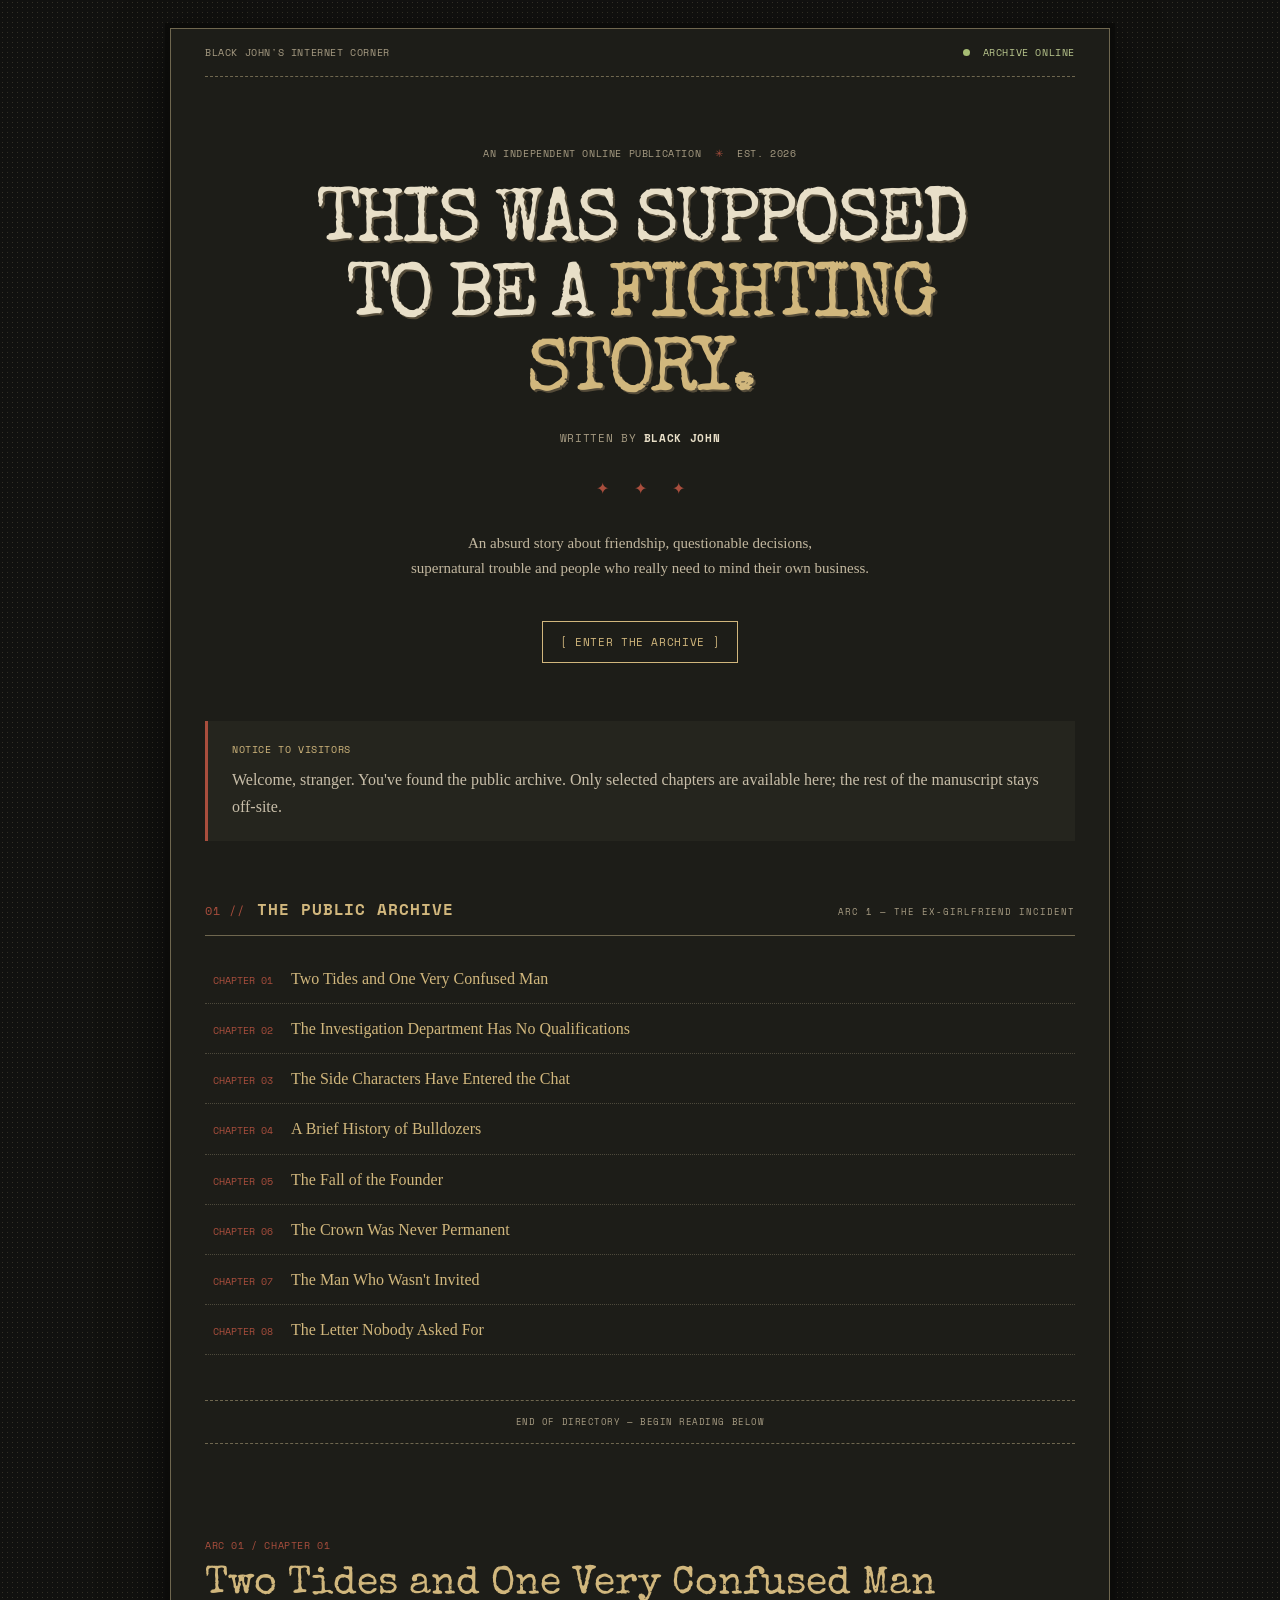
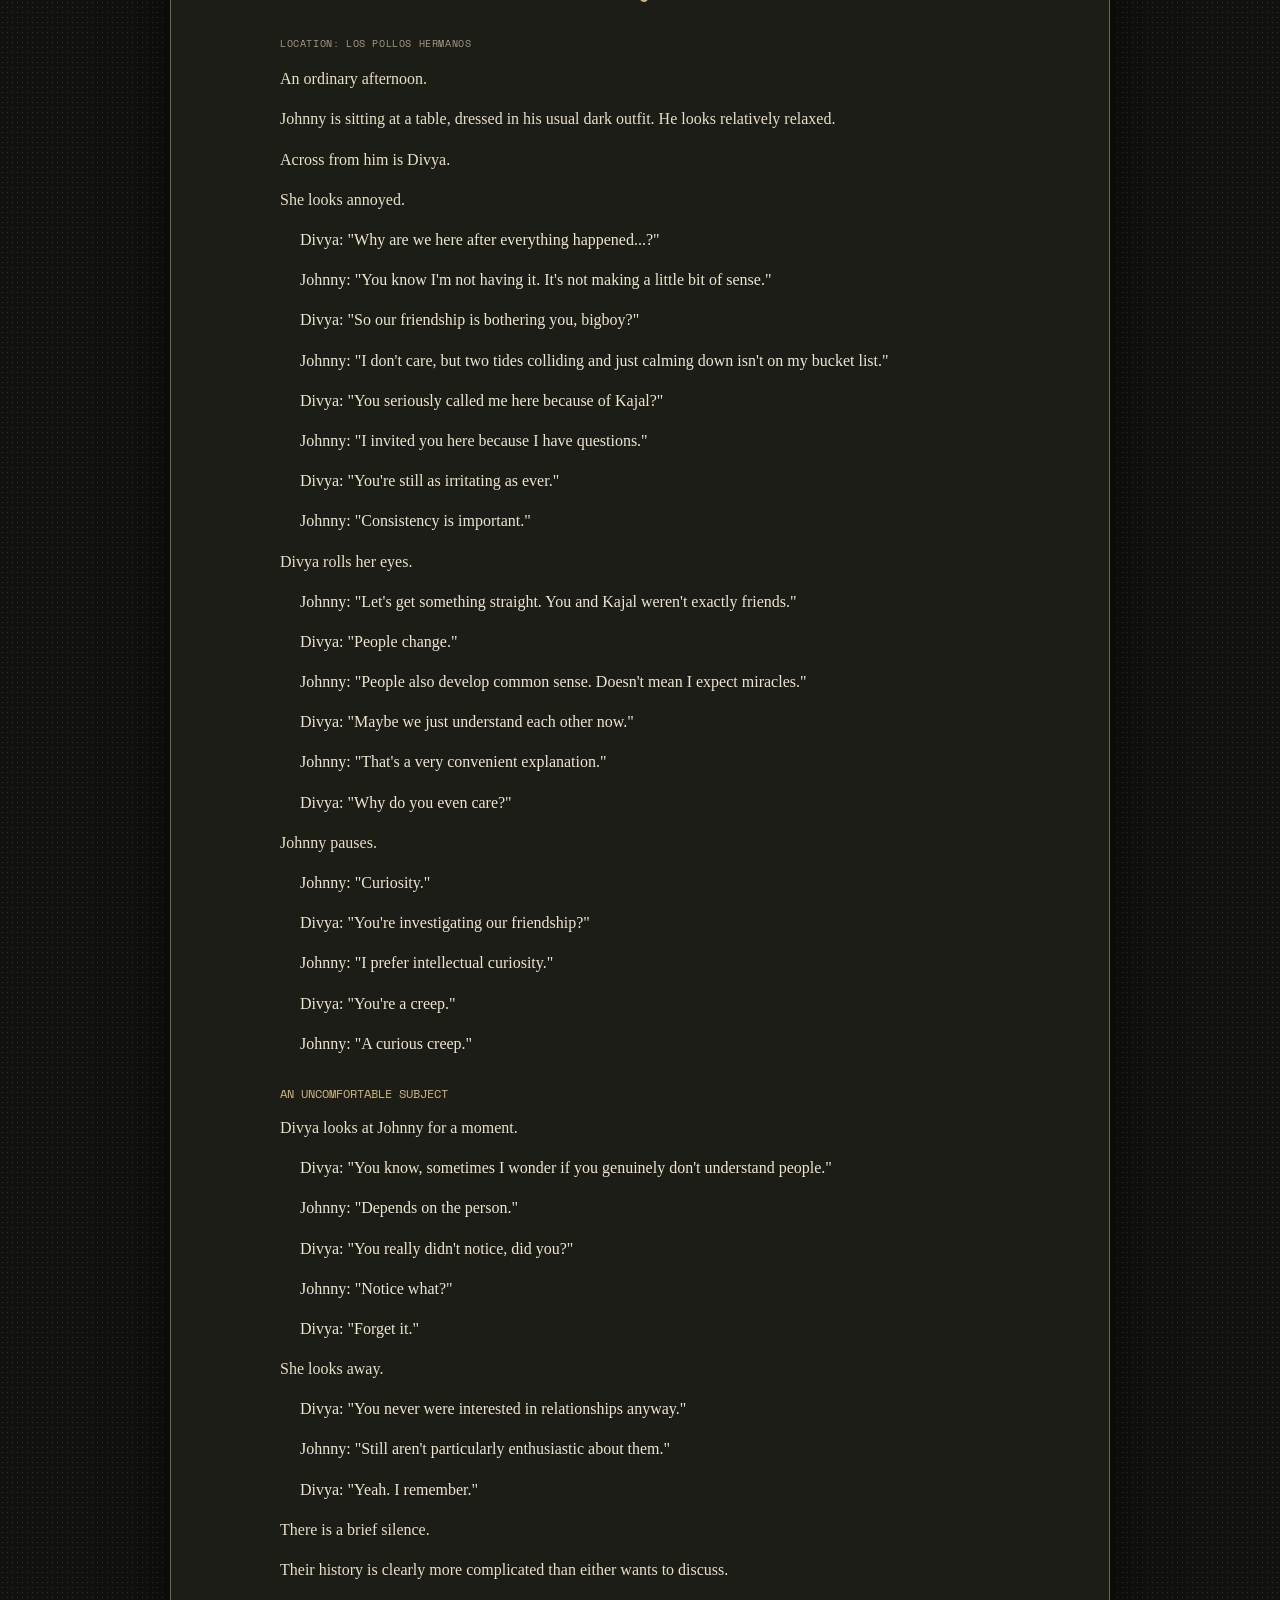
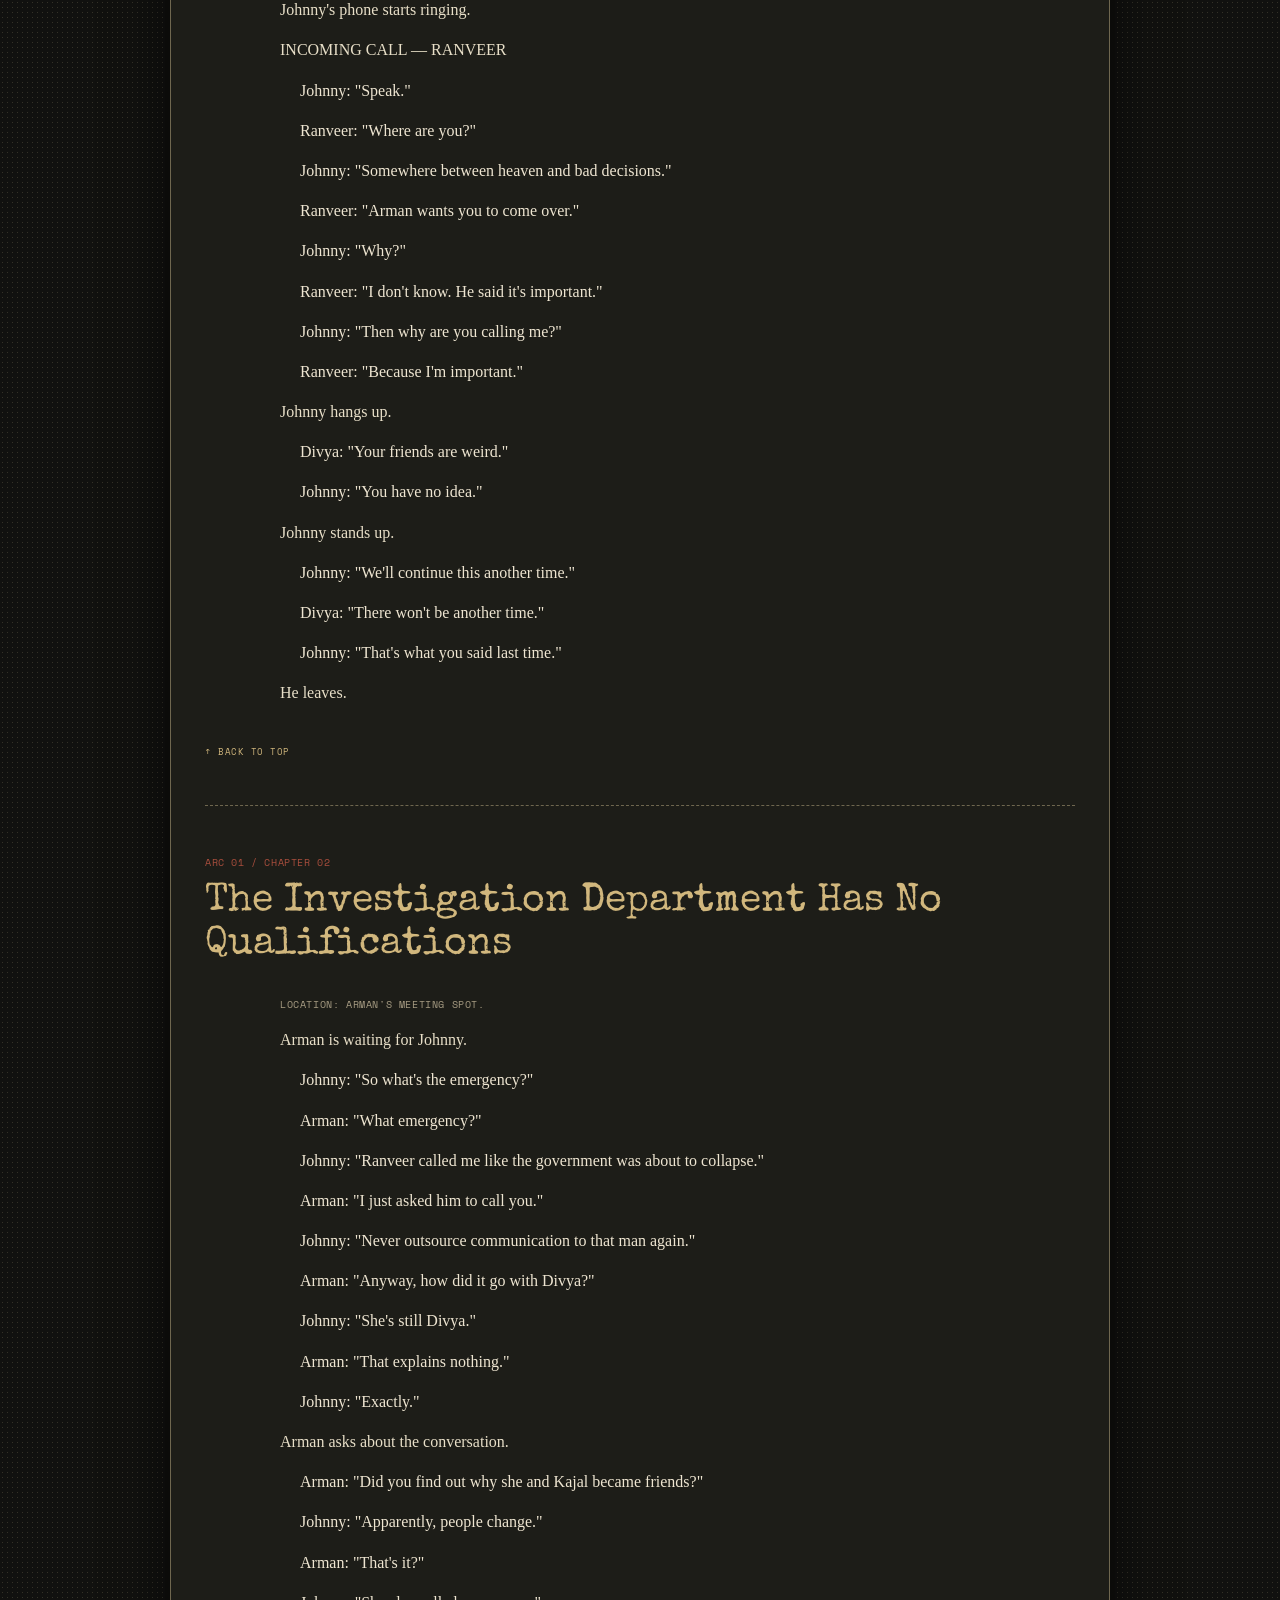
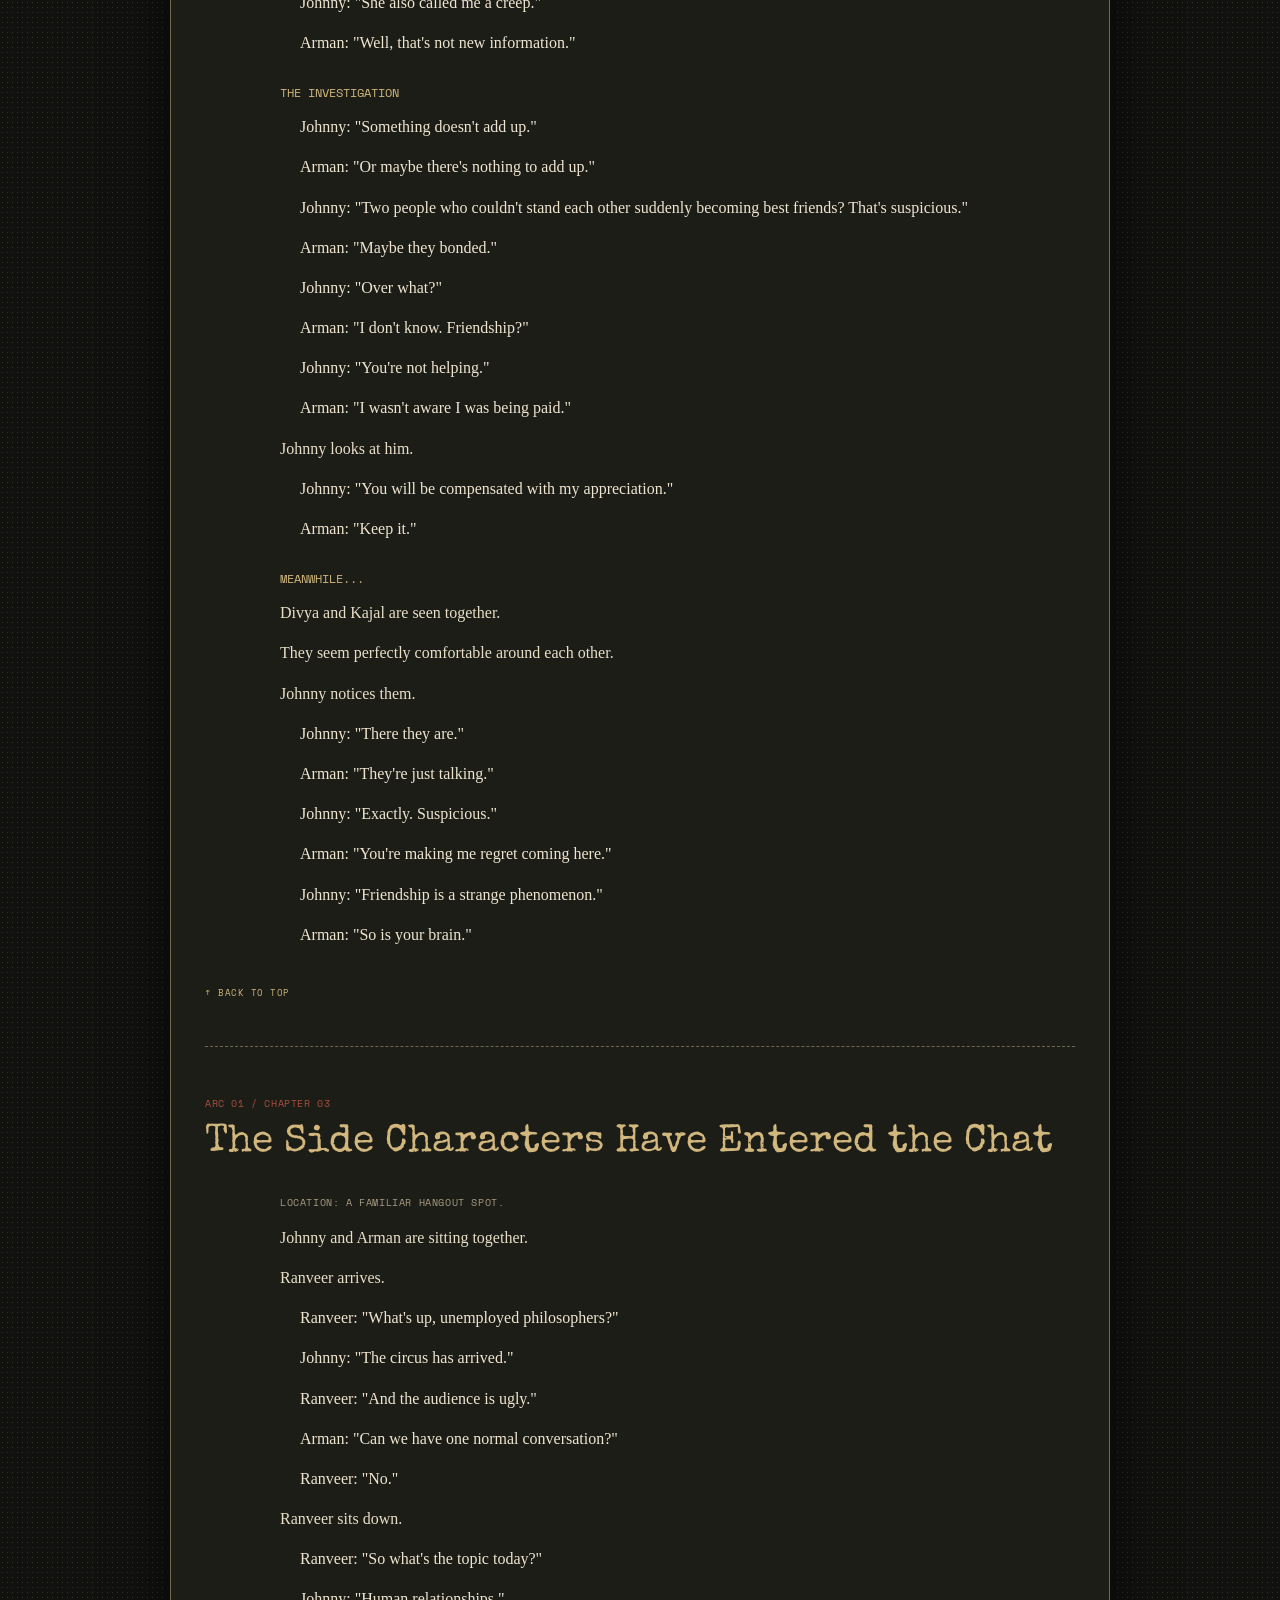
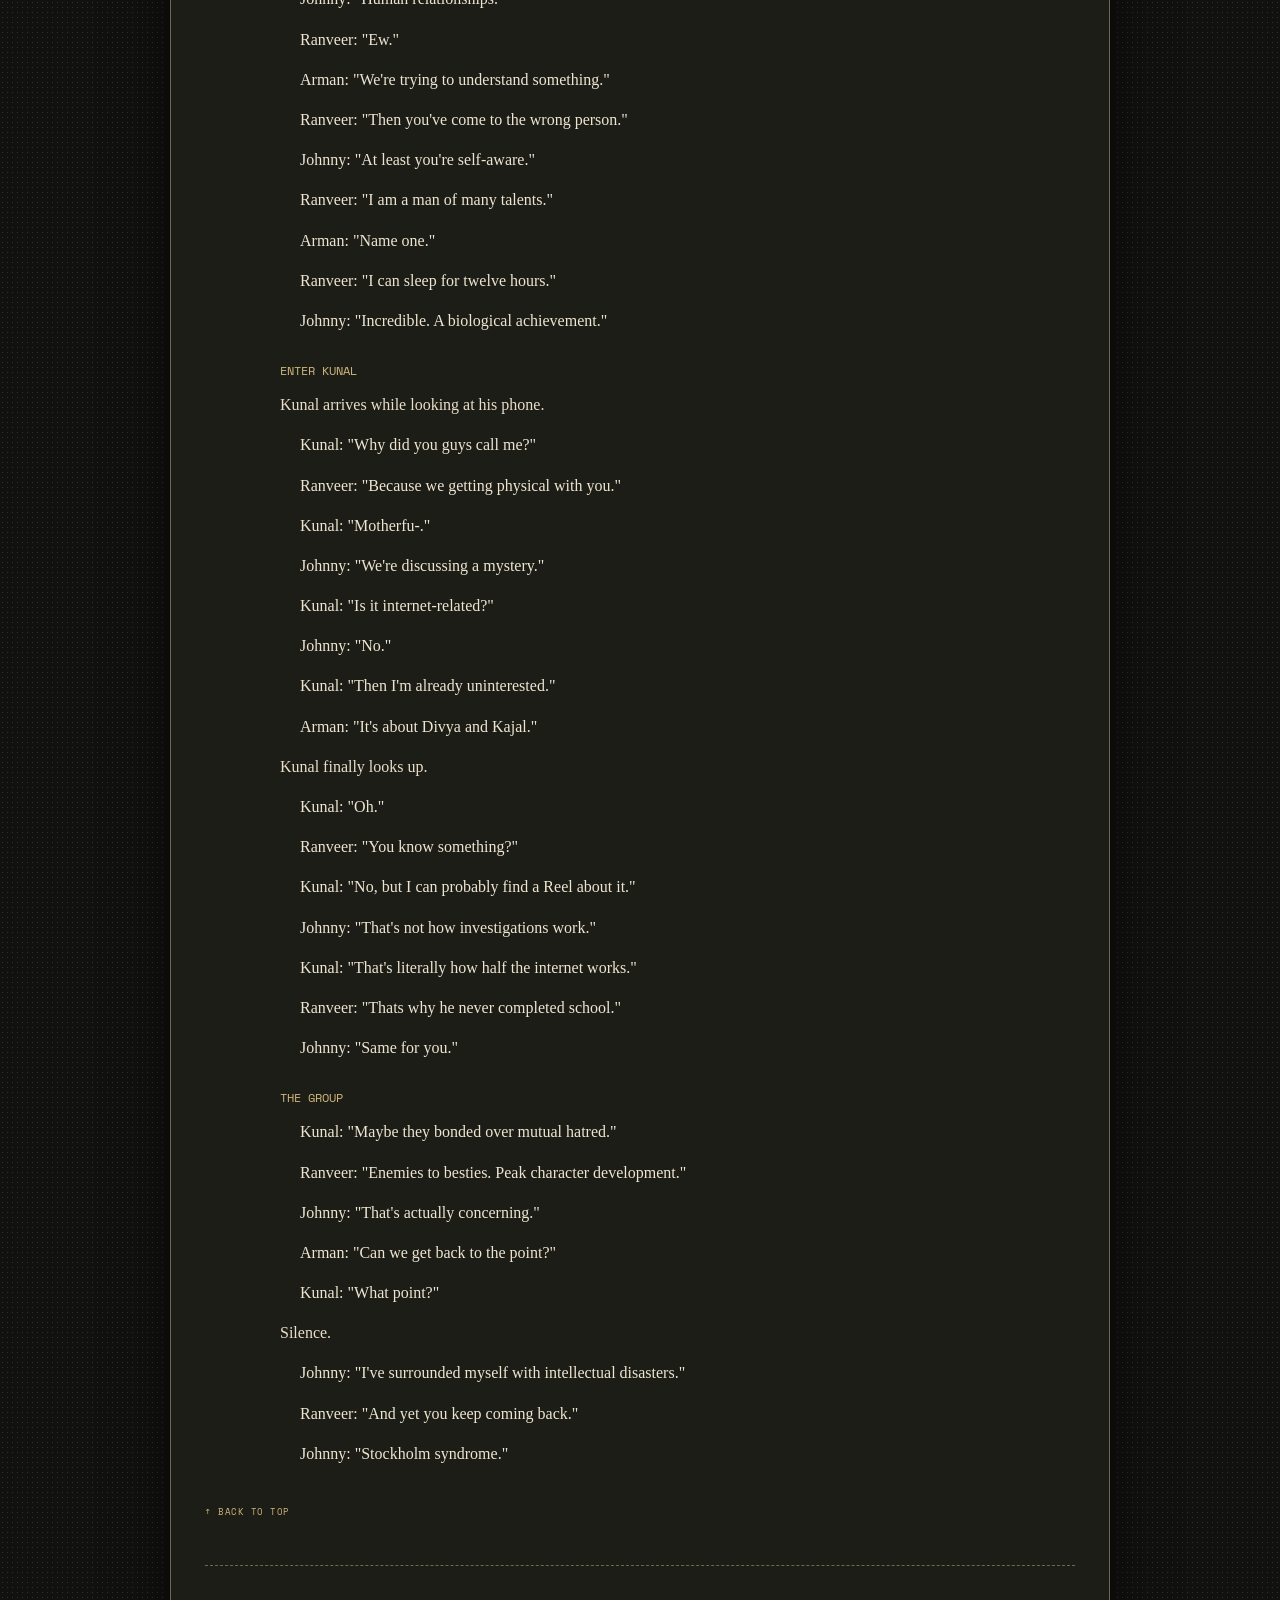
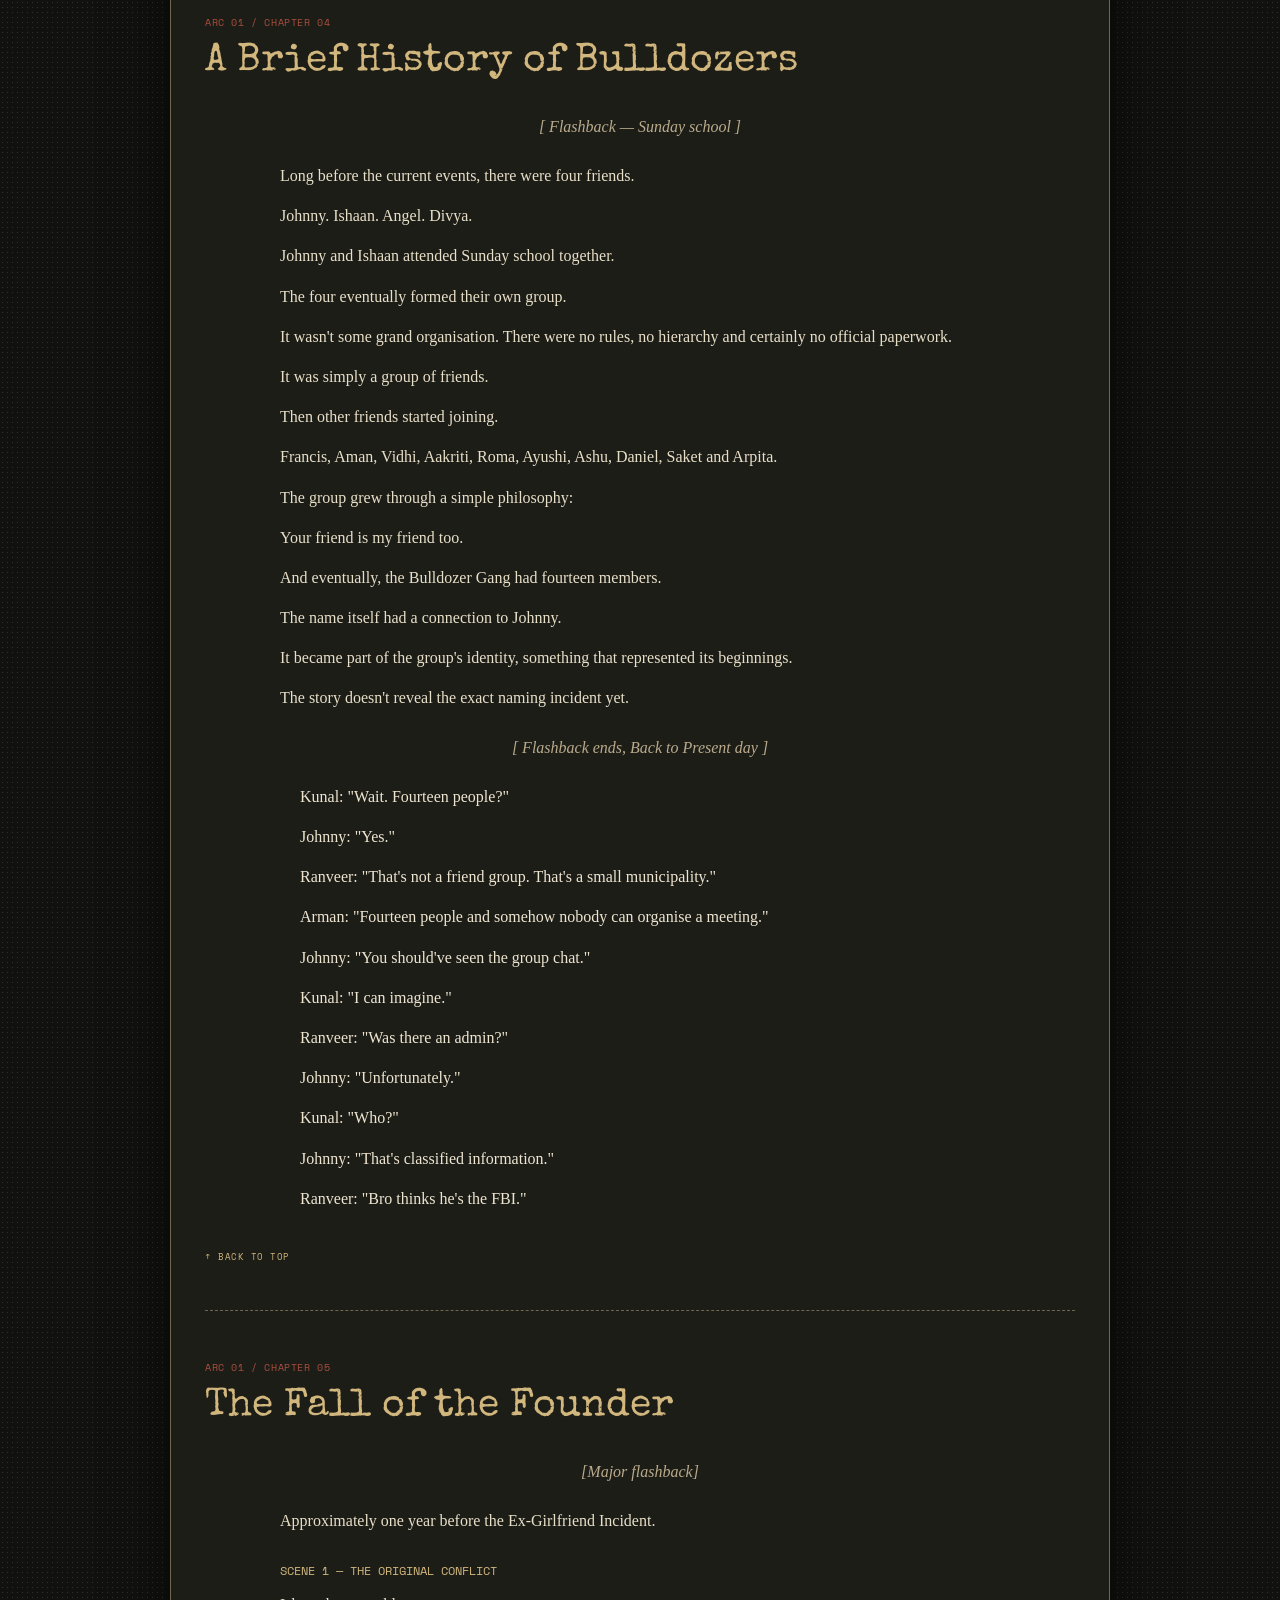
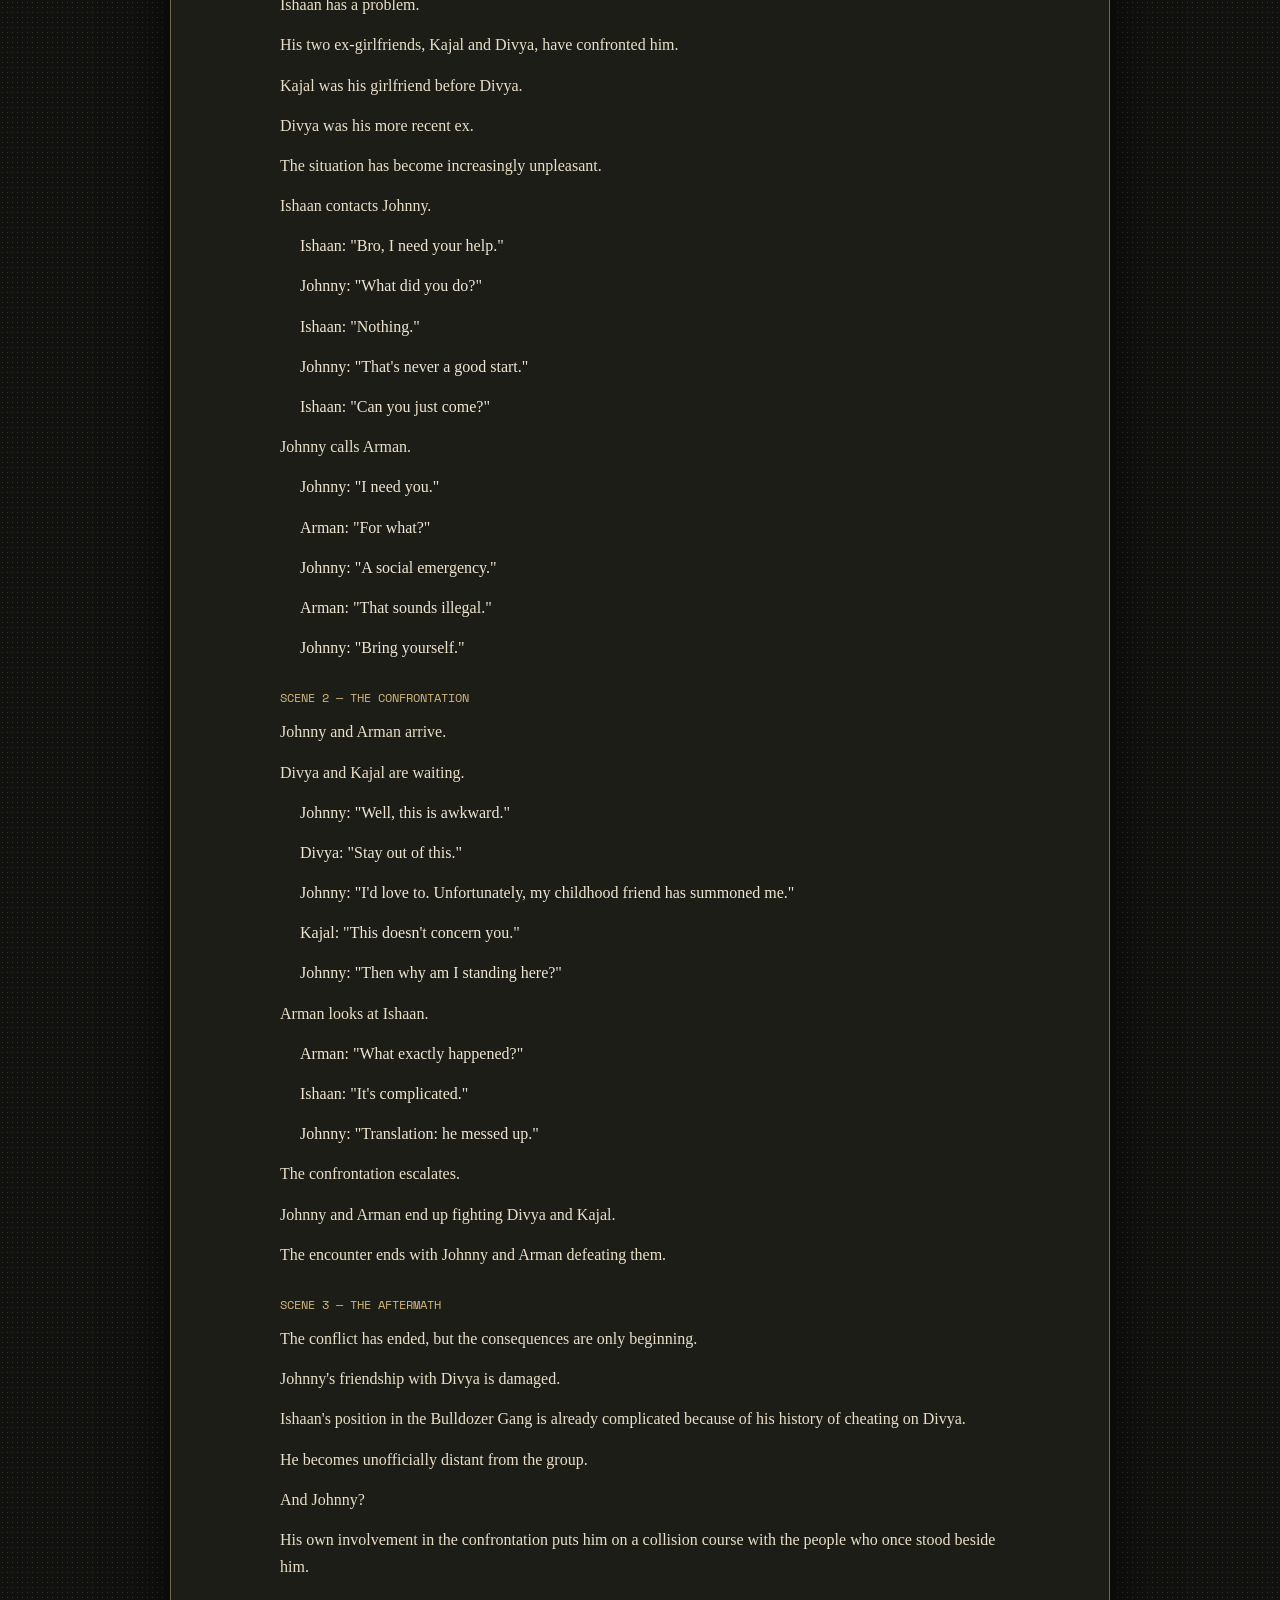
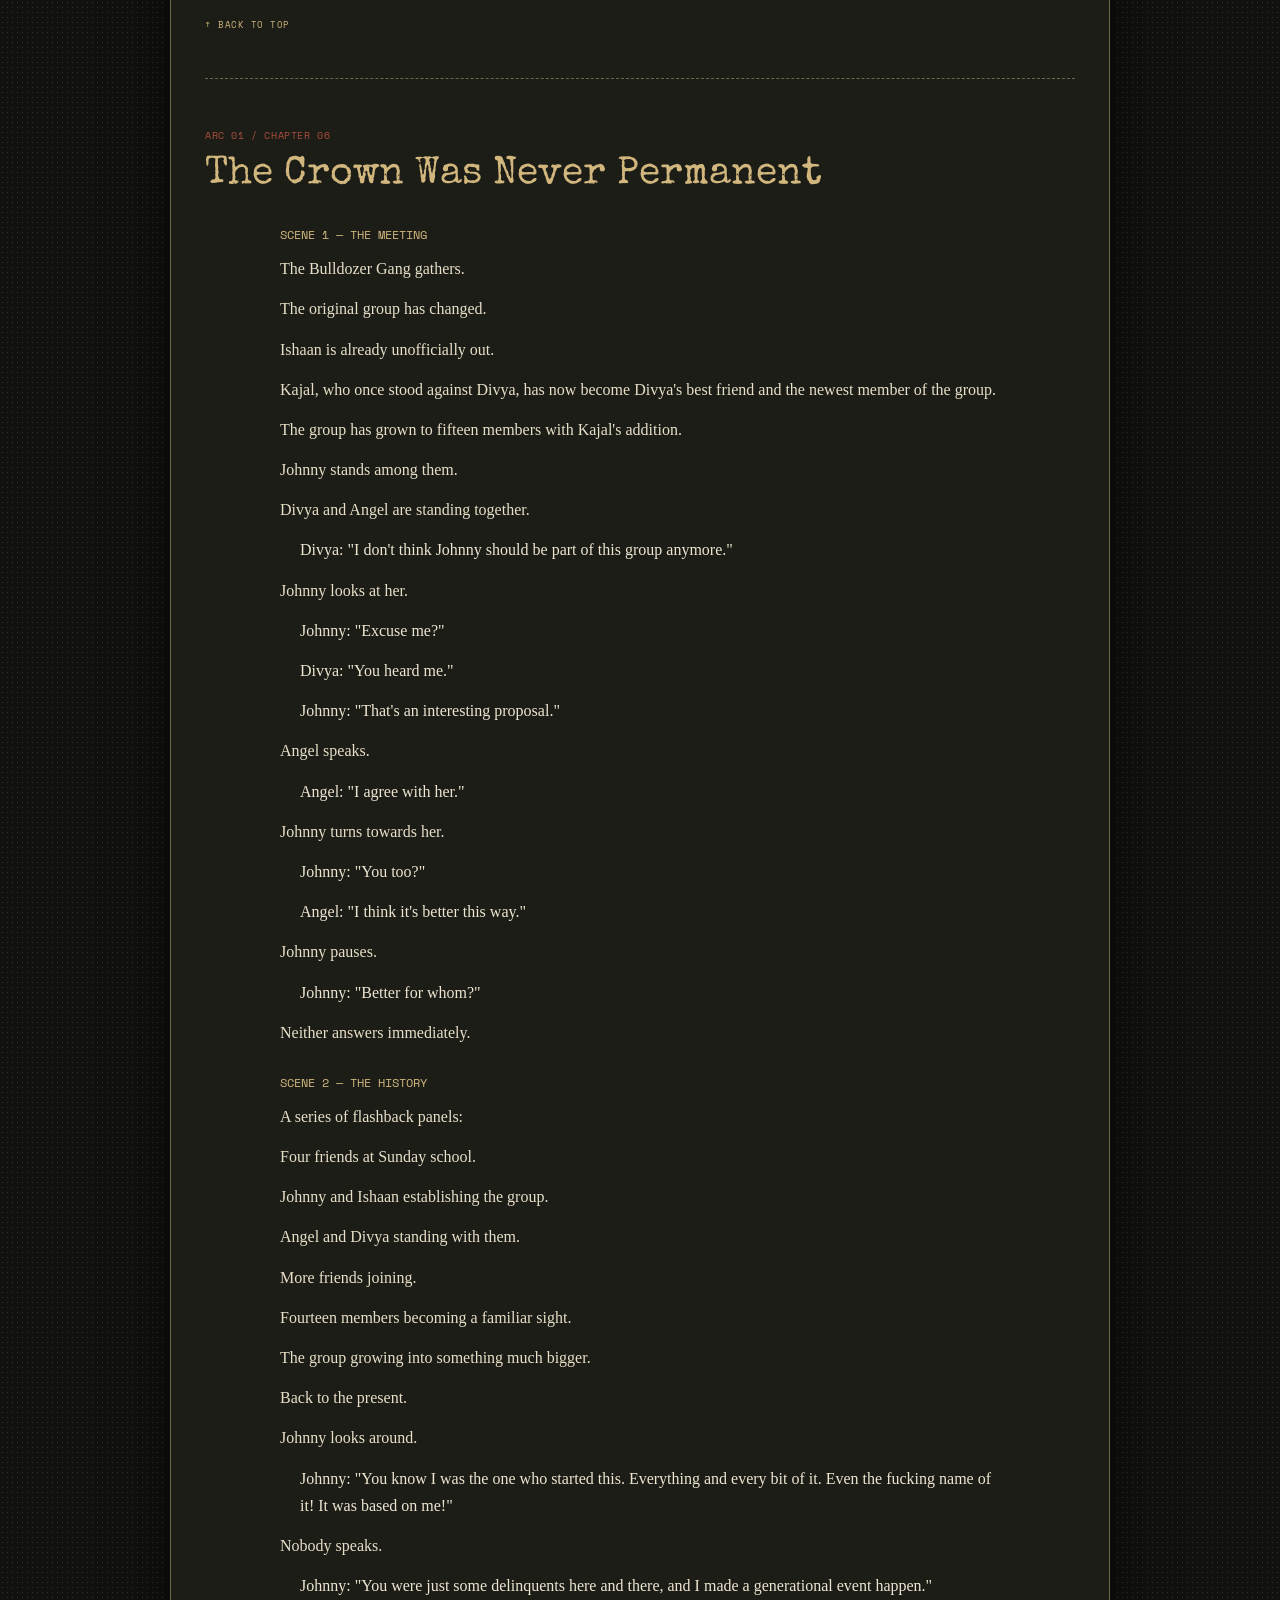
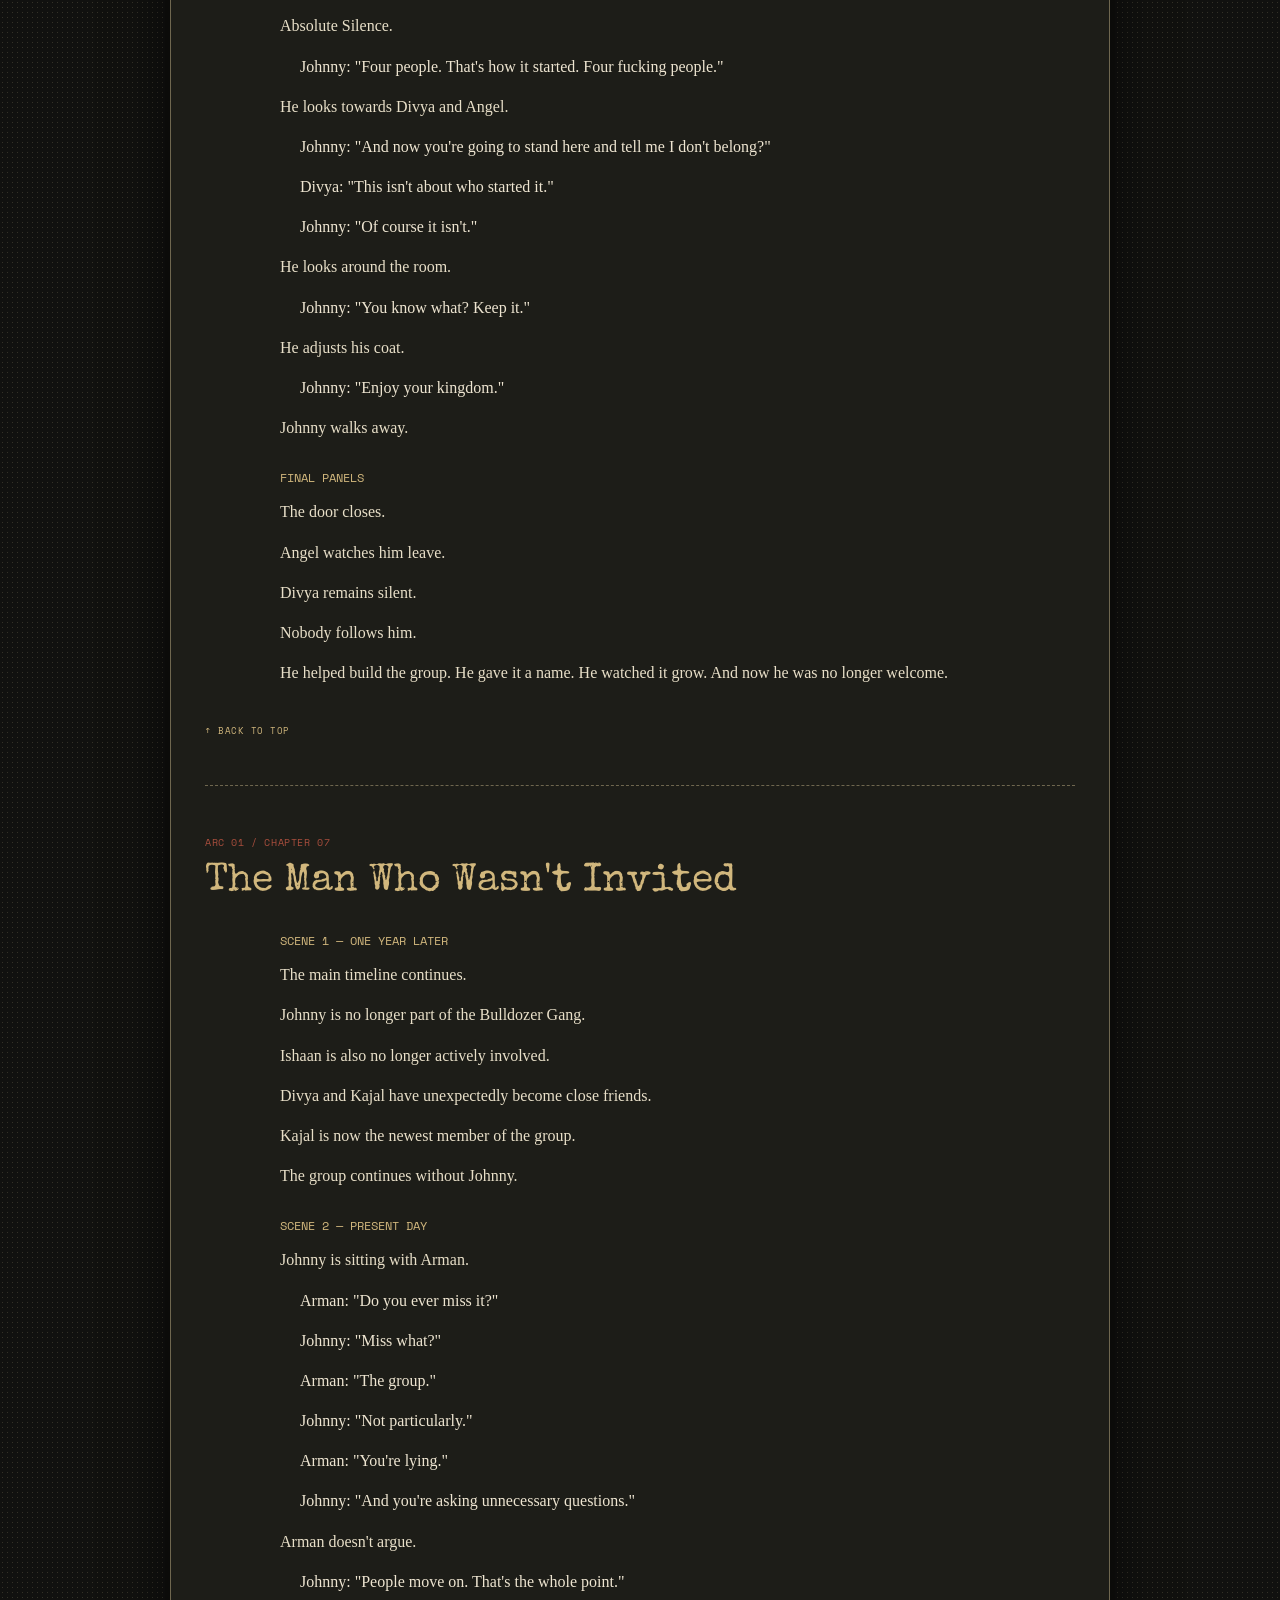
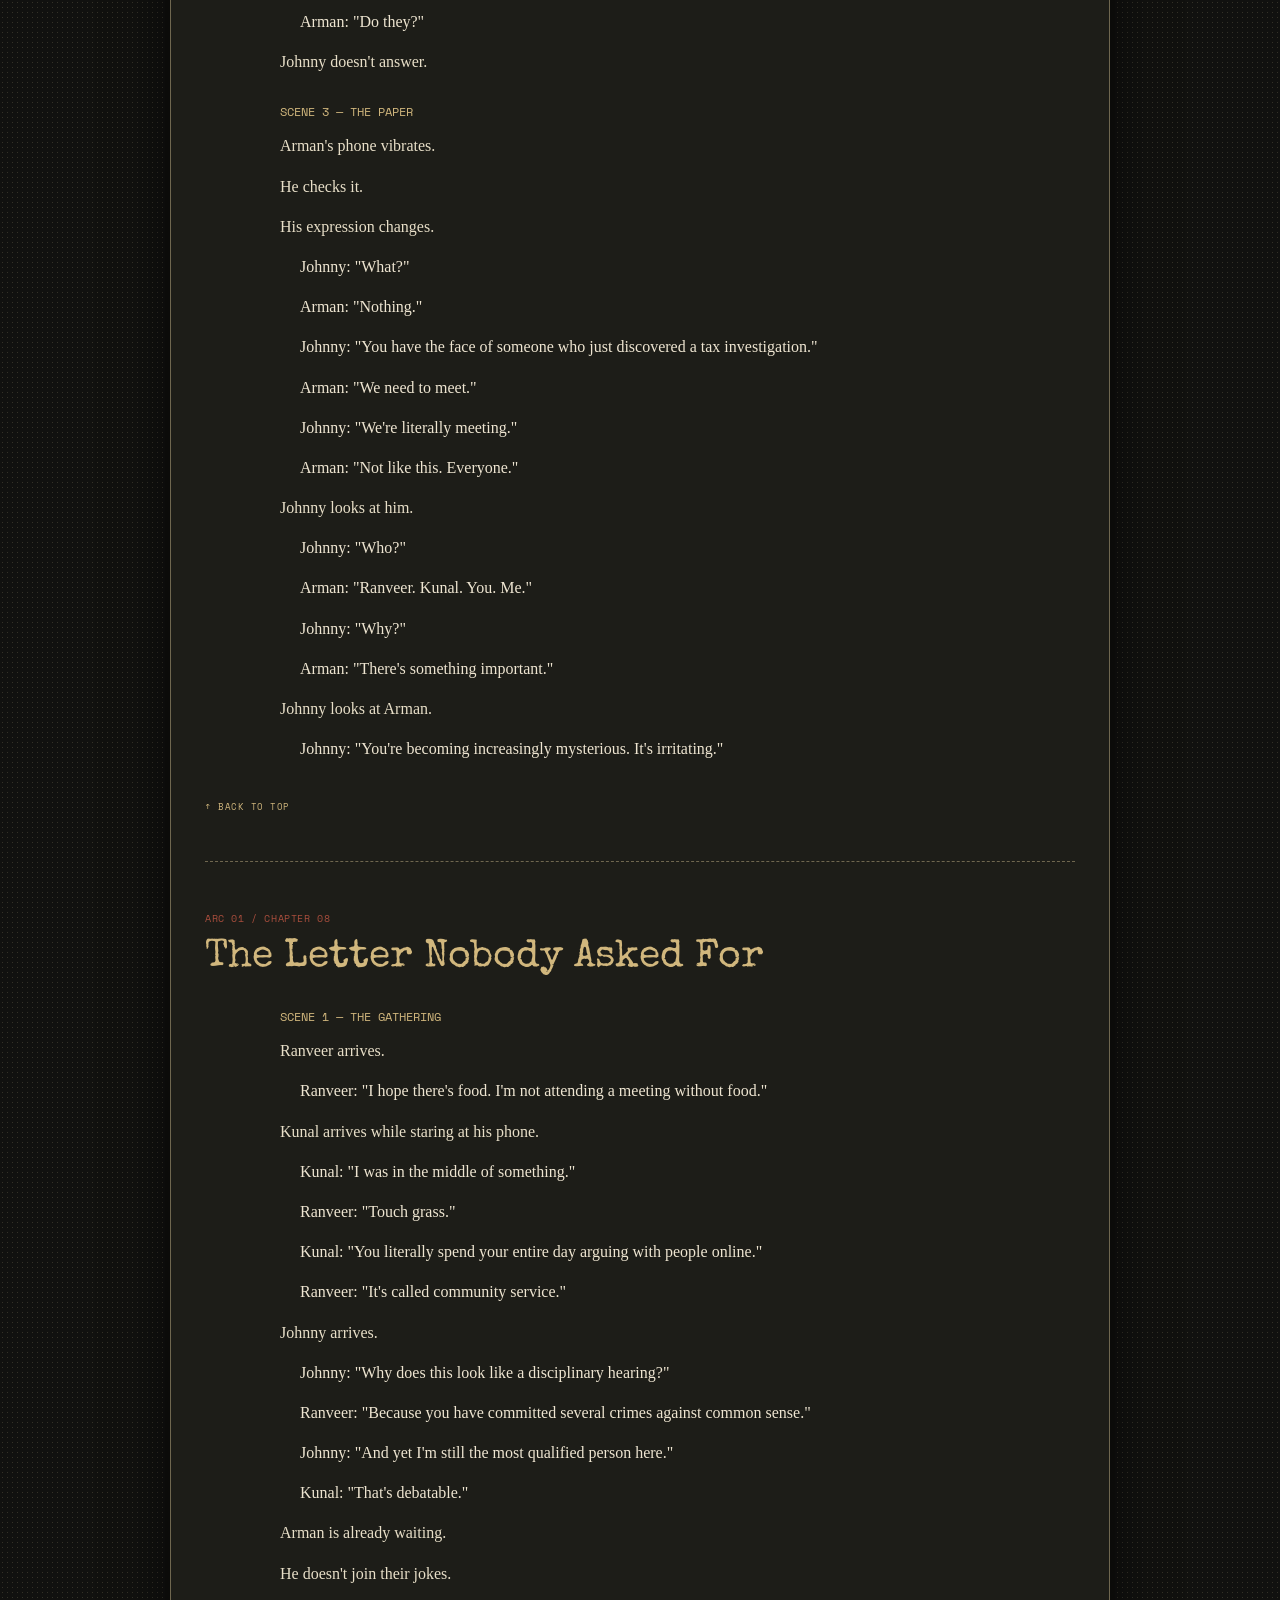
==== index.html @ aa37e68c "Add files via upload" ====
<!doctype html>
<html lang="en">
<head>
  <meta charset="utf-8">
  <meta name="viewport" content="width=device-width, initial-scale=1">
  <meta name="description" content="An absurd story about friendship, questionable decisions, supernatural trouble and people who really need to mind their own business.">
  <meta name="theme-color" content="#171713">
  <title>This Was Supposed to be a Fighting Story. — Black John</title>
  <link rel="stylesheet" href="style.css">
</head>
<body id="top">
  <div class="page-shell">
    <div class="utility-bar">
      <span>BLACK JOHN'S INTERNET CORNER</span>
      <span class="status"><i></i> ARCHIVE ONLINE</span>
    </div>

    <header class="hero">
      <div class="eyebrow">AN INDEPENDENT ONLINE PUBLICATION <span>✳</span> EST. 2026</div>
      <h1>This Was Supposed<br>to be a <em>Fighting Story.</em></h1>
      <p class="byline">WRITTEN BY <strong>BLACK JOHN</strong></p>
      <div class="hero-rule"><span>✦</span> <span>✦</span> <span>✦</span></div>
      <p class="tagline">An absurd story about friendship, questionable decisions,<br class="desktop-only"> supernatural trouble and people who really need to mind their own business.</p>
      <a class="enter-link" href="#archive">[ ENTER THE ARCHIVE ]</a>
    </header>

    <main>
      <section class="notice-panel">
        <div class="panel-label">NOTICE TO VISITORS</div>
        <p>Welcome, stranger. You've found the public archive. Only selected chapters are available here; the rest of the manuscript stays off-site.</p>
      </section>

      <section class="archive" id="archive">
        <div class="section-heading">
          <span>01 //</span>
          <h2>THE PUBLIC ARCHIVE</h2>
          <span class="small-note">ARC 1 — THE EX-GIRLFRIEND INCIDENT</span>
        </div>
        <nav aria-label="Chapter directory">
          <ol class="chapter-list">
            <li><a href="#chapter-01"><span>CHAPTER 01</span>Two Tides and One Very Confused Man</a></li>
<li><a href="#chapter-02"><span>CHAPTER 02</span>The Investigation Department Has No Qualifications</a></li>
<li><a href="#chapter-03"><span>CHAPTER 03</span>The Side Characters Have Entered the Chat</a></li>
<li><a href="#chapter-04"><span>CHAPTER 04</span>A Brief History of Bulldozers</a></li>
<li><a href="#chapter-05"><span>CHAPTER 05</span>The Fall of the Founder</a></li>
<li><a href="#chapter-06"><span>CHAPTER 06</span>The Crown Was Never Permanent</a></li>
<li><a href="#chapter-07"><span>CHAPTER 07</span>The Man Who Wasn&#x27;t Invited</a></li>
<li><a href="#chapter-08"><span>CHAPTER 08</span>The Letter Nobody Asked For</a></li>
          </ol>
        </nav>
      </section>

      <div class="archive-stamp">END OF DIRECTORY — BEGIN READING BELOW</div>

      <section class="reading">
        
    <article class="chapter" id="chapter-01">
      <div class="chapter-kicker">ARC 01 / CHAPTER 01</div>
      <h2>Two Tides and One Very Confused Man</h2>
      <div class="chapter-body">
        <p class="location">Location: Los Pollos Hermanos</p>
<p>An ordinary afternoon.</p>
<p>Johnny is sitting at a table, dressed in his usual dark outfit. He looks relatively relaxed.</p>
<p>Across from him is Divya.</p>
<p>She looks annoyed.</p>
<p class="dialogue">Divya: &quot;Why are we here after everything happened...?&quot;</p>
<p class="dialogue">Johnny: &quot;You know I&#x27;m not having it. It&#x27;s not making a little bit of sense.&quot;</p>
<p class="dialogue">Divya: &quot;So our friendship is bothering you, bigboy?&quot;</p>
<p class="dialogue">Johnny: &quot;I don&#x27;t care, but two tides colliding and just calming down isn&#x27;t on my bucket list.&quot;</p>
<p class="dialogue">Divya: &quot;You seriously called me here because of Kajal?&quot;</p>
<p class="dialogue">Johnny: &quot;I invited you here because I have questions.&quot;</p>
<p class="dialogue">Divya: &quot;You&#x27;re still as irritating as ever.&quot;</p>
<p class="dialogue">Johnny: &quot;Consistency is important.&quot;</p>
<p>Divya rolls her eyes.</p>
<p class="dialogue">Johnny: &quot;Let&#x27;s get something straight. You and Kajal weren&#x27;t exactly friends.&quot;</p>
<p class="dialogue">Divya: &quot;People change.&quot;</p>
<p class="dialogue">Johnny: &quot;People also develop common sense. Doesn&#x27;t mean I expect miracles.&quot;</p>
<p class="dialogue">Divya: &quot;Maybe we just understand each other now.&quot;</p>
<p class="dialogue">Johnny: &quot;That&#x27;s a very convenient explanation.&quot;</p>
<p class="dialogue">Divya: &quot;Why do you even care?&quot;</p>
<p>Johnny pauses.</p>
<p class="dialogue">Johnny: &quot;Curiosity.&quot;</p>
<p class="dialogue">Divya: &quot;You&#x27;re investigating our friendship?&quot;</p>
<p class="dialogue">Johnny: &quot;I prefer intellectual curiosity.&quot;</p>
<p class="dialogue">Divya: &quot;You&#x27;re a creep.&quot;</p>
<p class="dialogue">Johnny: &quot;A curious creep.&quot;</p>
<h3 class="scene-heading">An uncomfortable subject</h3>
<p>Divya looks at Johnny for a moment.</p>
<p class="dialogue">Divya: &quot;You know, sometimes I wonder if you genuinely don&#x27;t understand people.&quot;</p>
<p class="dialogue">Johnny: &quot;Depends on the person.&quot;</p>
<p class="dialogue">Divya: &quot;You really didn&#x27;t notice, did you?&quot;</p>
<p class="dialogue">Johnny: &quot;Notice what?&quot;</p>
<p class="dialogue">Divya: &quot;Forget it.&quot;</p>
<p>She looks away.</p>
<p class="dialogue">Divya: &quot;You never were interested in relationships anyway.&quot;</p>
<p class="dialogue">Johnny: &quot;Still aren&#x27;t particularly enthusiastic about them.&quot;</p>
<p class="dialogue">Divya: &quot;Yeah. I remember.&quot;</p>
<p>There is a brief silence.</p>
<p>Their history is clearly more complicated than either wants to discuss.</p>
<p>Johnny&#x27;s phone starts ringing.</p>
<p>INCOMING CALL — RANVEER</p>
<p class="dialogue">Johnny: &quot;Speak.&quot;</p>
<p class="dialogue">Ranveer: &quot;Where are you?&quot;</p>
<p class="dialogue">Johnny: &quot;Somewhere between heaven and bad decisions.&quot;</p>
<p class="dialogue">Ranveer: &quot;Arman wants you to come over.&quot;</p>
<p class="dialogue">Johnny: &quot;Why?&quot;</p>
<p class="dialogue">Ranveer: &quot;I don&#x27;t know. He said it&#x27;s important.&quot;</p>
<p class="dialogue">Johnny: &quot;Then why are you calling me?&quot;</p>
<p class="dialogue">Ranveer: &quot;Because I&#x27;m important.&quot;</p>
<p>Johnny hangs up.</p>
<p class="dialogue">Divya: &quot;Your friends are weird.&quot;</p>
<p class="dialogue">Johnny: &quot;You have no idea.&quot;</p>
<p>Johnny stands up.</p>
<p class="dialogue">Johnny: &quot;We&#x27;ll continue this another time.&quot;</p>
<p class="dialogue">Divya: &quot;There won&#x27;t be another time.&quot;</p>
<p class="dialogue">Johnny: &quot;That&#x27;s what you said last time.&quot;</p>
<p>He leaves.</p>
      </div>
      <a class="back-top" href="#top">↑ BACK TO TOP</a>
    </article>
    

    <article class="chapter" id="chapter-02">
      <div class="chapter-kicker">ARC 01 / CHAPTER 02</div>
      <h2>The Investigation Department Has No Qualifications</h2>
      <div class="chapter-body">
        <p class="location">Location: Arman&#x27;s meeting spot.</p>
<p>Arman is waiting for Johnny.</p>
<p class="dialogue">Johnny: &quot;So what&#x27;s the emergency?&quot;</p>
<p class="dialogue">Arman: &quot;What emergency?&quot;</p>
<p class="dialogue">Johnny: &quot;Ranveer called me like the government was about to collapse.&quot;</p>
<p class="dialogue">Arman: &quot;I just asked him to call you.&quot;</p>
<p class="dialogue">Johnny: &quot;Never outsource communication to that man again.&quot;</p>
<p class="dialogue">Arman: &quot;Anyway, how did it go with Divya?&quot;</p>
<p class="dialogue">Johnny: &quot;She&#x27;s still Divya.&quot;</p>
<p class="dialogue">Arman: &quot;That explains nothing.&quot;</p>
<p class="dialogue">Johnny: &quot;Exactly.&quot;</p>
<p>Arman asks about the conversation.</p>
<p class="dialogue">Arman: &quot;Did you find out why she and Kajal became friends?&quot;</p>
<p class="dialogue">Johnny: &quot;Apparently, people change.&quot;</p>
<p class="dialogue">Arman: &quot;That&#x27;s it?&quot;</p>
<p class="dialogue">Johnny: &quot;She also called me a creep.&quot;</p>
<p class="dialogue">Arman: &quot;Well, that&#x27;s not new information.&quot;</p>
<h3 class="scene-heading">The investigation</h3>
<p class="dialogue">Johnny: &quot;Something doesn&#x27;t add up.&quot;</p>
<p class="dialogue">Arman: &quot;Or maybe there&#x27;s nothing to add up.&quot;</p>
<p class="dialogue">Johnny: &quot;Two people who couldn&#x27;t stand each other suddenly becoming best friends? That&#x27;s suspicious.&quot;</p>
<p class="dialogue">Arman: &quot;Maybe they bonded.&quot;</p>
<p class="dialogue">Johnny: &quot;Over what?&quot;</p>
<p class="dialogue">Arman: &quot;I don&#x27;t know. Friendship?&quot;</p>
<p class="dialogue">Johnny: &quot;You&#x27;re not helping.&quot;</p>
<p class="dialogue">Arman: &quot;I wasn&#x27;t aware I was being paid.&quot;</p>
<p>Johnny looks at him.</p>
<p class="dialogue">Johnny: &quot;You will be compensated with my appreciation.&quot;</p>
<p class="dialogue">Arman: &quot;Keep it.&quot;</p>
<h3 class="scene-heading">Meanwhile...</h3>
<p>Divya and Kajal are seen together.</p>
<p>They seem perfectly comfortable around each other.</p>
<p>Johnny notices them.</p>
<p class="dialogue">Johnny: &quot;There they are.&quot;</p>
<p class="dialogue">Arman: &quot;They&#x27;re just talking.&quot;</p>
<p class="dialogue">Johnny: &quot;Exactly. Suspicious.&quot;</p>
<p class="dialogue">Arman: &quot;You&#x27;re making me regret coming here.&quot;</p>
<p class="dialogue">Johnny: &quot;Friendship is a strange phenomenon.&quot;</p>
<p class="dialogue">Arman: &quot;So is your brain.&quot;</p>
      </div>
      <a class="back-top" href="#top">↑ BACK TO TOP</a>
    </article>
    

    <article class="chapter" id="chapter-03">
      <div class="chapter-kicker">ARC 01 / CHAPTER 03</div>
      <h2>The Side Characters Have Entered the Chat</h2>
      <div class="chapter-body">
        <p class="location">Location: A familiar hangout spot.</p>
<p>Johnny and Arman are sitting together.</p>
<p>Ranveer arrives.</p>
<p class="dialogue">Ranveer: &quot;What&#x27;s up, unemployed philosophers?&quot;</p>
<p class="dialogue">Johnny: &quot;The circus has arrived.&quot;</p>
<p class="dialogue">Ranveer: &quot;And the audience is ugly.&quot;</p>
<p class="dialogue">Arman: &quot;Can we have one normal conversation?&quot;</p>
<p class="dialogue">Ranveer: &quot;No.&quot;</p>
<p>Ranveer sits down.</p>
<p class="dialogue">Ranveer: &quot;So what&#x27;s the topic today?&quot;</p>
<p class="dialogue">Johnny: &quot;Human relationships.&quot;</p>
<p class="dialogue">Ranveer: &quot;Ew.&quot;</p>
<p class="dialogue">Arman: &quot;We&#x27;re trying to understand something.&quot;</p>
<p class="dialogue">Ranveer: &quot;Then you&#x27;ve come to the wrong person.&quot;</p>
<p class="dialogue">Johnny: &quot;At least you&#x27;re self-aware.&quot;</p>
<p class="dialogue">Ranveer: &quot;I am a man of many talents.&quot;</p>
<p class="dialogue">Arman: &quot;Name one.&quot;</p>
<p class="dialogue">Ranveer: &quot;I can sleep for twelve hours.&quot;</p>
<p class="dialogue">Johnny: &quot;Incredible. A biological achievement.&quot;</p>
<h3 class="scene-heading">Enter Kunal</h3>
<p>Kunal arrives while looking at his phone.</p>
<p class="dialogue">Kunal: &quot;Why did you guys call me?&quot;</p>
<p class="dialogue">Ranveer: &quot;Because we getting physical with you.&quot;</p>
<p class="dialogue">Kunal: &quot;Motherfu-.&quot;</p>
<p class="dialogue">Johnny: &quot;We&#x27;re discussing a mystery.&quot;</p>
<p class="dialogue">Kunal: &quot;Is it internet-related?&quot;</p>
<p class="dialogue">Johnny: &quot;No.&quot;</p>
<p class="dialogue">Kunal: &quot;Then I&#x27;m already uninterested.&quot;</p>
<p class="dialogue">Arman: &quot;It&#x27;s about Divya and Kajal.&quot;</p>
<p>Kunal finally looks up.</p>
<p class="dialogue">Kunal: &quot;Oh.&quot;</p>
<p class="dialogue">Ranveer: &quot;You know something?&quot;</p>
<p class="dialogue">Kunal: &quot;No, but I can probably find a Reel about it.&quot;</p>
<p class="dialogue">Johnny: &quot;That&#x27;s not how investigations work.&quot;</p>
<p class="dialogue">Kunal: &quot;That&#x27;s literally how half the internet works.&quot;</p>
<p class="dialogue">Ranveer: &quot;Thats why he never completed school.&quot;</p>
<p class="dialogue">Johnny: &quot;Same for you.&quot;</p>
<h3 class="scene-heading">The group</h3>
<p class="dialogue">Kunal: &quot;Maybe they bonded over mutual hatred.&quot;</p>
<p class="dialogue">Ranveer: &quot;Enemies to besties. Peak character development.&quot;</p>
<p class="dialogue">Johnny: &quot;That&#x27;s actually concerning.&quot;</p>
<p class="dialogue">Arman: &quot;Can we get back to the point?&quot;</p>
<p class="dialogue">Kunal: &quot;What point?&quot;</p>
<p>Silence.</p>
<p class="dialogue">Johnny: &quot;I&#x27;ve surrounded myself with intellectual disasters.&quot;</p>
<p class="dialogue">Ranveer: &quot;And yet you keep coming back.&quot;</p>
<p class="dialogue">Johnny: &quot;Stockholm syndrome.&quot;</p>
      </div>
      <a class="back-top" href="#top">↑ BACK TO TOP</a>
    </article>
    

    <article class="chapter" id="chapter-04">
      <div class="chapter-kicker">ARC 01 / CHAPTER 04</div>
      <h2>A Brief History of Bulldozers</h2>
      <div class="chapter-body">
        <p class="stage-direction">[ Flashback — Sunday school ]</p>
<p>Long before the current events, there were four friends.</p>
<p>Johnny. Ishaan. Angel. Divya.</p>
<p>Johnny and Ishaan attended Sunday school together.</p>
<p>The four eventually formed their own group.</p>
<p>It wasn&#x27;t some grand organisation. There were no rules, no hierarchy and certainly no official paperwork.</p>
<p>It was simply a group of friends.</p>
<p>Then other friends started joining.</p>
<p>Francis, Aman, Vidhi, Aakriti, Roma, Ayushi, Ashu, Daniel, Saket and Arpita.</p>
<p>The group grew through a simple philosophy:</p>
<p>Your friend is my friend too.</p>
<p>And eventually, the Bulldozer Gang had fourteen members.</p>
<p>The name itself had a connection to Johnny.</p>
<p>It became part of the group&#x27;s identity, something that represented its beginnings.</p>
<p>The story doesn&#x27;t reveal the exact naming incident yet.</p>
<p class="stage-direction">[ Flashback ends, Back to Present day ]</p>
<p class="dialogue">Kunal: &quot;Wait. Fourteen people?&quot;</p>
<p class="dialogue">Johnny: &quot;Yes.&quot;</p>
<p class="dialogue">Ranveer: &quot;That&#x27;s not a friend group. That&#x27;s a small municipality.&quot;</p>
<p class="dialogue">Arman: &quot;Fourteen people and somehow nobody can organise a meeting.&quot;</p>
<p class="dialogue">Johnny: &quot;You should&#x27;ve seen the group chat.&quot;</p>
<p class="dialogue">Kunal: &quot;I can imagine.&quot;</p>
<p class="dialogue">Ranveer: &quot;Was there an admin?&quot;</p>
<p class="dialogue">Johnny: &quot;Unfortunately.&quot;</p>
<p class="dialogue">Kunal: &quot;Who?&quot;</p>
<p class="dialogue">Johnny: &quot;That&#x27;s classified information.&quot;</p>
<p class="dialogue">Ranveer: &quot;Bro thinks he&#x27;s the FBI.&quot;</p>
      </div>
      <a class="back-top" href="#top">↑ BACK TO TOP</a>
    </article>
    

    <article class="chapter" id="chapter-05">
      <div class="chapter-kicker">ARC 01 / CHAPTER 05</div>
      <h2>The Fall of the Founder</h2>
      <div class="chapter-body">
        <p class="stage-direction">[Major flashback]</p>
<p>Approximately one year before the Ex-Girlfriend Incident.</p>
<h3 class="scene-heading">Scene 1 — The original conflict</h3>
<p>Ishaan has a problem.</p>
<p>His two ex-girlfriends, Kajal and Divya, have confronted him.</p>
<p>Kajal was his girlfriend before Divya.</p>
<p>Divya was his more recent ex.</p>
<p>The situation has become increasingly unpleasant.</p>
<p>Ishaan contacts Johnny.</p>
<p class="dialogue">Ishaan: &quot;Bro, I need your help.&quot;</p>
<p class="dialogue">Johnny: &quot;What did you do?&quot;</p>
<p class="dialogue">Ishaan: &quot;Nothing.&quot;</p>
<p class="dialogue">Johnny: &quot;That&#x27;s never a good start.&quot;</p>
<p class="dialogue">Ishaan: &quot;Can you just come?&quot;</p>
<p>Johnny calls Arman.</p>
<p class="dialogue">Johnny: &quot;I need you.&quot;</p>
<p class="dialogue">Arman: &quot;For what?&quot;</p>
<p class="dialogue">Johnny: &quot;A social emergency.&quot;</p>
<p class="dialogue">Arman: &quot;That sounds illegal.&quot;</p>
<p class="dialogue">Johnny: &quot;Bring yourself.&quot;</p>
<h3 class="scene-heading">Scene 2 — The confrontation</h3>
<p>Johnny and Arman arrive.</p>
<p>Divya and Kajal are waiting.</p>
<p class="dialogue">Johnny: &quot;Well, this is awkward.&quot;</p>
<p class="dialogue">Divya: &quot;Stay out of this.&quot;</p>
<p class="dialogue">Johnny: &quot;I&#x27;d love to. Unfortunately, my childhood friend has summoned me.&quot;</p>
<p class="dialogue">Kajal: &quot;This doesn&#x27;t concern you.&quot;</p>
<p class="dialogue">Johnny: &quot;Then why am I standing here?&quot;</p>
<p>Arman looks at Ishaan.</p>
<p class="dialogue">Arman: &quot;What exactly happened?&quot;</p>
<p class="dialogue">Ishaan: &quot;It&#x27;s complicated.&quot;</p>
<p class="dialogue">Johnny: &quot;Translation: he messed up.&quot;</p>
<p>The confrontation escalates.</p>
<p>Johnny and Arman end up fighting Divya and Kajal.</p>
<p>The encounter ends with Johnny and Arman defeating them.</p>
<h3 class="scene-heading">Scene 3 — The aftermath</h3>
<p>The conflict has ended, but the consequences are only beginning.</p>
<p>Johnny&#x27;s friendship with Divya is damaged.</p>
<p>Ishaan&#x27;s position in the Bulldozer Gang is already complicated because of his history of cheating on Divya.</p>
<p>He becomes unofficially distant from the group.</p>
<p>And Johnny?</p>
<p>His own involvement in the confrontation puts him on a collision course with the people who once stood beside him.</p>
      </div>
      <a class="back-top" href="#top">↑ BACK TO TOP</a>
    </article>
    

    <article class="chapter" id="chapter-06">
      <div class="chapter-kicker">ARC 01 / CHAPTER 06</div>
      <h2>The Crown Was Never Permanent</h2>
      <div class="chapter-body">
        <h3 class="scene-heading">Scene 1 — The meeting</h3>
<p>The Bulldozer Gang gathers.</p>
<p>The original group has changed.</p>
<p>Ishaan is already unofficially out.</p>
<p>Kajal, who once stood against Divya, has now become Divya&#x27;s best friend and the newest member of the group.</p>
<p>The group has grown to fifteen members with Kajal&#x27;s addition.</p>
<p>Johnny stands among them.</p>
<p>Divya and Angel are standing together.</p>
<p class="dialogue">Divya: &quot;I don&#x27;t think Johnny should be part of this group anymore.&quot;</p>
<p>Johnny looks at her.</p>
<p class="dialogue">Johnny: &quot;Excuse me?&quot;</p>
<p class="dialogue">Divya: &quot;You heard me.&quot;</p>
<p class="dialogue">Johnny: &quot;That&#x27;s an interesting proposal.&quot;</p>
<p>Angel speaks.</p>
<p class="dialogue">Angel: &quot;I agree with her.&quot;</p>
<p>Johnny turns towards her.</p>
<p class="dialogue">Johnny: &quot;You too?&quot;</p>
<p class="dialogue">Angel: &quot;I think it&#x27;s better this way.&quot;</p>
<p>Johnny pauses.</p>
<p class="dialogue">Johnny: &quot;Better for whom?&quot;</p>
<p>Neither answers immediately.</p>
<h3 class="scene-heading">Scene 2 — The history</h3>
<p>A series of flashback panels:</p>
<p>Four friends at Sunday school.</p>
<p>Johnny and Ishaan establishing the group.</p>
<p>Angel and Divya standing with them.</p>
<p>More friends joining.</p>
<p>Fourteen members becoming a familiar sight.</p>
<p>The group growing into something much bigger.</p>
<p>Back to the present.</p>
<p>Johnny looks around.</p>
<p class="dialogue">Johnny: &quot;You know I was the one who started this. Everything and every bit of it. Even the fucking name of it! It was based on me!&quot;</p>
<p>Nobody speaks.</p>
<p class="dialogue">Johnny: &quot;You were just some delinquents here and there, and I made a generational event happen.&quot;</p>
<p>Absolute Silence.</p>
<p class="dialogue">Johnny: &quot;Four people. That&#x27;s how it started. Four fucking people.&quot;</p>
<p>He looks towards Divya and Angel.</p>
<p class="dialogue">Johnny: &quot;And now you&#x27;re going to stand here and tell me I don&#x27;t belong?&quot;</p>
<p class="dialogue">Divya: &quot;This isn&#x27;t about who started it.&quot;</p>
<p class="dialogue">Johnny: &quot;Of course it isn&#x27;t.&quot;</p>
<p>He looks around the room.</p>
<p class="dialogue">Johnny: &quot;You know what? Keep it.&quot;</p>
<p>He adjusts his coat.</p>
<p class="dialogue">Johnny: &quot;Enjoy your kingdom.&quot;</p>
<p>Johnny walks away.</p>
<h3 class="scene-heading">Final panels</h3>
<p>The door closes.</p>
<p>Angel watches him leave.</p>
<p>Divya remains silent.</p>
<p>Nobody follows him.</p>
<p>He helped build the group. He gave it a name. He watched it grow. And now he was no longer welcome.</p>
      </div>
      <a class="back-top" href="#top">↑ BACK TO TOP</a>
    </article>
    

    <article class="chapter" id="chapter-07">
      <div class="chapter-kicker">ARC 01 / CHAPTER 07</div>
      <h2>The Man Who Wasn&#x27;t Invited</h2>
      <div class="chapter-body">
        <h3 class="scene-heading">Scene 1 — One year later</h3>
<p>The main timeline continues.</p>
<p>Johnny is no longer part of the Bulldozer Gang.</p>
<p>Ishaan is also no longer actively involved.</p>
<p>Divya and Kajal have unexpectedly become close friends.</p>
<p>Kajal is now the newest member of the group.</p>
<p>The group continues without Johnny.</p>
<h3 class="scene-heading">Scene 2 — Present day</h3>
<p>Johnny is sitting with Arman.</p>
<p class="dialogue">Arman: &quot;Do you ever miss it?&quot;</p>
<p class="dialogue">Johnny: &quot;Miss what?&quot;</p>
<p class="dialogue">Arman: &quot;The group.&quot;</p>
<p class="dialogue">Johnny: &quot;Not particularly.&quot;</p>
<p class="dialogue">Arman: &quot;You&#x27;re lying.&quot;</p>
<p class="dialogue">Johnny: &quot;And you&#x27;re asking unnecessary questions.&quot;</p>
<p>Arman doesn&#x27;t argue.</p>
<p class="dialogue">Johnny: &quot;People move on. That&#x27;s the whole point.&quot;</p>
<p class="dialogue">Arman: &quot;Do they?&quot;</p>
<p>Johnny doesn&#x27;t answer.</p>
<h3 class="scene-heading">Scene 3 — The paper</h3>
<p>Arman&#x27;s phone vibrates.</p>
<p>He checks it.</p>
<p>His expression changes.</p>
<p class="dialogue">Johnny: &quot;What?&quot;</p>
<p class="dialogue">Arman: &quot;Nothing.&quot;</p>
<p class="dialogue">Johnny: &quot;You have the face of someone who just discovered a tax investigation.&quot;</p>
<p class="dialogue">Arman: &quot;We need to meet.&quot;</p>
<p class="dialogue">Johnny: &quot;We&#x27;re literally meeting.&quot;</p>
<p class="dialogue">Arman: &quot;Not like this. Everyone.&quot;</p>
<p>Johnny looks at him.</p>
<p class="dialogue">Johnny: &quot;Who?&quot;</p>
<p class="dialogue">Arman: &quot;Ranveer. Kunal. You. Me.&quot;</p>
<p class="dialogue">Johnny: &quot;Why?&quot;</p>
<p class="dialogue">Arman: &quot;There&#x27;s something important.&quot;</p>
<p>Johnny looks at Arman.</p>
<p class="dialogue">Johnny: &quot;You&#x27;re becoming increasingly mysterious. It&#x27;s irritating.&quot;</p>
      </div>
      <a class="back-top" href="#top">↑ BACK TO TOP</a>
    </article>
    

    <article class="chapter" id="chapter-08">
      <div class="chapter-kicker">ARC 01 / CHAPTER 08</div>
      <h2>The Letter Nobody Asked For</h2>
      <div class="chapter-body">
        <h3 class="scene-heading">Scene 1 — The gathering</h3>
<p>Ranveer arrives.</p>
<p class="dialogue">Ranveer: &quot;I hope there&#x27;s food. I&#x27;m not attending a meeting without food.&quot;</p>
<p>Kunal arrives while staring at his phone.</p>
<p class="dialogue">Kunal: &quot;I was in the middle of something.&quot;</p>
<p class="dialogue">Ranveer: &quot;Touch grass.&quot;</p>
<p class="dialogue">Kunal: &quot;You literally spend your entire day arguing with people online.&quot;</p>
<p class="dialogue">Ranveer: &quot;It&#x27;s called community service.&quot;</p>
<p>Johnny arrives.</p>
<p class="dialogue">Johnny: &quot;Why does this look like a disciplinary hearing?&quot;</p>
<p class="dialogue">Ranveer: &quot;Because you have committed several crimes against common sense.&quot;</p>
<p class="dialogue">Johnny: &quot;And yet I&#x27;m still the most qualified person here.&quot;</p>
<p class="dialogue">Kunal: &quot;That&#x27;s debatable.&quot;</p>
<p>Arman is already waiting.</p>
<p>He doesn&#x27;t join their jokes.</p>
<p class="dialogue">Johnny: &quot;Alright. What&#x27;s going on?&quot;</p>
<h3 class="scene-heading">Scene 2 — The paper</h3>
<p>Arman takes out a folded piece of paper.</p>
<p>He places it in front of Johnny.</p>
<p class="dialogue">Ranveer: &quot;What&#x27;s that?&quot;</p>
<p class="dialogue">Arman: &quot;Something for Johnny.&quot;</p>
<p class="dialogue">Kunal: &quot;A letter? Bro got mail.&quot;</p>
<p class="dialogue">Johnny: &quot;You called an entire meeting to give me stationery?&quot;</p>
<p>Johnny picks it up.</p>
<p>He unfolds it.</p>
<p class="stage-direction">[ THE PAPER&#x27;S CONTENTS ARE PROHIBITATED. ]</p>
<p>Johnny reads it.</p>
<p>His expression changes.</p>
<p class="dialogue">Johnny: &quot;...&quot;</p>
<p>He reads it again.</p>
<p class="dialogue">Johnny: &quot;Where did you get this?&quot;</p>
<p class="dialogue">Arman: &quot;That&#x27;s not the important part.&quot;</p>
<p class="dialogue">Johnny: &quot;Then what is?&quot;</p>
<p>Arman remains quiet.</p>
<p>Johnny folds the paper and puts it away.</p>
<p class="dialogue">Ranveer: &quot;Okay, what the hell was that?&quot;</p>
<p class="dialogue">Johnny: &quot;Nothing.&quot;</p>
<p class="dialogue">Kunal: &quot;That definitely wasn&#x27;t nothing.&quot;</p>
<p class="dialogue">Johnny: &quot;You two should learn when to stop asking questions.&quot;</p>
<h3 class="scene-heading">Scene 3 — The overheard conversation</h3>
<p>Later, Johnny and Arman step away from the gathering.</p>
<p>Ranveer is nearby.</p>
<p>He accidentally catches part of their conversation.</p>
<p class="dialogue">Johnny: &quot;You should&#x27;ve told me earlier.&quot;</p>
<p class="dialogue">Arman: &quot;I wasn&#x27;t sure how you&#x27;d react.&quot;</p>
<p class="dialogue">Johnny: &quot;Does she know?&quot;</p>
<p class="dialogue">Arman: &quot;Not yet.&quot;</p>
<p class="dialogue">Johnny: &quot;Then don&#x27;t involve anyone else.&quot;</p>
<p>Ranveer stops.</p>
<p class="dialogue">Ranveer (thinking): &quot;She?&quot;</p>
<p>He watches them for a moment.</p>
<p class="dialogue">Ranveer (thinking): &quot;Who the hell is she?&quot;</p>
<p>He quietly walks away.</p>
<h3 class="scene-heading">Scene 4 — The final page</h3>
<p>Kunal notices Ranveer acting strangely.</p>
<p class="dialogue">Kunal: &quot;What&#x27;s wrong with you?&quot;</p>
<p class="dialogue">Ranveer: &quot;Nothing.&quot;</p>
<p class="dialogue">Kunal: &quot;You look suspicious.&quot;</p>
<p class="dialogue">Ranveer: &quot;I always look suspicious.&quot;</p>
<p class="dialogue">Kunal: &quot;Fair enough.&quot;</p>
<p>Cut to Johnny.</p>
<p>He stands alone for a moment, one hand inside his coat.</p>
<p>The folded paper is still there.</p>
<p>We still don&#x27;t know what&#x27;s written on it.</p>
<p>We don&#x27;t know what Arman knows.</p>
<p>And they haven&#x27;t met the girl connected to it.</p>
<p>ARC 1 ENDS HERE.</p>
<p>THE EX-GIRLFRIEND INCIDENT</p>
<p>The story continues...</p>
<p>The central emotional idea of Arc 1 is now:</p>
<p>Johnny once helped create a place where everyone belonged. Eventually, he became the person who wasn&#x27;t allowed to belong there anymore.</p>
<p>---------------------------------------------------{X}------------------------------------------------</p>
      </div>
      <a class="back-top" href="#top">↑ BACK TO TOP</a>
    </article>
    
      </section>

      <section class="arc-end">
        <div class="panel-label">ARC 01 COMPLETE</div>
        <h2>THE EX-GIRLFRIEND INCIDENT</h2>
        <p>The story continues...</p>
        <div class="coming-soon">ARC 02 // THE BULLDOZER GANG INCIDENT<br><strong>WILL BE UPLOADED SOON.</strong></div>
      </section>
    </main>

    <footer>
      <div>© 2026 BLACK JOHN · ALL RIGHTS RESERVED</div>
      <div class="footer-bottom">MADE FOR THE INTERNET, NOT THE ALGORITHM. <a href="#top">BACK TO TOP ↑</a></div>
    </footer>
  </div>
</body>
</html>
---- style.css ----
@import url('https://fonts.googleapis.com/css2?family=Special+Elite&family=Space+Mono:wght@400;700&display=swap');

:root {
  --ink: #e8dfc8;
  --muted: #a79c83;
  --paper: #1d1d18;
  --panel: #25251e;
  --line: #6f674f;
  --accent: #d1b77d;
  --red: #a94e3d;
}
* { box-sizing: border-box; }
html { scroll-behavior: smooth; }
body {
  margin: 0;
  color: var(--ink);
  background-color: #11110f;
  background-image: radial-gradient(#343127 0.7px, transparent 0.7px);
  background-size: 5px 5px;
  font-family: Georgia, "Times New Roman", serif;
  line-height: 1.7;
}
a { color: var(--accent); }
a:hover { color: #fff0c7; }
.page-shell {
  width: min(940px, calc(100% - 28px));
  margin: 28px auto;
  padding: 0 34px;
  background: var(--paper);
  border: 1px solid var(--line);
  box-shadow: 0 0 0 5px #0b0b09, 0 15px 50px #0009;
}
.utility-bar, .eyebrow, .byline, .panel-label, .section-heading,
.chapter-kicker, .location, .back-top, footer, .archive-stamp,
.coming-soon, .enter-link {
  font-family: "Space Mono", "Courier New", monospace;
  letter-spacing: .06em;
}
.utility-bar {
  display: flex; justify-content: space-between; gap: 12px;
  padding: 15px 0; border-bottom: 1px dashed var(--line);
  color: var(--muted); font-size: 10px;
}
.status { color: #b9c68d; }
.status i { display: inline-block; width: 7px; height: 7px; border-radius: 50%; background: #a6bd73; margin-right: 6px; }
.hero { text-align: center; padding: 68px 0 58px; }
.eyebrow { color: var(--muted); font-size: 10px; }
.eyebrow span { color: var(--red); padding: 0 7px; }
h1 {
  margin: 26px auto 15px; max-width: 800px;
  font-family: "Special Elite", Georgia, serif;
  font-size: clamp(39px, 7vw, 76px); line-height: .99;
  font-weight: 400; letter-spacing: -.055em; text-transform: uppercase;
  text-shadow: 2px 2px 0 #544b39;
}
h1 em { color: var(--accent); font-style: normal; }
.byline { color: var(--muted); font-size: 11px; }
.byline strong { color: var(--ink); }
.hero-rule { display: flex; align-items: center; justify-content: center; gap: 25px; margin: 28px 0; color: var(--red); }
.tagline { color: #c2b79f; font-size: 15px; }
.enter-link {
  display: inline-block; margin-top: 24px; padding: 11px 17px;
  border: 1px solid var(--accent); text-decoration: none; font-size: 11px;
}
.notice-panel {
  padding: 20px 24px; margin: 0 0 55px;
  background: var(--panel); border-left: 3px solid var(--red);
}
.panel-label { color: var(--accent); font-size: 10px; }
.notice-panel p { margin: 8px 0 0; color: #c8bea9; }
.section-heading { display: flex; align-items: baseline; flex-wrap: wrap; gap: 12px; border-bottom: 1px solid var(--line); padding-bottom: 12px; }
.section-heading > span:first-child { color: var(--red); font-size: 12px; }
.section-heading h2 { margin: 0; font-size: 16px; color: var(--accent); }
.small-note { margin-left: auto; color: var(--muted); font-size: 9px; }
.chapter-list { list-style: none; padding: 0; margin: 18px 0 0; counter-reset: none; }
.chapter-list li { border-bottom: 1px dotted #4d493b; }
.chapter-list a { display: flex; align-items: baseline; gap: 18px; padding: 11px 8px; text-decoration: none; }
.chapter-list a:hover { background: #302e25; }
.chapter-list a span { color: var(--red); font: 10px "Space Mono", monospace; white-space: nowrap; }
.archive-stamp { margin: 45px 0; padding: 13px; text-align: center; border-top: 1px dashed var(--line); border-bottom: 1px dashed var(--line); color: var(--muted); font-size: 9px; }
.chapter { padding: 48px 0 42px; border-bottom: 1px dashed var(--line); scroll-margin-top: 20px; }
.chapter-kicker { color: var(--red); font-size: 10px; }
.chapter h2 { margin: 10px 0 28px; color: var(--accent); font: 400 clamp(27px, 4vw, 39px)/1.12 "Special Elite", Georgia, serif; }
.chapter-body { max-width: 720px; margin: auto; }
.chapter-body p { margin: 0 0 13px; }
.chapter-body .dialogue { margin-left: 20px; color: #eee5d1; }
.chapter-body .stage-direction { color: #b9aa8b; font-style: italic; text-align: center; margin: 22px 0; }
.chapter-body .location { color: var(--muted); font-size: 10px; text-transform: uppercase; }
.chapter-body .scene-heading { margin: 28px 0 12px; color: var(--accent); font: 12px "Space Mono", monospace; text-transform: uppercase; }
.back-top { display: inline-block; margin-top: 24px; font-size: 9px; text-decoration: none; }
.arc-end { margin: 55px 0; padding: 28px; text-align: center; background: var(--panel); border: 1px solid var(--line); }
.arc-end h2 { color: var(--accent); font: 24px "Special Elite", Georgia, serif; }
.arc-end p { color: var(--muted); }
.coming-soon { margin-top: 24px; padding: 15px; border: 1px dashed var(--line); color: var(--muted); font-size: 10px; line-height: 2; }
.coming-soon strong { color: var(--accent); }
footer { padding: 20px 0; border-top: 1px dashed var(--line); color: var(--muted); font-size: 9px; }
.footer-bottom { display: flex; justify-content: space-between; gap: 12px; margin-top: 8px; }
footer a { text-decoration: none; }
@media (max-width: 600px) {
  .page-shell { width: calc(100% - 16px); margin: 8px auto; padding: 0 17px; }
  .hero { padding: 48px 0 40px; }
  .utility-bar { font-size: 8px; }
  .small-note { width: 100%; margin-left: 29px; }
  .chapter-list a { gap: 10px; font-size: 14px; }
  .chapter-body .dialogue { margin-left: 8px; }
  .footer-bottom { flex-direction: column; }
  .desktop-only { display: none; }
}
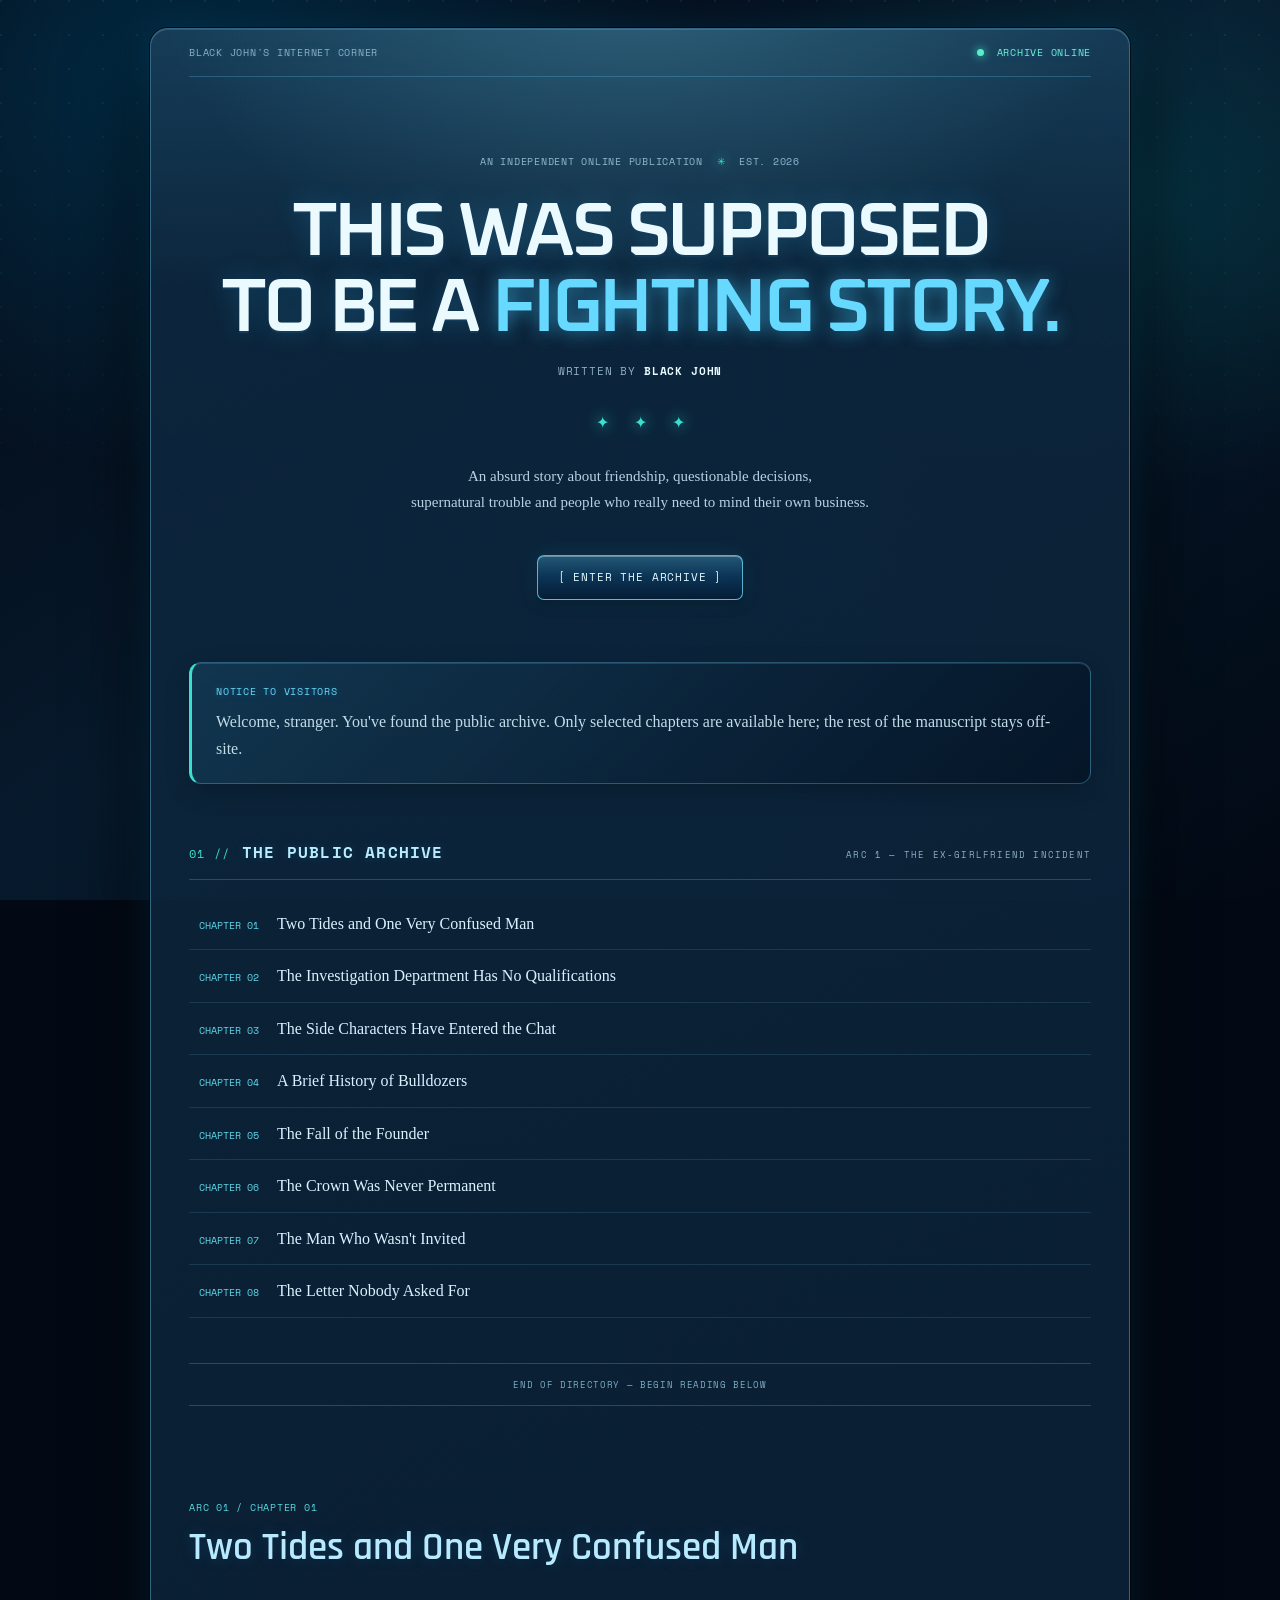
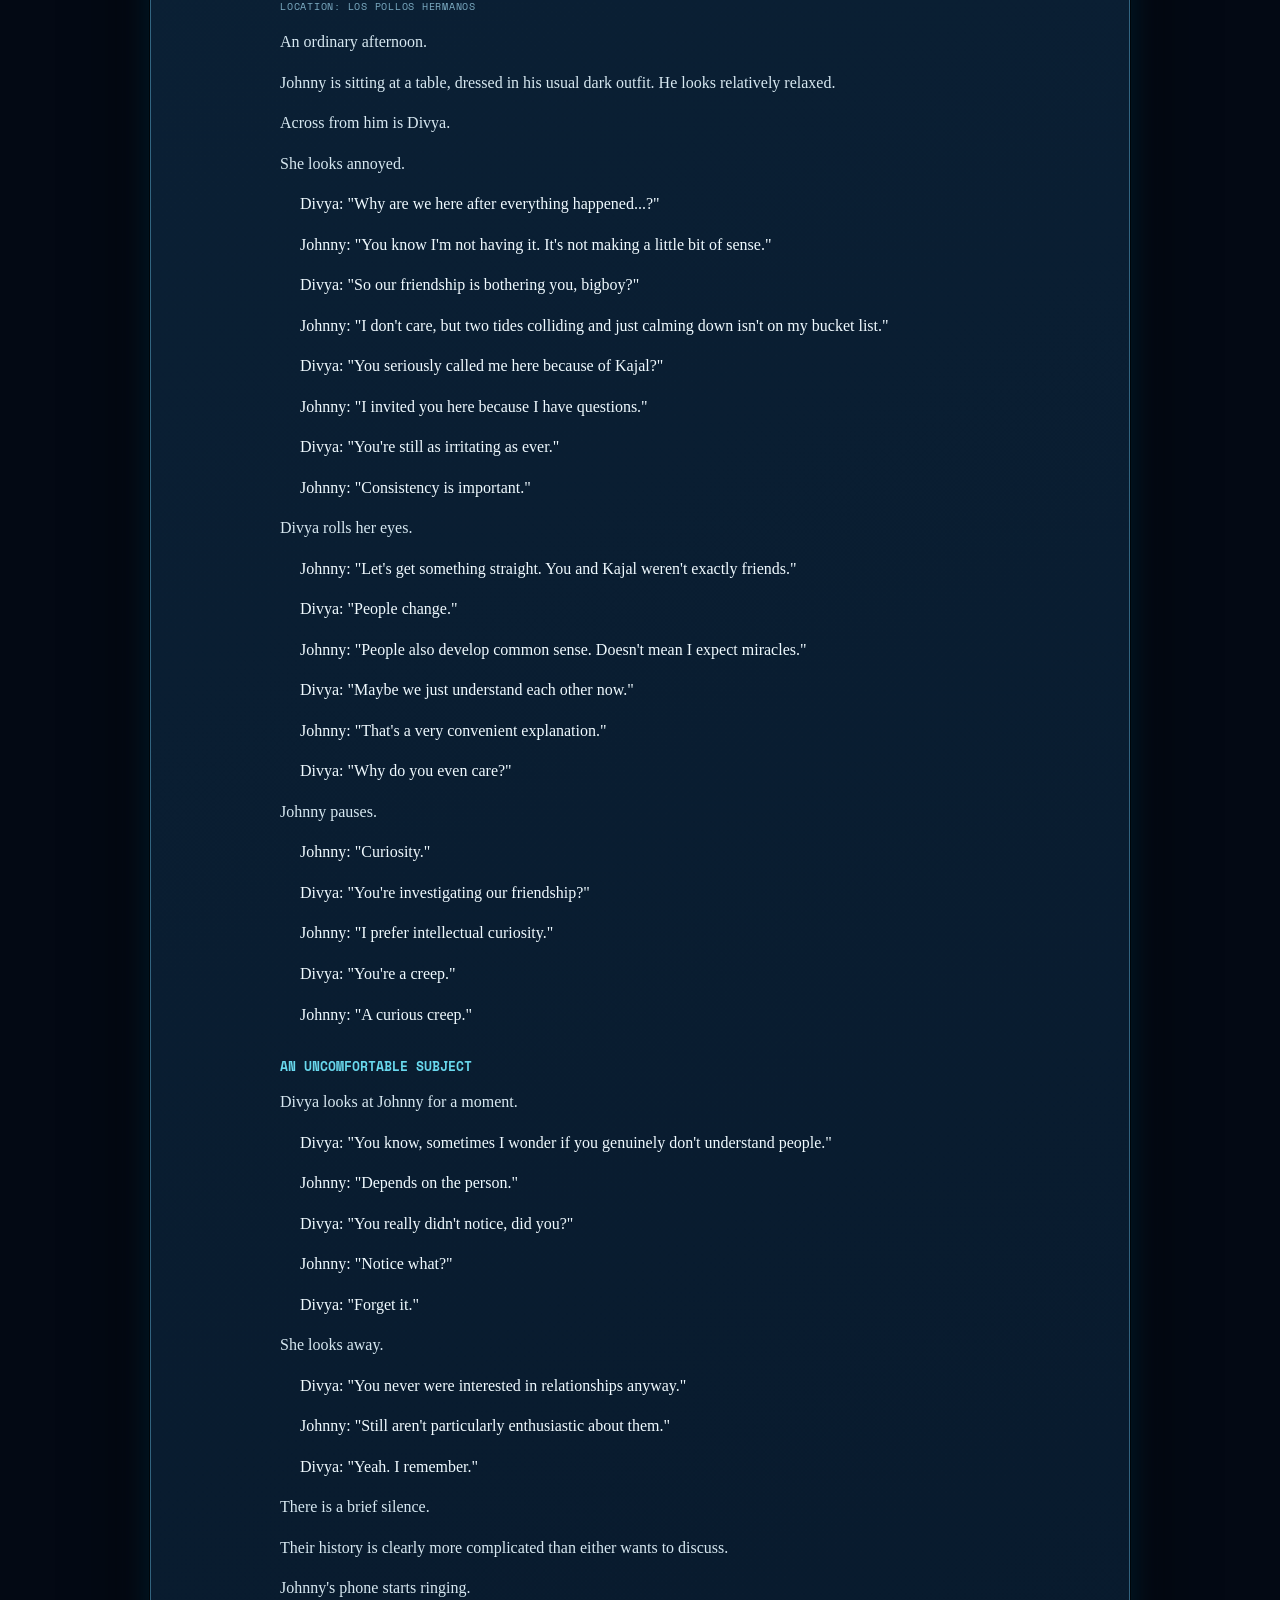
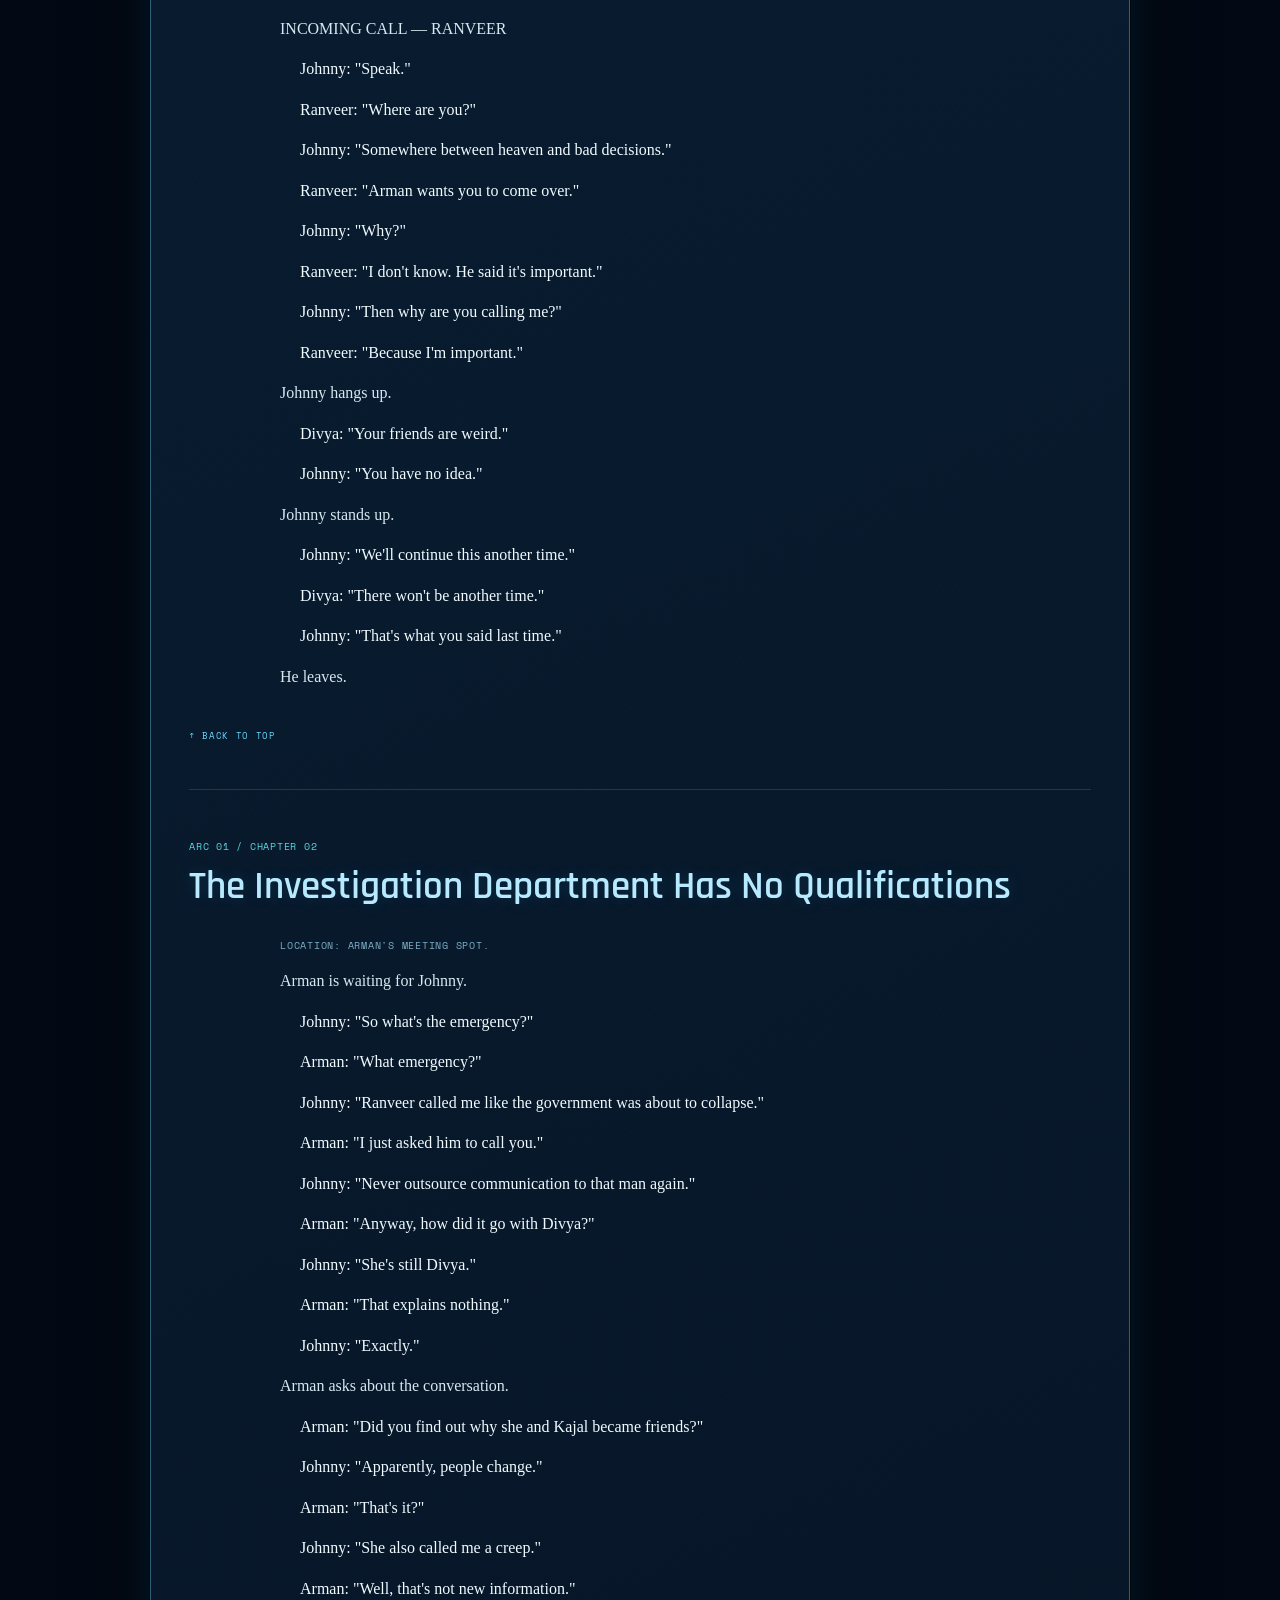
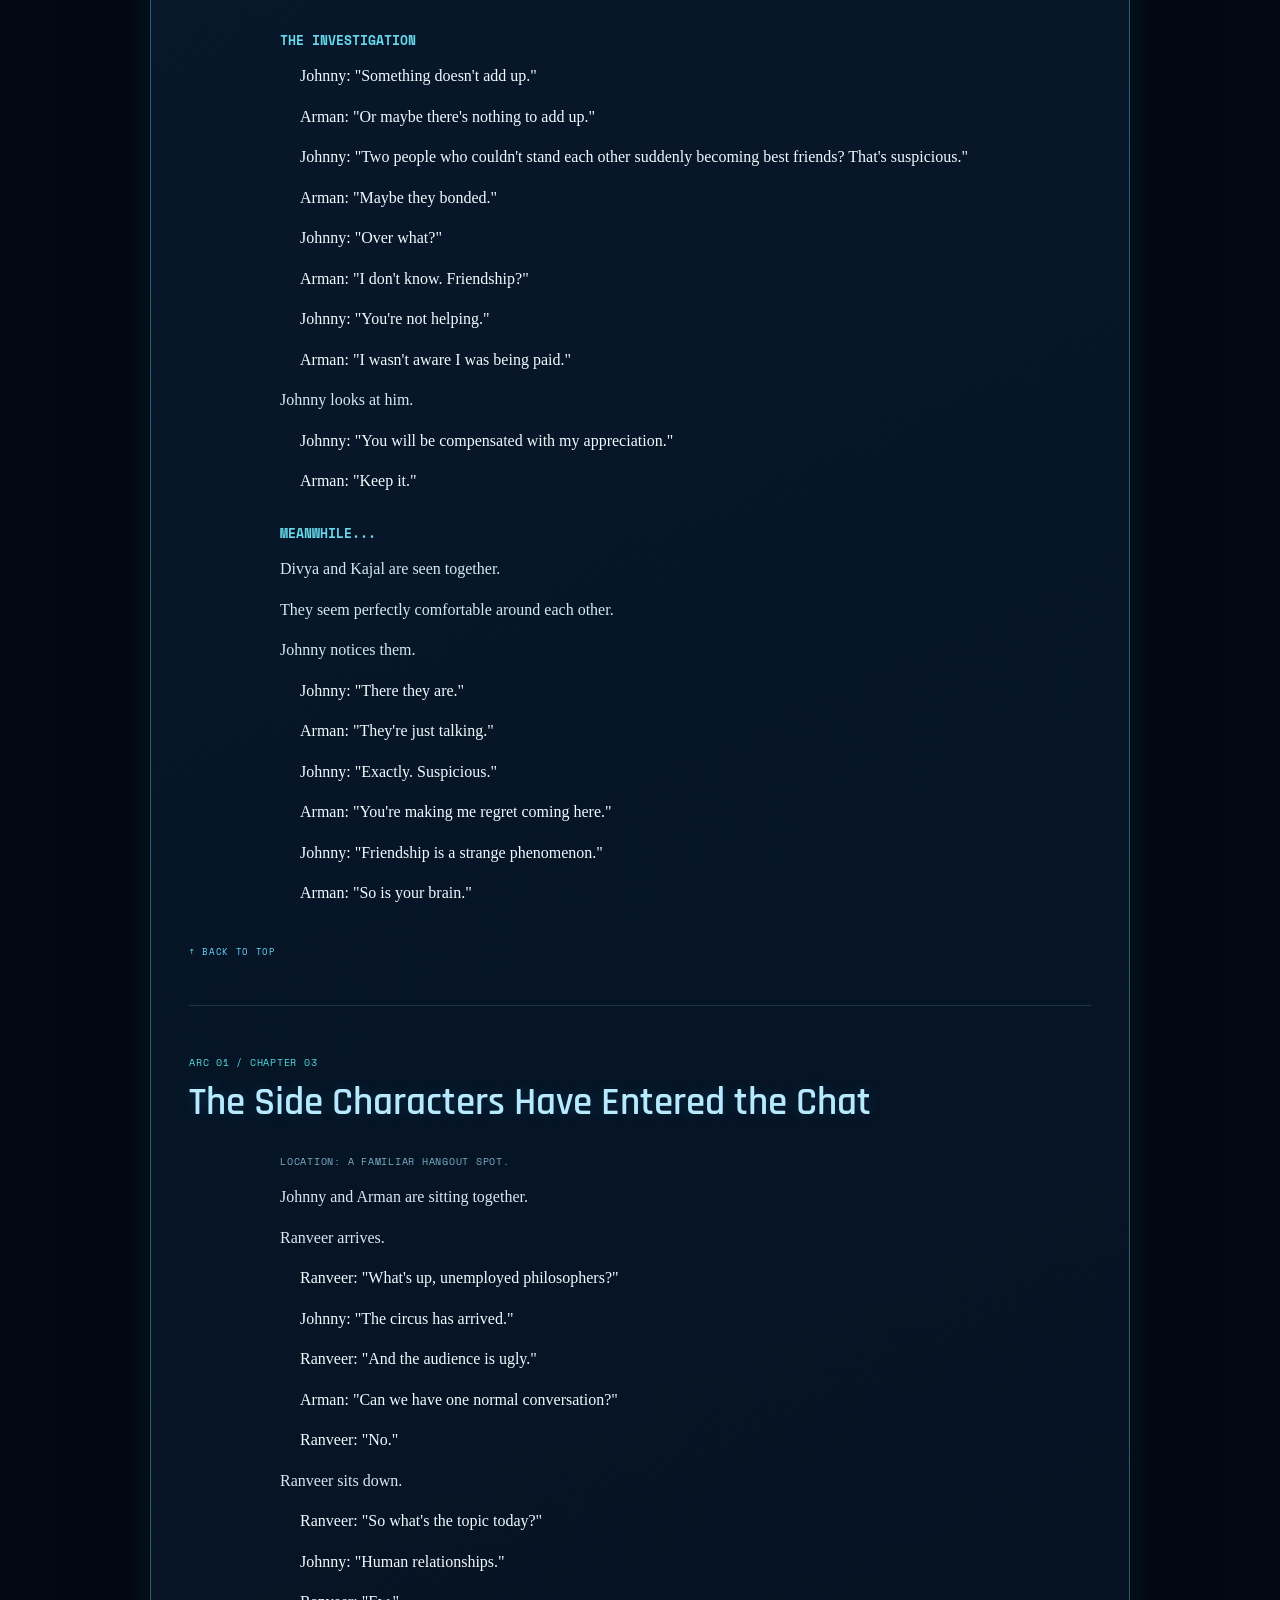
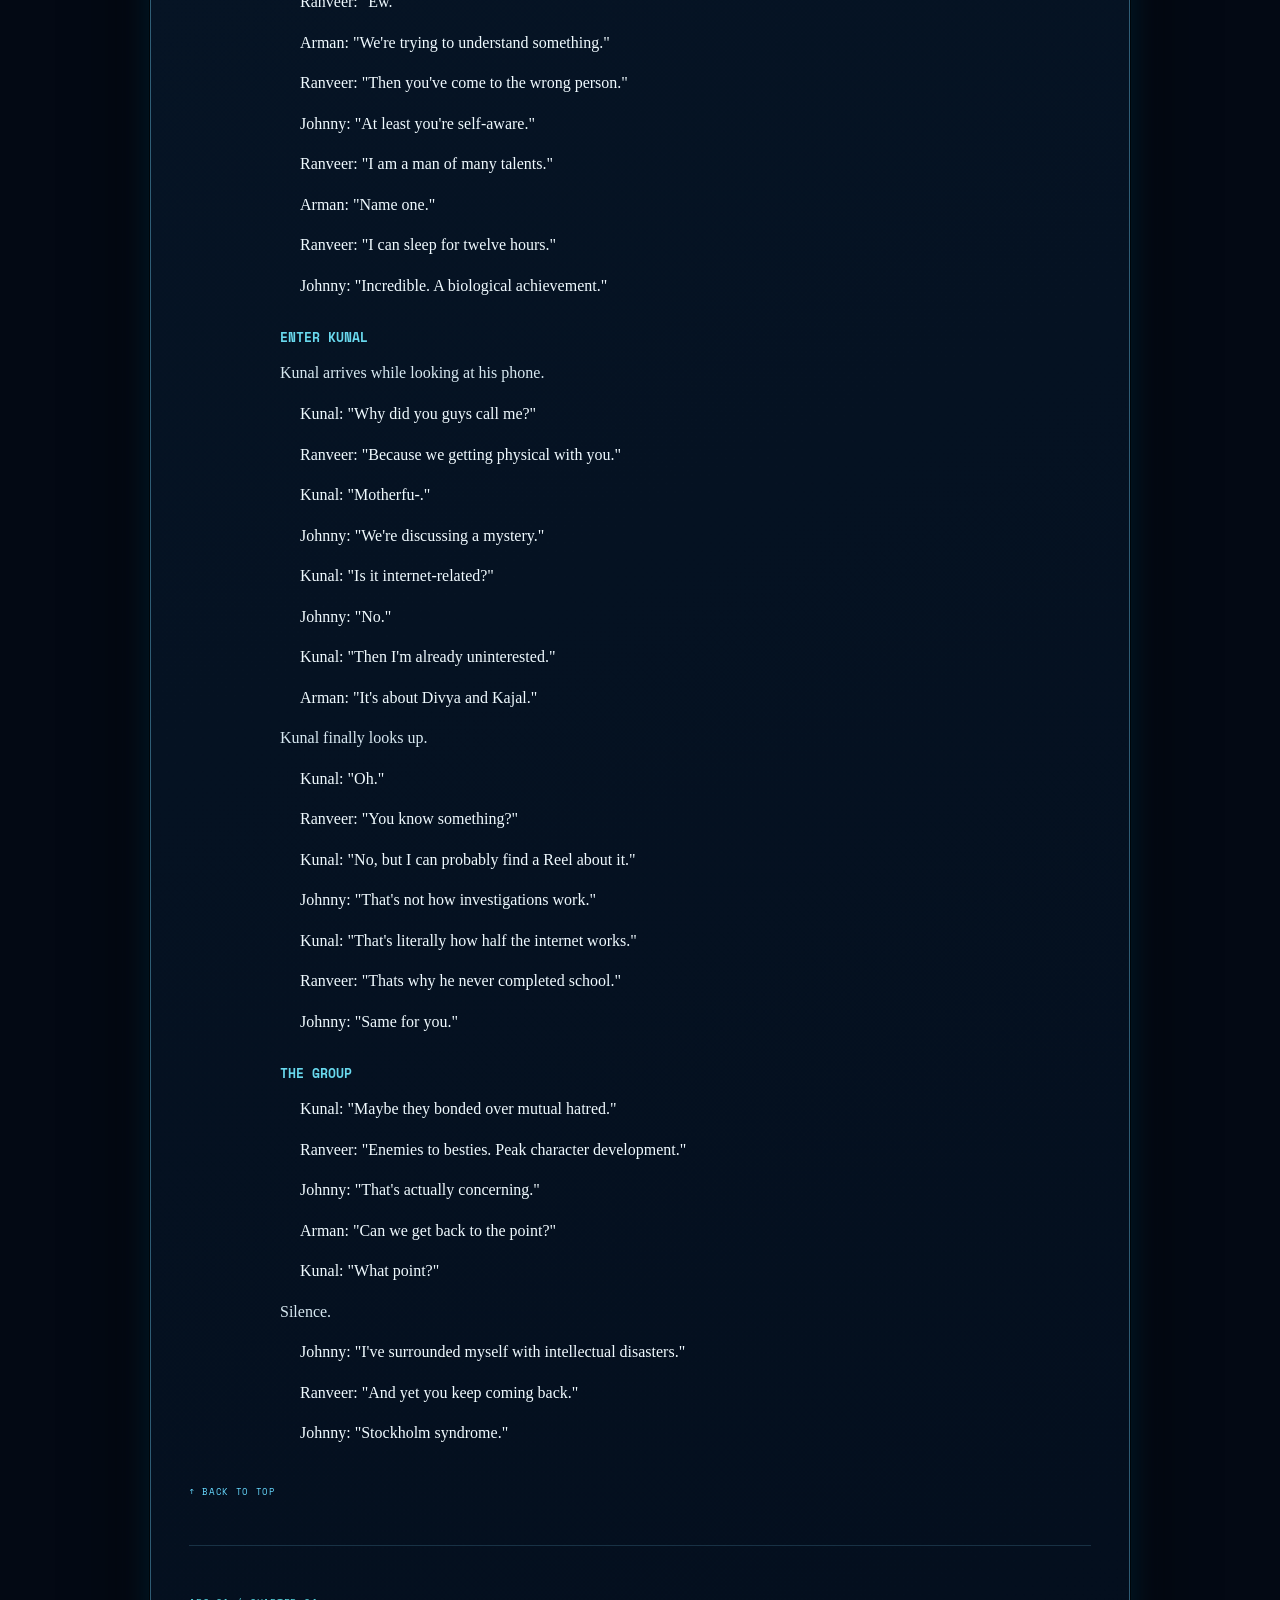
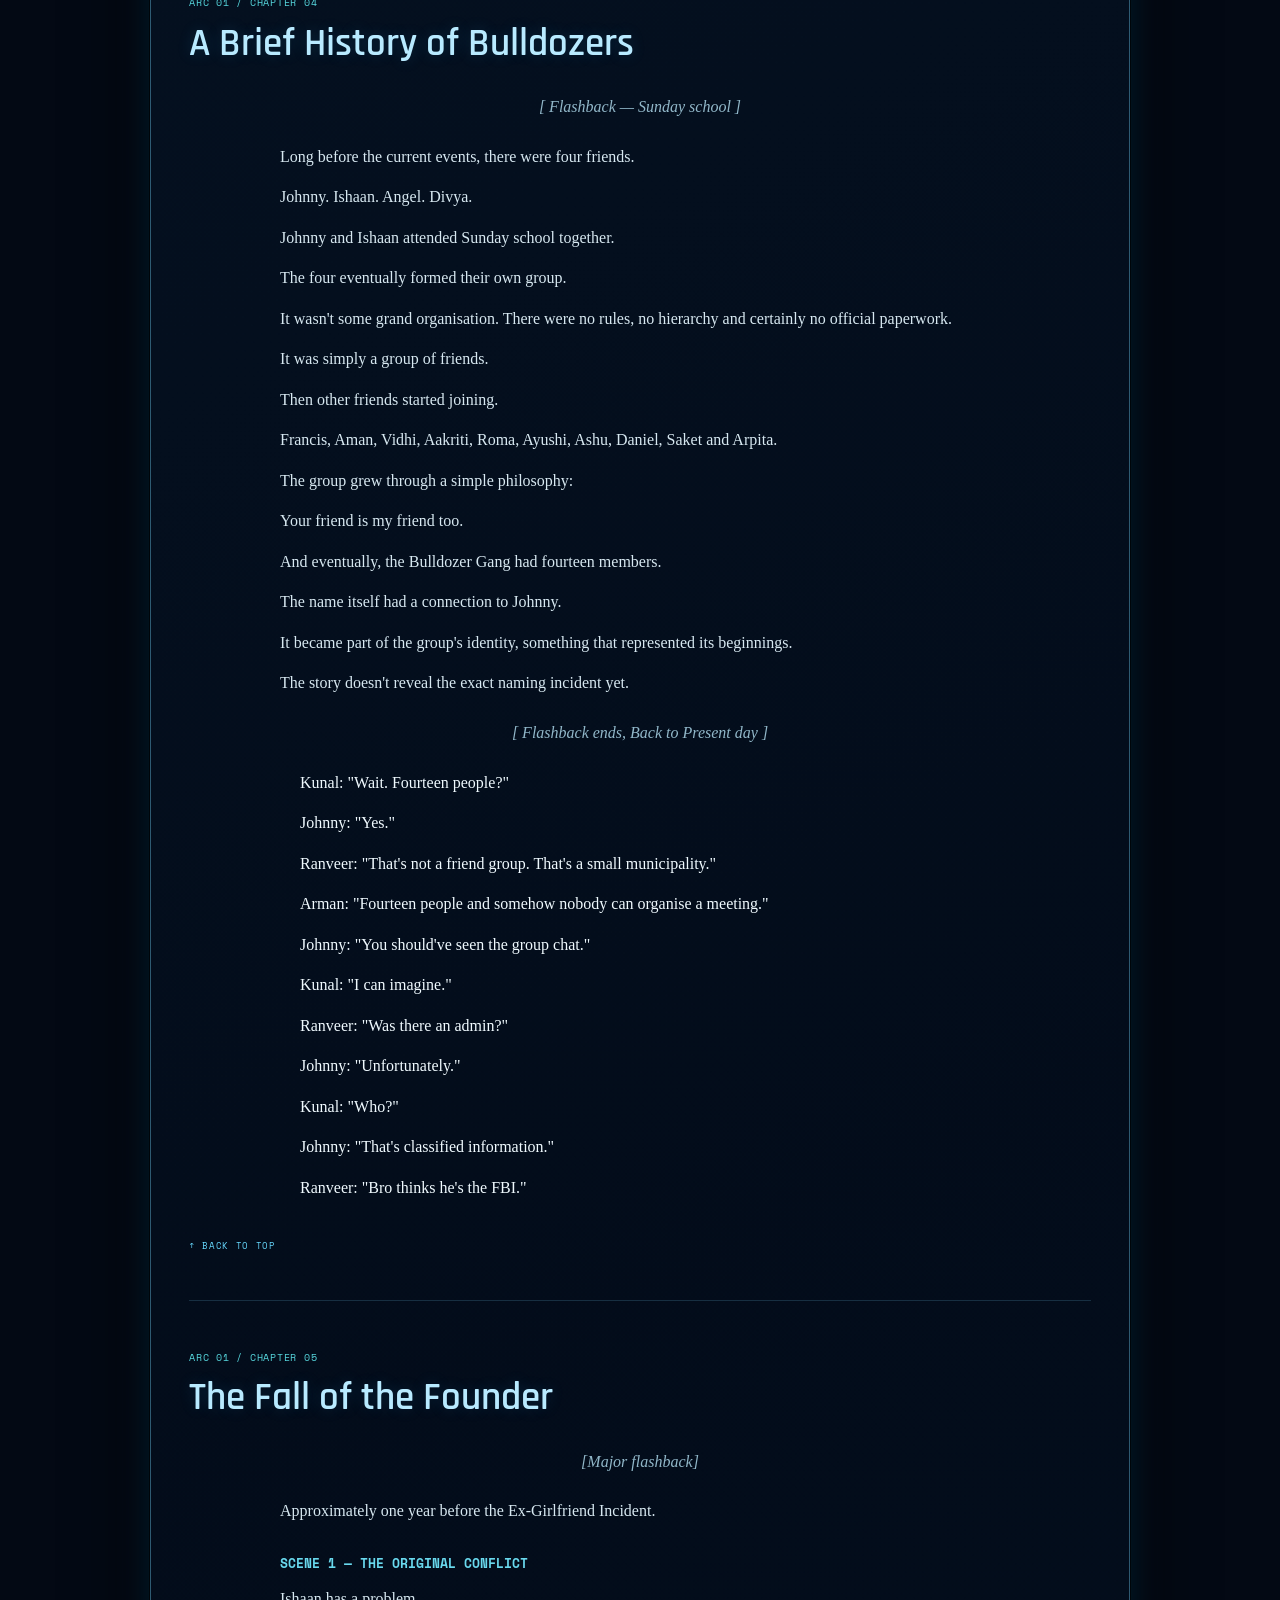
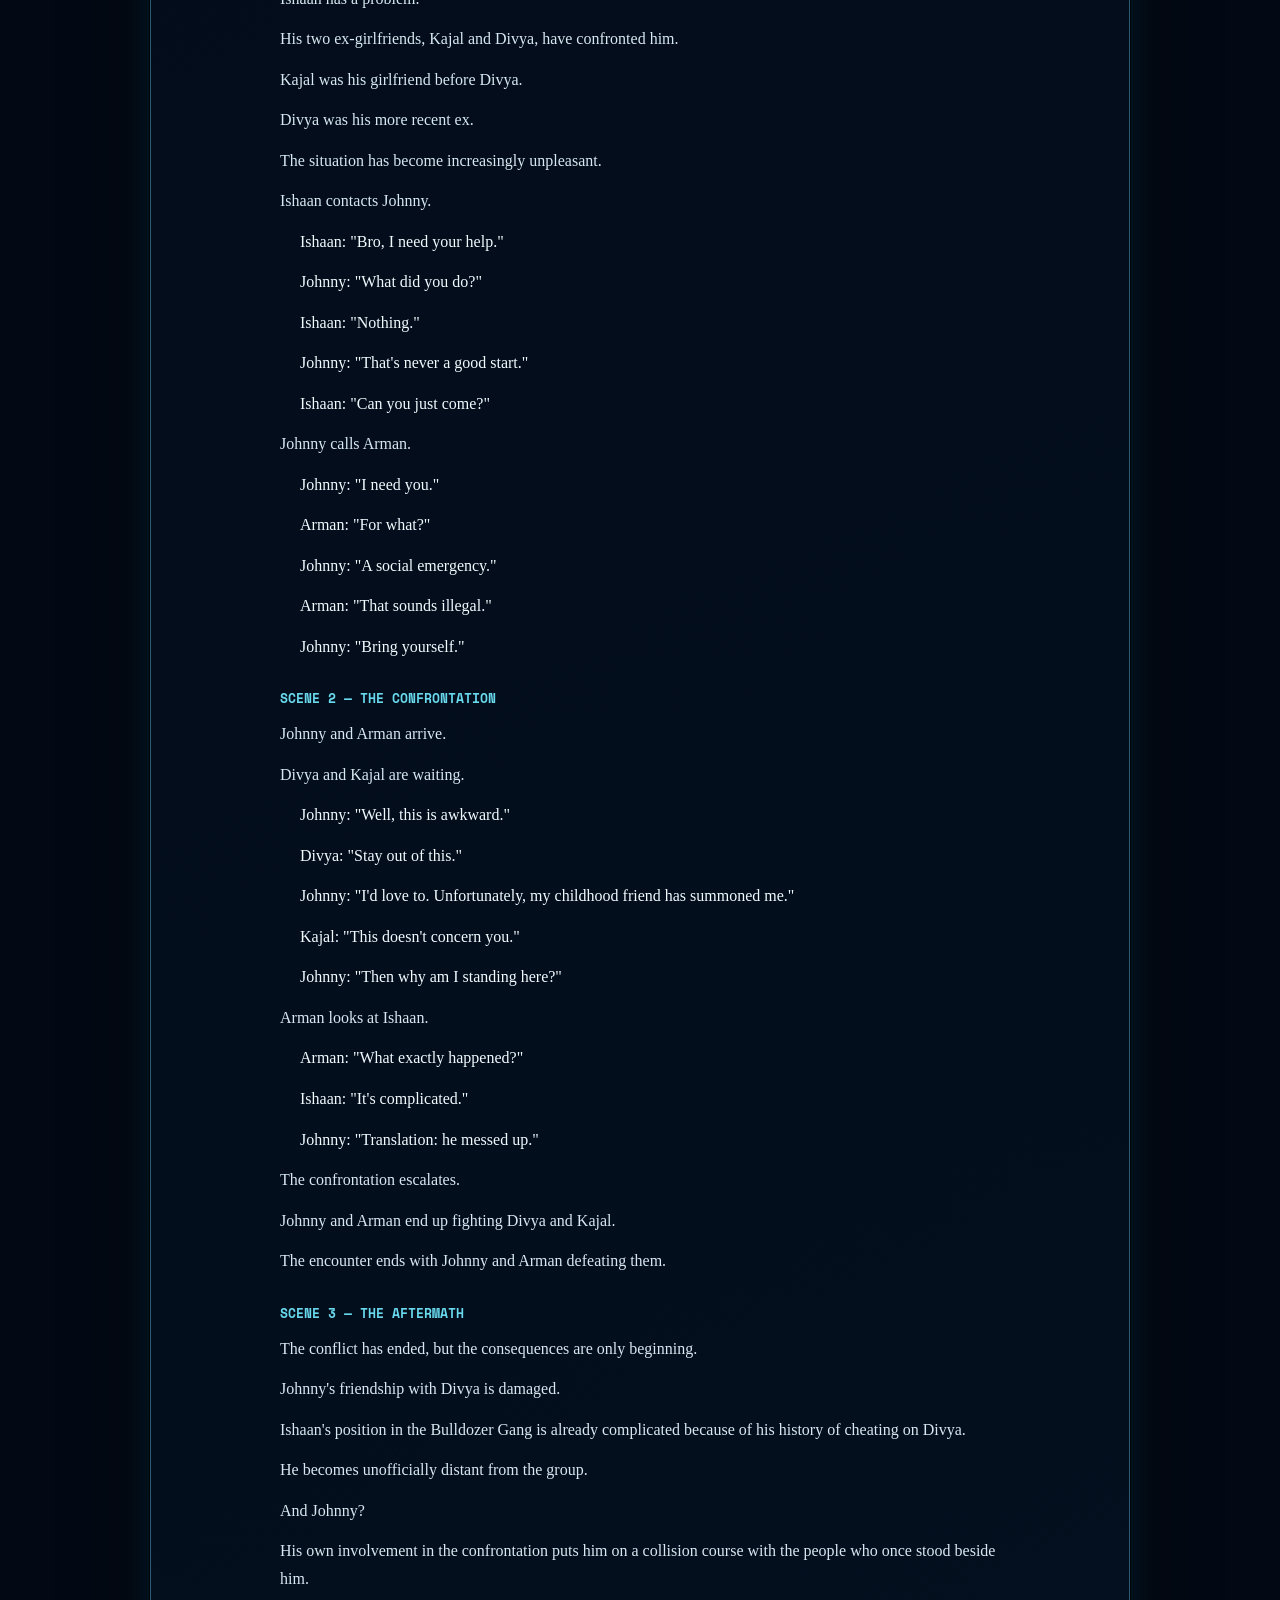
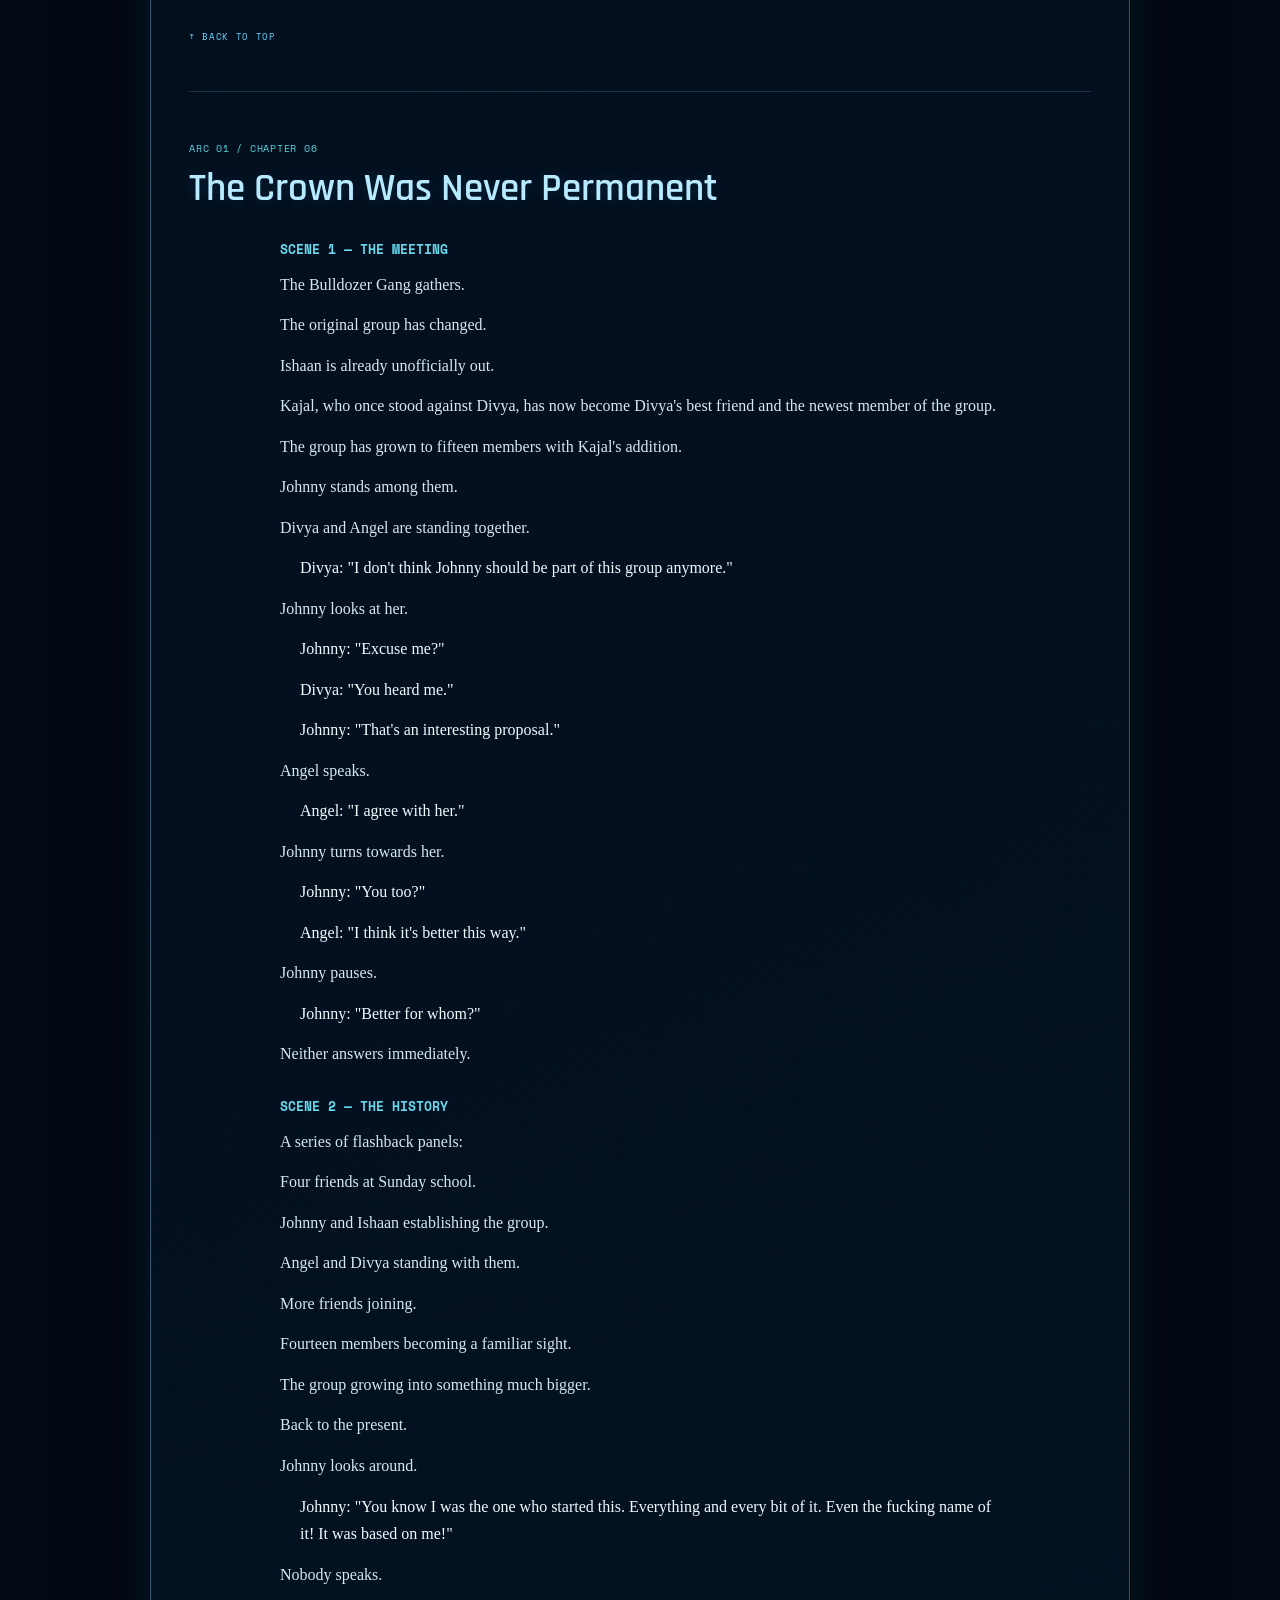
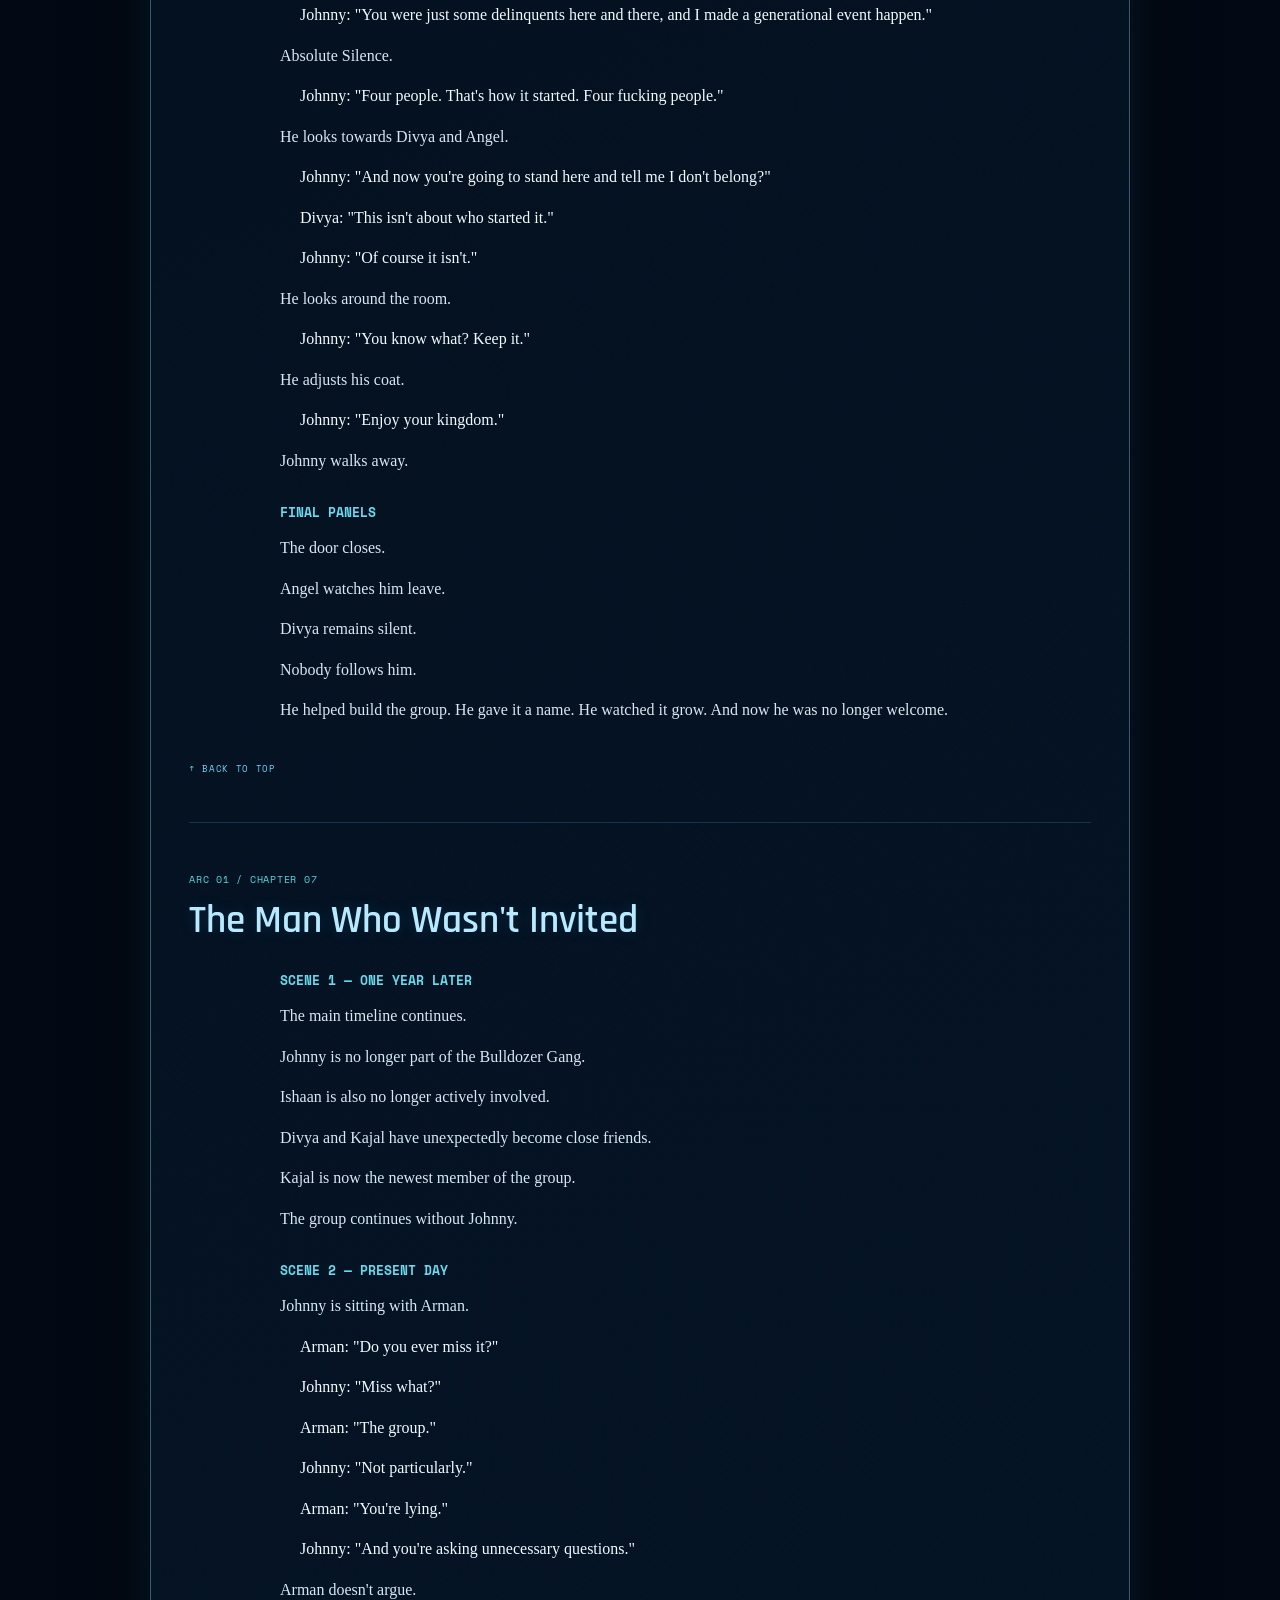
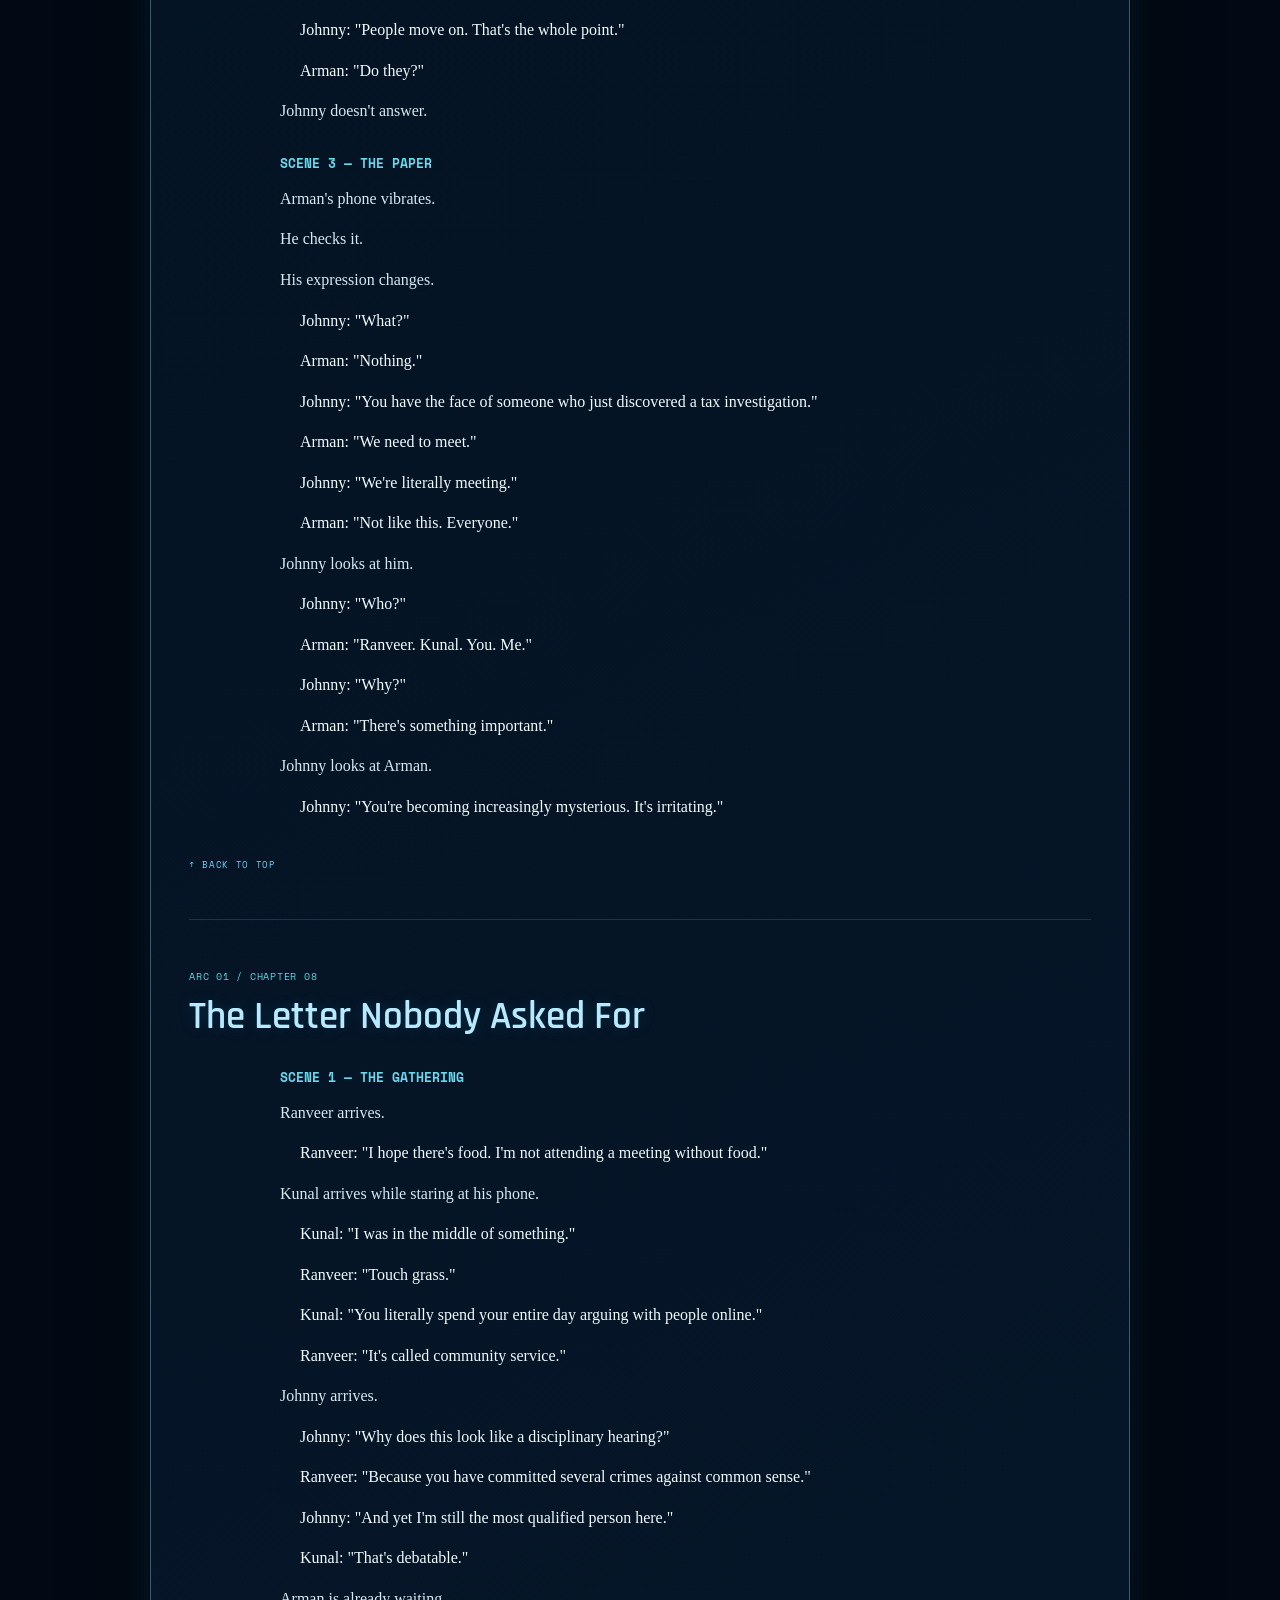
==== commit ad6dd02e: "Add files via upload" ====
--- a/index.html
+++ b/index.html
@@ -4,7 +4,7 @@
   <meta charset="utf-8">
   <meta name="viewport" content="width=device-width, initial-scale=1">
   <meta name="description" content="An absurd story about friendship, questionable decisions, supernatural trouble and people who really need to mind their own business.">
-  <meta name="theme-color" content="#171713">
+  <meta name="theme-color" content="#071a2d">
   <title>This Was Supposed to be a Fighting Story. — Black John</title>
   <link rel="stylesheet" href="style.css">
 </head>
@@ -498,6 +498,31 @@
     
       </section>
 
+      <section class="reader-comments" id="reader-comments" aria-labelledby="reader-comments-title">
+        <div class="section-heading">
+          <span>02 //</span>
+          <h2 id="reader-comments-title">THE READER'S CORNER</h2>
+          <span class="small-note">LEAVE A NOTE IN THE ARCHIVE</span>
+        </div>
+        <p class="comments-intro">Finished reading? Leave your thoughts, appreciation, theories, or a message for Black John below.</p>
+        <div class="giscus"></div>
+        <script src="https://giscus.app/client.js"
+                data-repo="tirkeyarmaan/tirkeyarmaan.github.io"
+                data-repo-id="R_kgDOVgMxkg"
+                data-category="Announcements"
+                data-category-id="DIC_kwDOVgMxks4DKSs8"
+                data-mapping="pathname"
+                data-strict="0"
+                data-reactions-enabled="1"
+                data-emit-metadata="0"
+                data-input-position="top"
+                data-theme="dark"
+                data-lang="en"
+                crossorigin="anonymous"
+                async>
+        </script>
+      </section>
+
       <section class="arc-end">
         <div class="panel-label">ARC 01 COMPLETE</div>
         <h2>THE EX-GIRLFRIEND INCIDENT</h2>
--- a/style.css
+++ b/style.css
@@ -1,103 +1,372 @@
-@import url('https://fonts.googleapis.com/css2?family=Special+Elite&family=Space+Mono:wght@400;700&display=swap');
+
+@import url('https://fonts.googleapis.com/css2?family=Oxanium:wght@400;500;600;700&family=Rajdhani:wght@400;500;600;700&family=Space+Mono:wght@400;700&display=swap');
 
 :root {
-  --ink: #e8dfc8;
-  --muted: #a79c83;
-  --paper: #1d1d18;
-  --panel: #25251e;
-  --line: #6f674f;
-  --accent: #d1b77d;
-  --red: #a94e3d;
-}
+  --ink: #e5f7ff;
+  --muted: #8eafc4;
+  --panel: rgba(8, 28, 48, .78);
+  --panel-strong: rgba(7, 21, 38, .94);
+  --line: rgba(91, 190, 235, .28);
+  --accent: #67d9ff;
+  --accent-bright: #b4efff;
+  --blue: #258acb;
+  --deep: #030914;
+  --aqua: #39e0d0;
+}
+
 * { box-sizing: border-box; }
-html { scroll-behavior: smooth; }
+
+html {
+  scroll-behavior: smooth;
+  scroll-padding-top: 24px;
+}
+
 body {
   margin: 0;
   color: var(--ink);
-  background-color: #11110f;
-  background-image: radial-gradient(#343127 0.7px, transparent 0.7px);
-  background-size: 5px 5px;
+  background-color: var(--deep);
+  background-image:
+    radial-gradient(ellipse at 14% 8%, rgba(0,150,220,.24), transparent 34%),
+    radial-gradient(ellipse at 88% 22%, rgba(0,220,210,.13), transparent 29%),
+    radial-gradient(ellipse at 50% 82%, rgba(22,81,160,.20), transparent 42%),
+    linear-gradient(145deg, #020711 0%, #071a2d 48%, #020914 100%);
+  background-attachment: fixed;
   font-family: Georgia, "Times New Roman", serif;
-  line-height: 1.7;
-}
-a { color: var(--accent); }
-a:hover { color: #fff0c7; }
+  line-height: 1.72;
+}
+
+body::before {
+  content: "";
+  position: fixed;
+  inset: 0;
+  pointer-events: none;
+  z-index: -1;
+  opacity: .34;
+  background-image: radial-gradient(circle at 1px 1px, rgba(160,230,255,.23) 1px, transparent 1.5px);
+  background-size: 34px 34px;
+  mask-image: linear-gradient(to bottom, black, transparent 75%);
+}
+
+a {
+  color: var(--accent);
+  transition: color .2s ease, text-shadow .2s ease, background .2s ease;
+}
+
+a:hover {
+  color: #fff;
+  text-shadow: 0 0 12px rgba(80,210,255,.7);
+}
+
 .page-shell {
-  width: min(940px, calc(100% - 28px));
+  position: relative;
+  isolation: isolate;
+  overflow: hidden;
+  width: min(980px, calc(100% - 28px));
   margin: 28px auto;
-  padding: 0 34px;
-  background: var(--paper);
-  border: 1px solid var(--line);
-  box-shadow: 0 0 0 5px #0b0b09, 0 15px 50px #0009;
-}
+  padding: 0 38px;
+  background: linear-gradient(155deg, rgba(13,39,62,.91), rgba(3,13,27,.94) 48%, rgba(7,29,49,.92));
+  border: 1px solid rgba(117,215,255,.38);
+  border-radius: 18px;
+  box-shadow: 0 0 0 1px rgba(0,0,0,.65), 0 0 35px rgba(0,155,225,.17), 0 24px 80px #000c, inset 0 1px 0 rgba(255,255,255,.16);
+}
+
+.page-shell::before {
+  content: "";
+  position: absolute;
+  z-index: -1;
+  top: 0;
+  left: 0;
+  right: 0;
+  height: 260px;
+  pointer-events: none;
+  background: linear-gradient(180deg, rgba(91,204,255,.13), transparent), radial-gradient(ellipse at 50% -20%, rgba(130,231,255,.22), transparent 70%);
+}
+
 .utility-bar, .eyebrow, .byline, .panel-label, .section-heading,
 .chapter-kicker, .location, .back-top, footer, .archive-stamp,
 .coming-soon, .enter-link {
   font-family: "Space Mono", "Courier New", monospace;
-  letter-spacing: .06em;
-}
+  letter-spacing: .075em;
+}
+
 .utility-bar {
-  display: flex; justify-content: space-between; gap: 12px;
-  padding: 15px 0; border-bottom: 1px dashed var(--line);
-  color: var(--muted); font-size: 10px;
-}
-.status { color: #b9c68d; }
-.status i { display: inline-block; width: 7px; height: 7px; border-radius: 50%; background: #a6bd73; margin-right: 6px; }
-.hero { text-align: center; padding: 68px 0 58px; }
-.eyebrow { color: var(--muted); font-size: 10px; }
-.eyebrow span { color: var(--red); padding: 0 7px; }
+  display: flex;
+  justify-content: space-between;
+  gap: 12px;
+  padding: 15px 0;
+  border-bottom: 1px solid var(--line);
+  color: var(--muted);
+  font-size: 10px;
+  text-shadow: 0 0 10px rgba(63,189,255,.22);
+}
+
+.status { color: #70f0d7; }
+
+.status i {
+  display: inline-block;
+  width: 7px;
+  height: 7px;
+  border-radius: 50%;
+  background: #54f0ca;
+  margin-right: 6px;
+  box-shadow: 0 0 10px #42f3d1;
+}
+
+.hero {
+  position: relative;
+  text-align: center;
+  padding: 76px 0 62px;
+}
+
+.eyebrow { color: #8ebbd1; font-size: 10px; }
+.eyebrow span { color: var(--aqua); padding: 0 7px; text-shadow: 0 0 12px var(--aqua); }
+
 h1 {
-  margin: 26px auto 15px; max-width: 800px;
-  font-family: "Special Elite", Georgia, serif;
-  font-size: clamp(39px, 7vw, 76px); line-height: .99;
-  font-weight: 400; letter-spacing: -.055em; text-transform: uppercase;
-  text-shadow: 2px 2px 0 #544b39;
-}
-h1 em { color: var(--accent); font-style: normal; }
+  margin: 26px auto 15px;
+  max-width: 850px;
+  font-family: "Oxanium", "Trebuchet MS", sans-serif;
+  font-size: clamp(39px, 7vw, 76px);
+  line-height: .99;
+  font-weight: 600;
+  letter-spacing: -.045em;
+  text-transform: uppercase;
+  color: #eafaff;
+  text-shadow: 0 2px 0 #123c5a, 0 0 24px rgba(55,190,255,.24);
+}
+
+h1 em {
+  color: var(--accent);
+  font-style: normal;
+  text-shadow: 0 0 18px rgba(68,203,255,.6);
+}
+
 .byline { color: var(--muted); font-size: 11px; }
-.byline strong { color: var(--ink); }
-.hero-rule { display: flex; align-items: center; justify-content: center; gap: 25px; margin: 28px 0; color: var(--red); }
-.tagline { color: #c2b79f; font-size: 15px; }
+.byline strong { color: #e8faff; }
+
+.hero-rule {
+  display: flex;
+  align-items: center;
+  justify-content: center;
+  gap: 25px;
+  margin: 28px 0;
+  color: var(--aqua);
+  text-shadow: 0 0 14px var(--aqua);
+}
+
+.tagline { color: #b5d2e2; font-size: 15px; }
+
 .enter-link {
-  display: inline-block; margin-top: 24px; padding: 11px 17px;
-  border: 1px solid var(--accent); text-decoration: none; font-size: 11px;
-}
+  display: inline-block;
+  margin-top: 24px;
+  padding: 12px 20px;
+  border: 1px solid rgba(115,221,255,.75);
+  border-radius: 7px;
+  background: linear-gradient(180deg, rgba(88,198,245,.32), rgba(12,66,108,.55) 48%, rgba(5,28,54,.88));
+  box-shadow: inset 0 1px 0 rgba(255,255,255,.32), 0 0 18px rgba(38,171,231,.18), 0 4px 12px #0008;
+  color: #e5faff;
+  text-decoration: none;
+  font-size: 11px;
+}
+
+.enter-link:hover {
+  background: linear-gradient(180deg, rgba(123,226,255,.48), rgba(20,101,154,.78));
+  color: white;
+}
+
+.notice-panel, .arc-end, .reader-comments {
+  position: relative;
+  background: linear-gradient(135deg, rgba(26,75,105,.46), rgba(4,20,38,.86));
+  border: 1px solid rgba(102,199,240,.32);
+  border-radius: 12px;
+  box-shadow: inset 0 1px 0 rgba(255,255,255,.12), 0 8px 25px rgba(0,0,0,.2);
+}
+
 .notice-panel {
-  padding: 20px 24px; margin: 0 0 55px;
-  background: var(--panel); border-left: 3px solid var(--red);
-}
-.panel-label { color: var(--accent); font-size: 10px; }
-.notice-panel p { margin: 8px 0 0; color: #c8bea9; }
-.section-heading { display: flex; align-items: baseline; flex-wrap: wrap; gap: 12px; border-bottom: 1px solid var(--line); padding-bottom: 12px; }
-.section-heading > span:first-child { color: var(--red); font-size: 12px; }
-.section-heading h2 { margin: 0; font-size: 16px; color: var(--accent); }
+  padding: 20px 24px;
+  margin: 0 0 55px;
+  border-left: 3px solid var(--aqua);
+}
+
+.panel-label {
+  color: var(--accent);
+  font-size: 10px;
+  text-shadow: 0 0 10px rgba(75,204,255,.28);
+}
+
+.notice-panel p { margin: 8px 0 0; color: #c2dce9; }
+
+.section-heading {
+  display: flex;
+  align-items: baseline;
+  flex-wrap: wrap;
+  gap: 12px;
+  border-bottom: 1px solid var(--line);
+  padding-bottom: 12px;
+}
+
+.section-heading > span:first-child { color: var(--aqua); font-size: 12px; }
+
+.section-heading h2 {
+  margin: 0;
+  font-size: 16px;
+  color: #b8edff;
+  text-shadow: 0 0 12px rgba(63,186,255,.2);
+}
+
 .small-note { margin-left: auto; color: var(--muted); font-size: 9px; }
-.chapter-list { list-style: none; padding: 0; margin: 18px 0 0; counter-reset: none; }
-.chapter-list li { border-bottom: 1px dotted #4d493b; }
-.chapter-list a { display: flex; align-items: baseline; gap: 18px; padding: 11px 8px; text-decoration: none; }
-.chapter-list a:hover { background: #302e25; }
-.chapter-list a span { color: var(--red); font: 10px "Space Mono", monospace; white-space: nowrap; }
-.archive-stamp { margin: 45px 0; padding: 13px; text-align: center; border-top: 1px dashed var(--line); border-bottom: 1px dashed var(--line); color: var(--muted); font-size: 9px; }
-.chapter { padding: 48px 0 42px; border-bottom: 1px dashed var(--line); scroll-margin-top: 20px; }
-.chapter-kicker { color: var(--red); font-size: 10px; }
-.chapter h2 { margin: 10px 0 28px; color: var(--accent); font: 400 clamp(27px, 4vw, 39px)/1.12 "Special Elite", Georgia, serif; }
-.chapter-body { max-width: 720px; margin: auto; }
+
+.chapter-list {
+  list-style: none;
+  padding: 0;
+  margin: 18px 0 0;
+}
+
+.chapter-list li { border-bottom: 1px solid rgba(104,184,220,.16); }
+
+.chapter-list a {
+  display: flex;
+  align-items: baseline;
+  gap: 18px;
+  padding: 12px 10px;
+  border-radius: 6px;
+  color: #d9f2ff;
+  text-decoration: none;
+}
+
+.chapter-list a:hover {
+  background: linear-gradient(90deg, rgba(35,144,197,.2), rgba(32,210,204,.06));
+}
+
+.chapter-list a span {
+  color: #5ed8ec;
+  font: 10px "Space Mono", monospace;
+  white-space: nowrap;
+}
+
+.archive-stamp {
+  margin: 45px 0;
+  padding: 13px;
+  text-align: center;
+  border-top: 1px solid var(--line);
+  border-bottom: 1px solid var(--line);
+  color: #7daec5;
+  font-size: 9px;
+}
+
+.chapter {
+  padding: 48px 0 42px;
+  border-bottom: 1px solid rgba(104,184,220,.2);
+  scroll-margin-top: 20px;
+}
+
+.chapter-kicker { color: #57d8df; font-size: 10px; }
+
+.chapter h2 {
+  margin: 10px 0 28px;
+  color: #b8eaff;
+  font: 600 clamp(27px, 4vw, 39px)/1.12 "Rajdhani", "Trebuchet MS", sans-serif;
+  text-shadow: 0 0 15px rgba(48,165,225,.18);
+}
+
+.chapter-body {
+  max-width: 720px;
+  margin: auto;
+  color: #d7e8f1;
+}
+
 .chapter-body p { margin: 0 0 13px; }
-.chapter-body .dialogue { margin-left: 20px; color: #eee5d1; }
-.chapter-body .stage-direction { color: #b9aa8b; font-style: italic; text-align: center; margin: 22px 0; }
-.chapter-body .location { color: var(--muted); font-size: 10px; text-transform: uppercase; }
-.chapter-body .scene-heading { margin: 28px 0 12px; color: var(--accent); font: 12px "Space Mono", monospace; text-transform: uppercase; }
-.back-top { display: inline-block; margin-top: 24px; font-size: 9px; text-decoration: none; }
-.arc-end { margin: 55px 0; padding: 28px; text-align: center; background: var(--panel); border: 1px solid var(--line); }
-.arc-end h2 { color: var(--accent); font: 24px "Special Elite", Georgia, serif; }
+.chapter-body .dialogue { margin-left: 20px; color: #f0faff; }
+
+.chapter-body .stage-direction {
+  color: #91b7c9;
+  font-style: italic;
+  text-align: center;
+  margin: 22px 0;
+}
+
+.chapter-body .location {
+  color: #7eaec5;
+  font-size: 10px;
+  text-transform: uppercase;
+}
+
+.chapter-body .scene-heading {
+  margin: 28px 0 12px;
+  color: #69d9ee;
+  font: 600 13px "Space Mono", monospace;
+  text-transform: uppercase;
+}
+
+.back-top {
+  display: inline-block;
+  margin-top: 24px;
+  font-size: 9px;
+  text-decoration: none;
+}
+
+.arc-end {
+  margin: 55px 0;
+  padding: 28px;
+  text-align: center;
+}
+
+.arc-end h2 {
+  color: #b8eaff;
+  font: 600 26px "Oxanium", sans-serif;
+}
+
 .arc-end p { color: var(--muted); }
-.coming-soon { margin-top: 24px; padding: 15px; border: 1px dashed var(--line); color: var(--muted); font-size: 10px; line-height: 2; }
+
+.coming-soon {
+  margin-top: 24px;
+  padding: 15px;
+  border: 1px dashed rgba(100,207,239,.45);
+  border-radius: 8px;
+  color: var(--muted);
+  font-size: 10px;
+  line-height: 2;
+}
+
 .coming-soon strong { color: var(--accent); }
-footer { padding: 20px 0; border-top: 1px dashed var(--line); color: var(--muted); font-size: 9px; }
-.footer-bottom { display: flex; justify-content: space-between; gap: 12px; margin-top: 8px; }
+
+.reader-comments {
+  margin: 3.5rem 0 2.5rem;
+  padding: 1.5rem;
+}
+
+.reader-comments .section-heading { margin-bottom: 1rem; }
+
+.comments-intro {
+  color: var(--muted);
+  line-height: 1.7;
+  margin: 0 0 1.5rem;
+}
+
+.giscus { margin-top: 1.25rem; min-height: 120px; }
+
+footer {
+  padding: 20px 0;
+  border-top: 1px solid var(--line);
+  color: var(--muted);
+  font-size: 9px;
+}
+
+.footer-bottom {
+  display: flex;
+  justify-content: space-between;
+  gap: 12px;
+}
+
 footer a { text-decoration: none; }
+
 @media (max-width: 600px) {
-  .page-shell { width: calc(100% - 16px); margin: 8px auto; padding: 0 17px; }
+  .page-shell {
+    width: calc(100% - 14px);
+    margin: 7px auto;
+    padding: 0 17px;
+    border-radius: 12px;
+  }
+
   .hero { padding: 48px 0 40px; }
   .utility-bar { font-size: 8px; }
   .small-note { width: 100%; margin-left: 29px; }
@@ -105,4 +374,5 @@
   .chapter-body .dialogue { margin-left: 8px; }
   .footer-bottom { flex-direction: column; }
   .desktop-only { display: none; }
-}
+  .reader-comments { padding: 1rem; }
+}
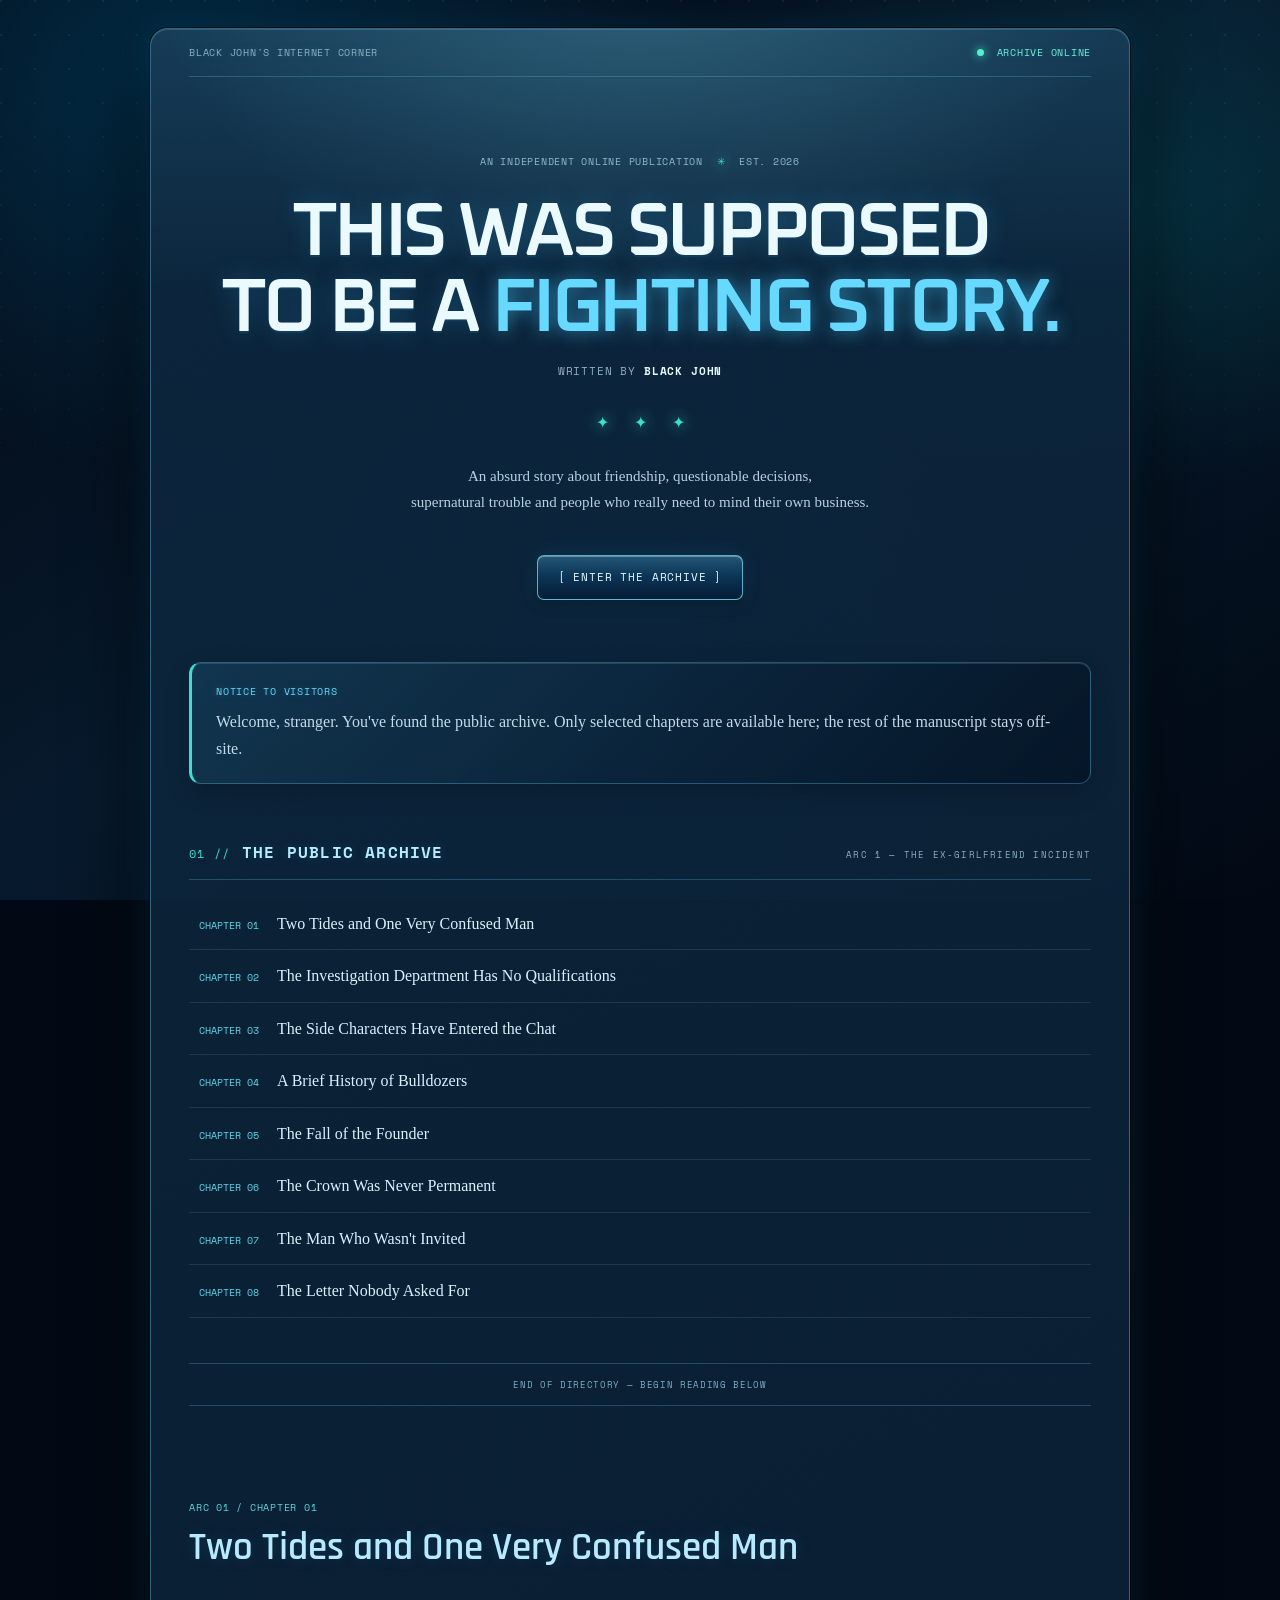
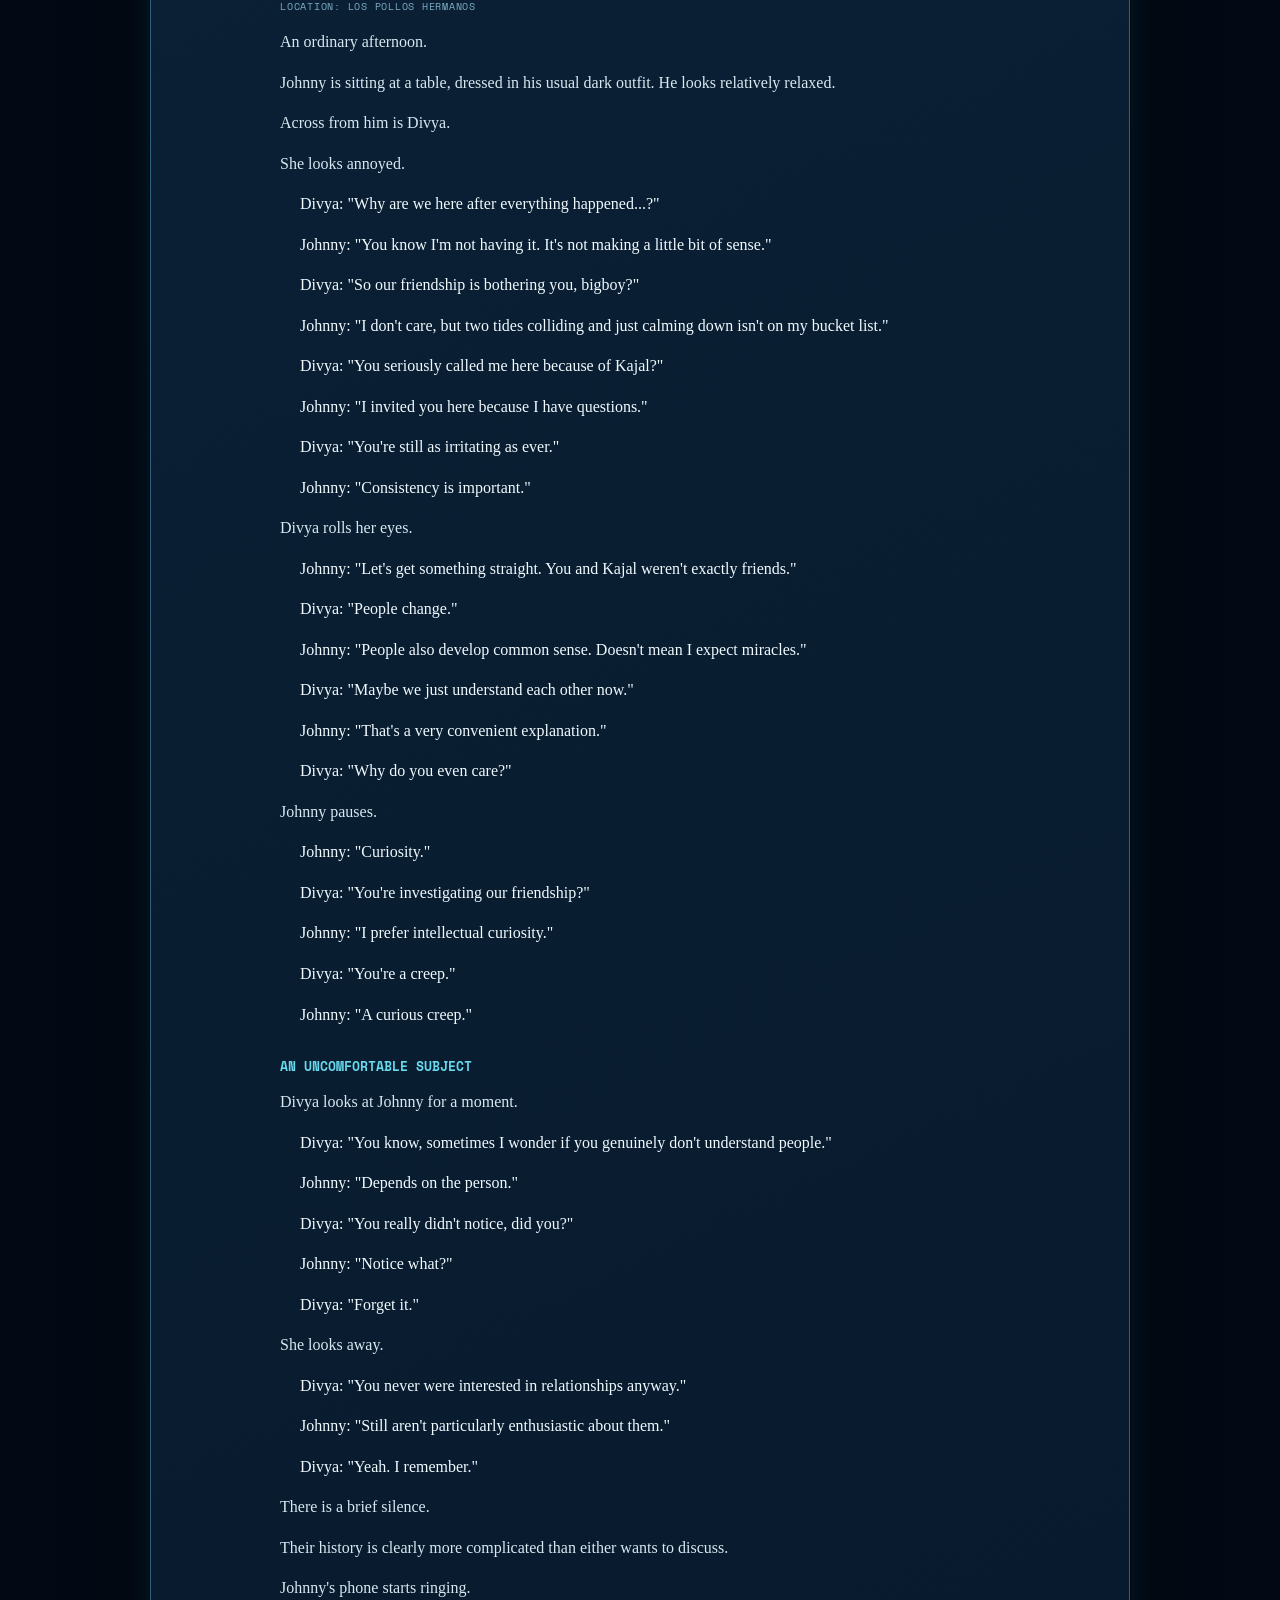
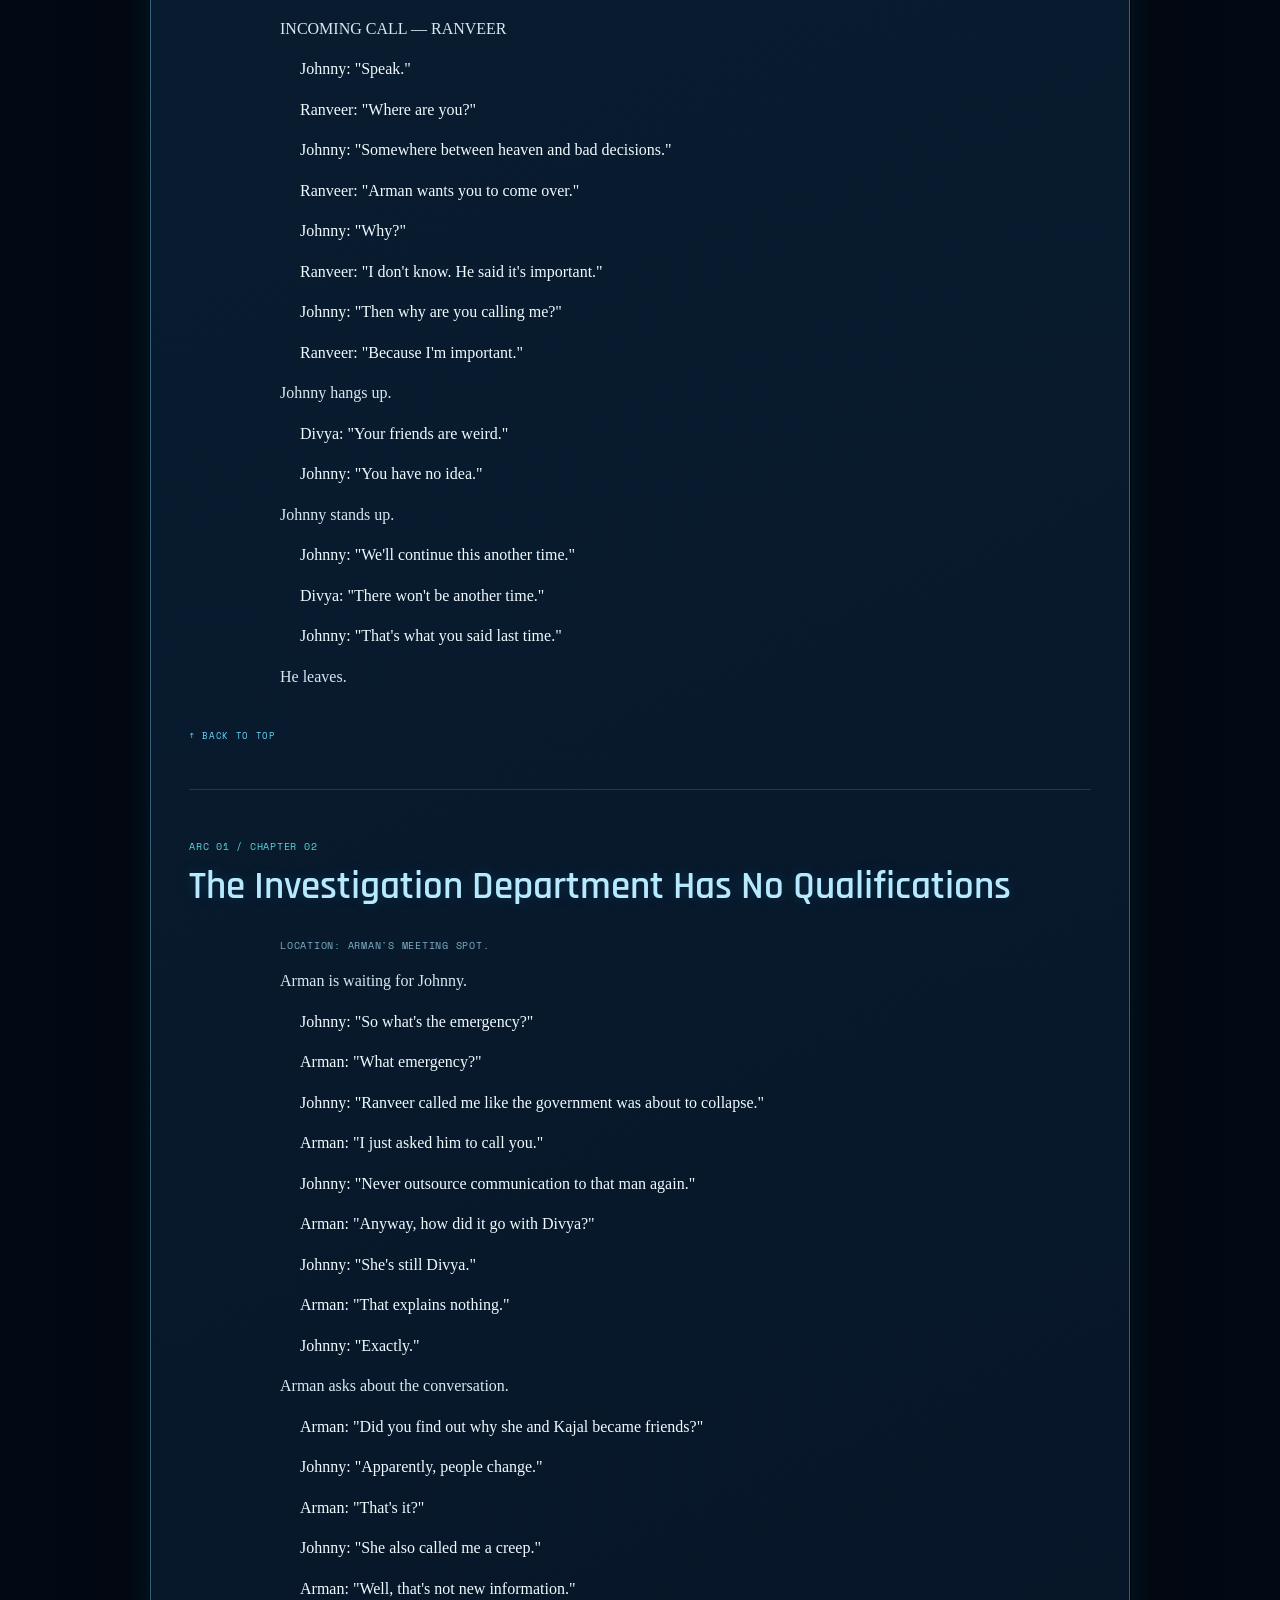
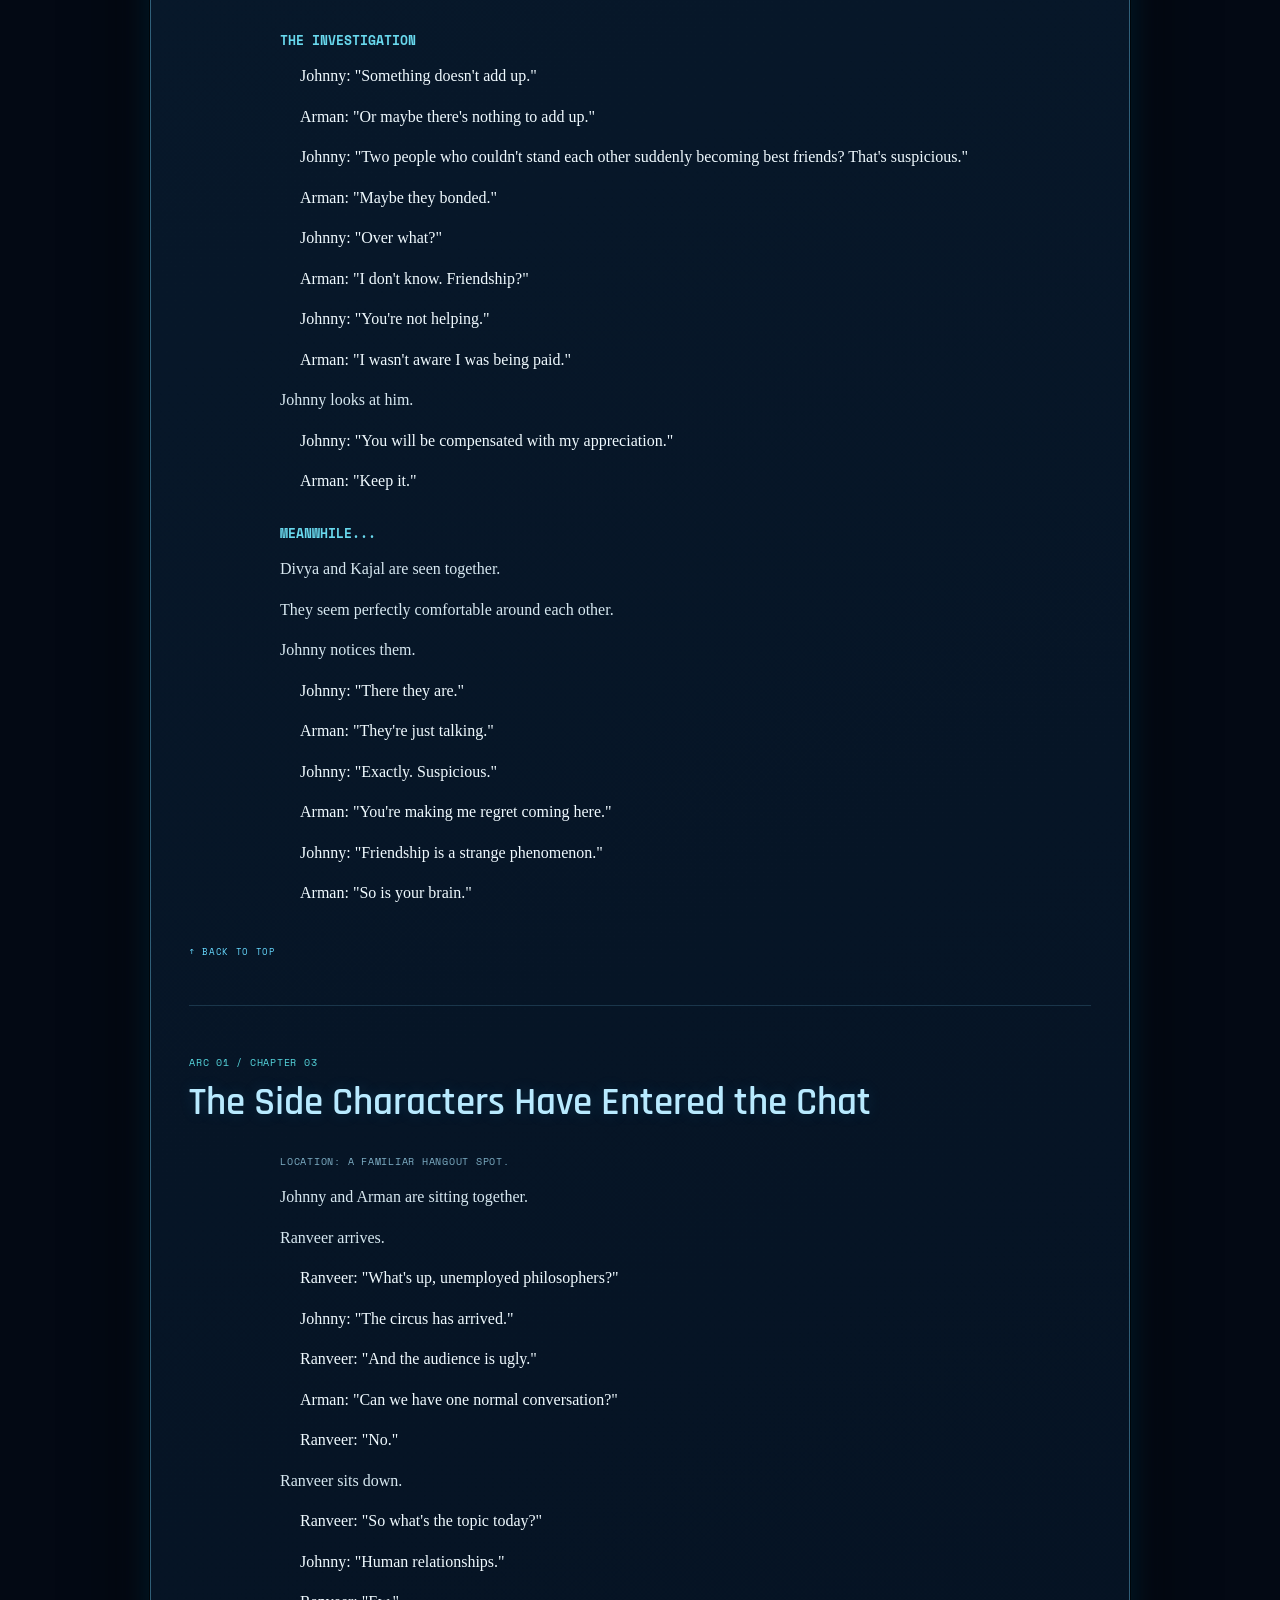
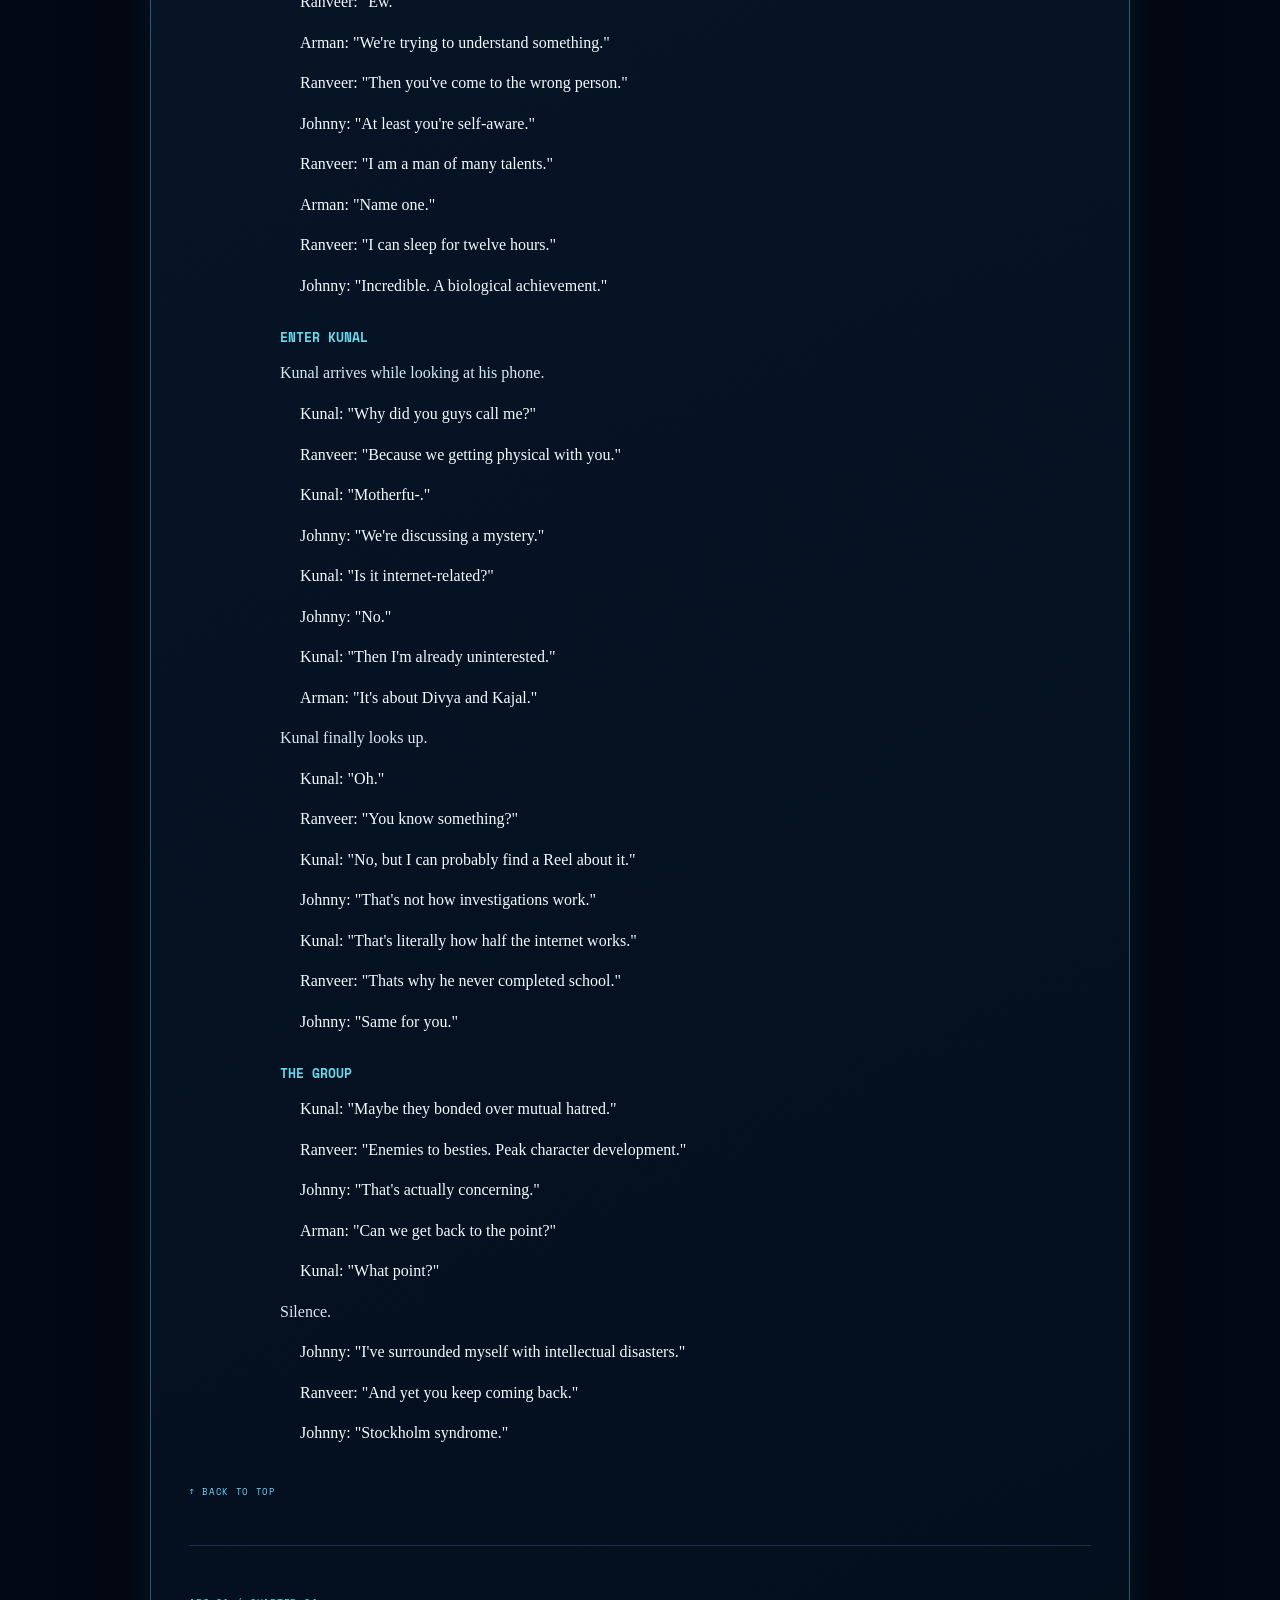
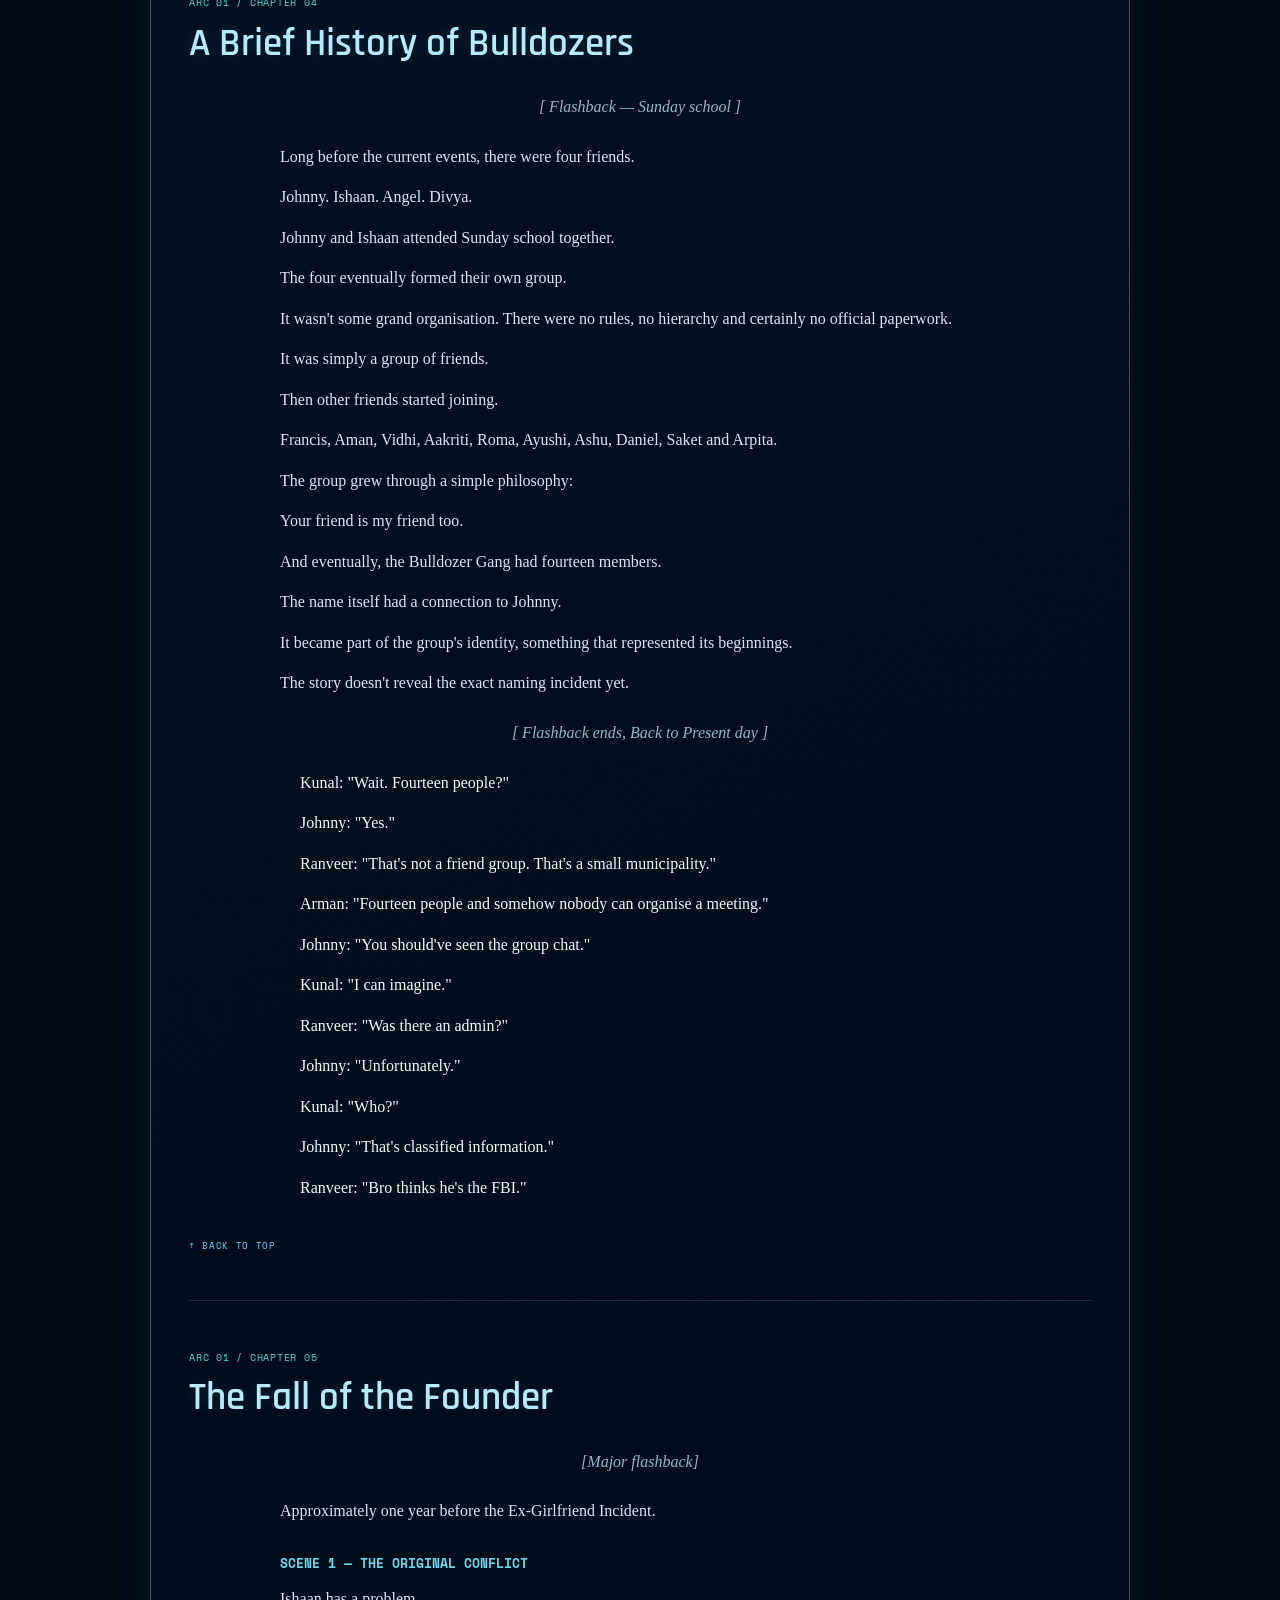
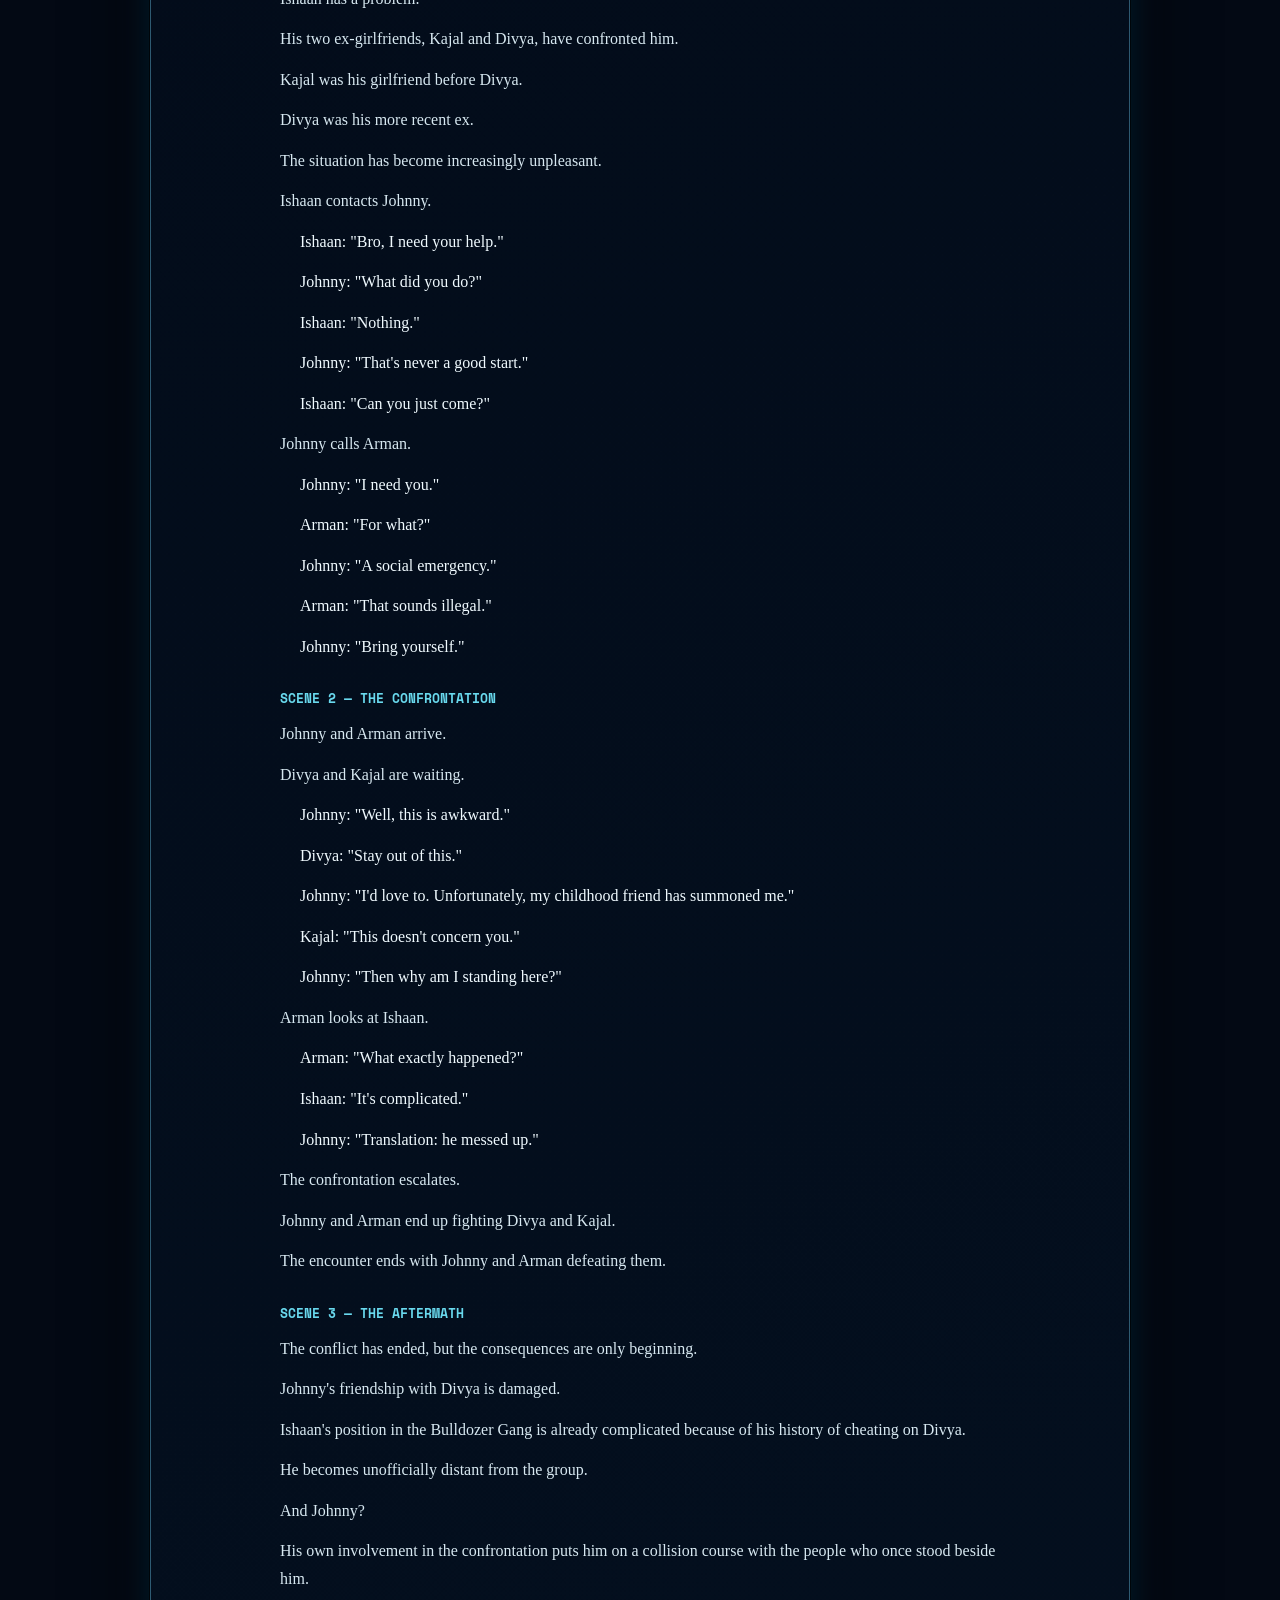
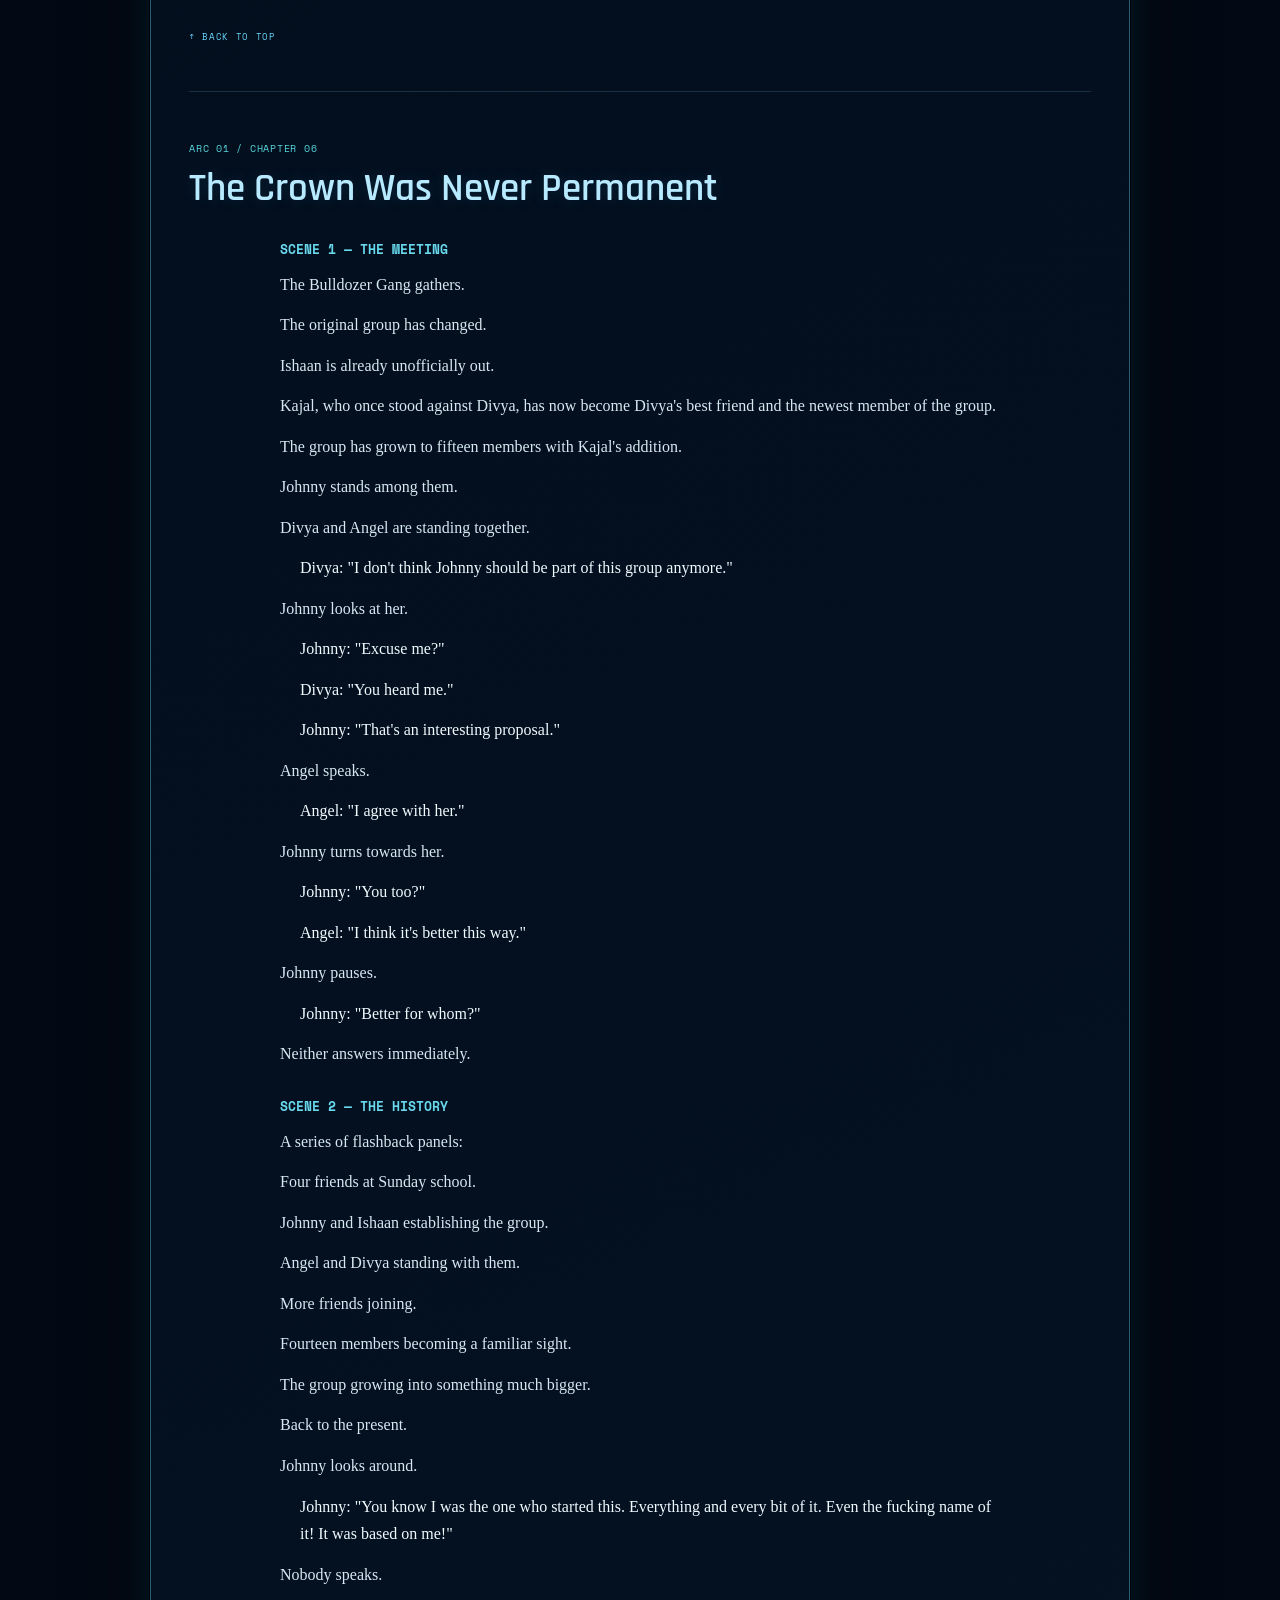
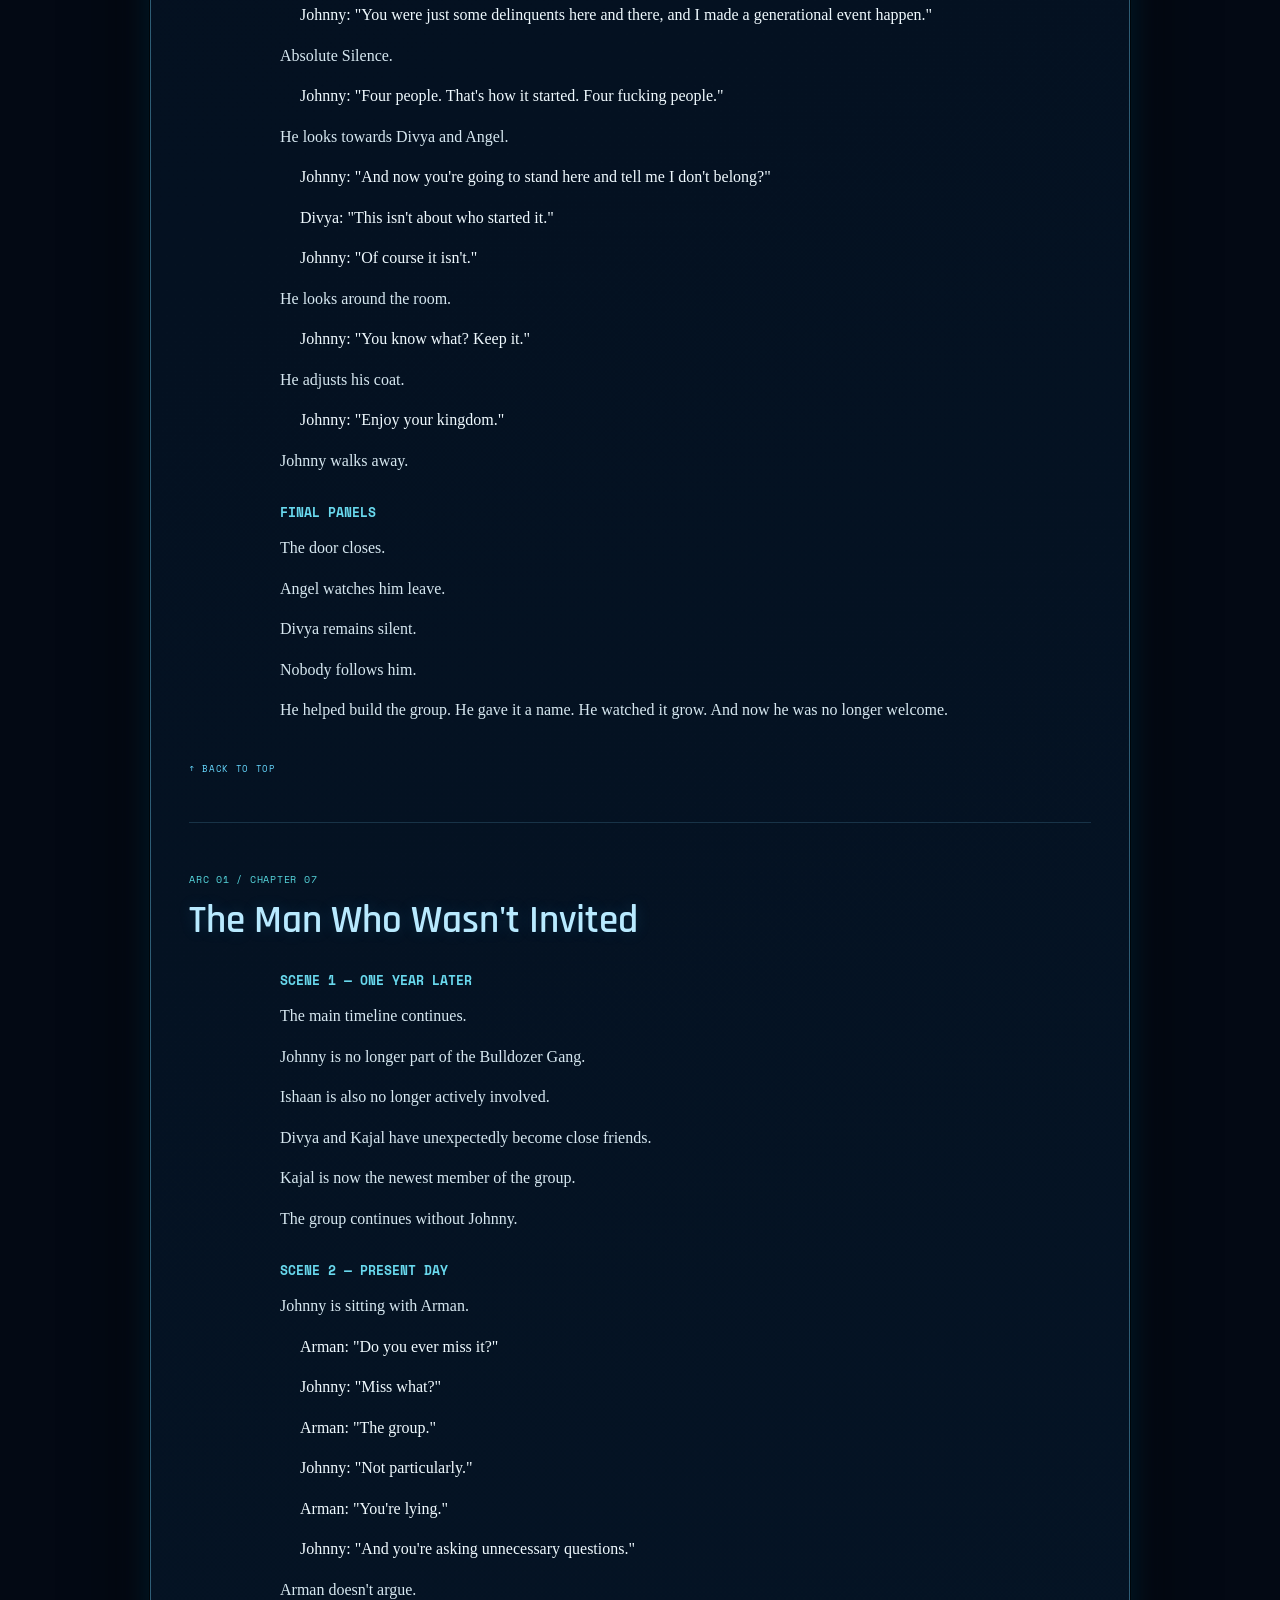
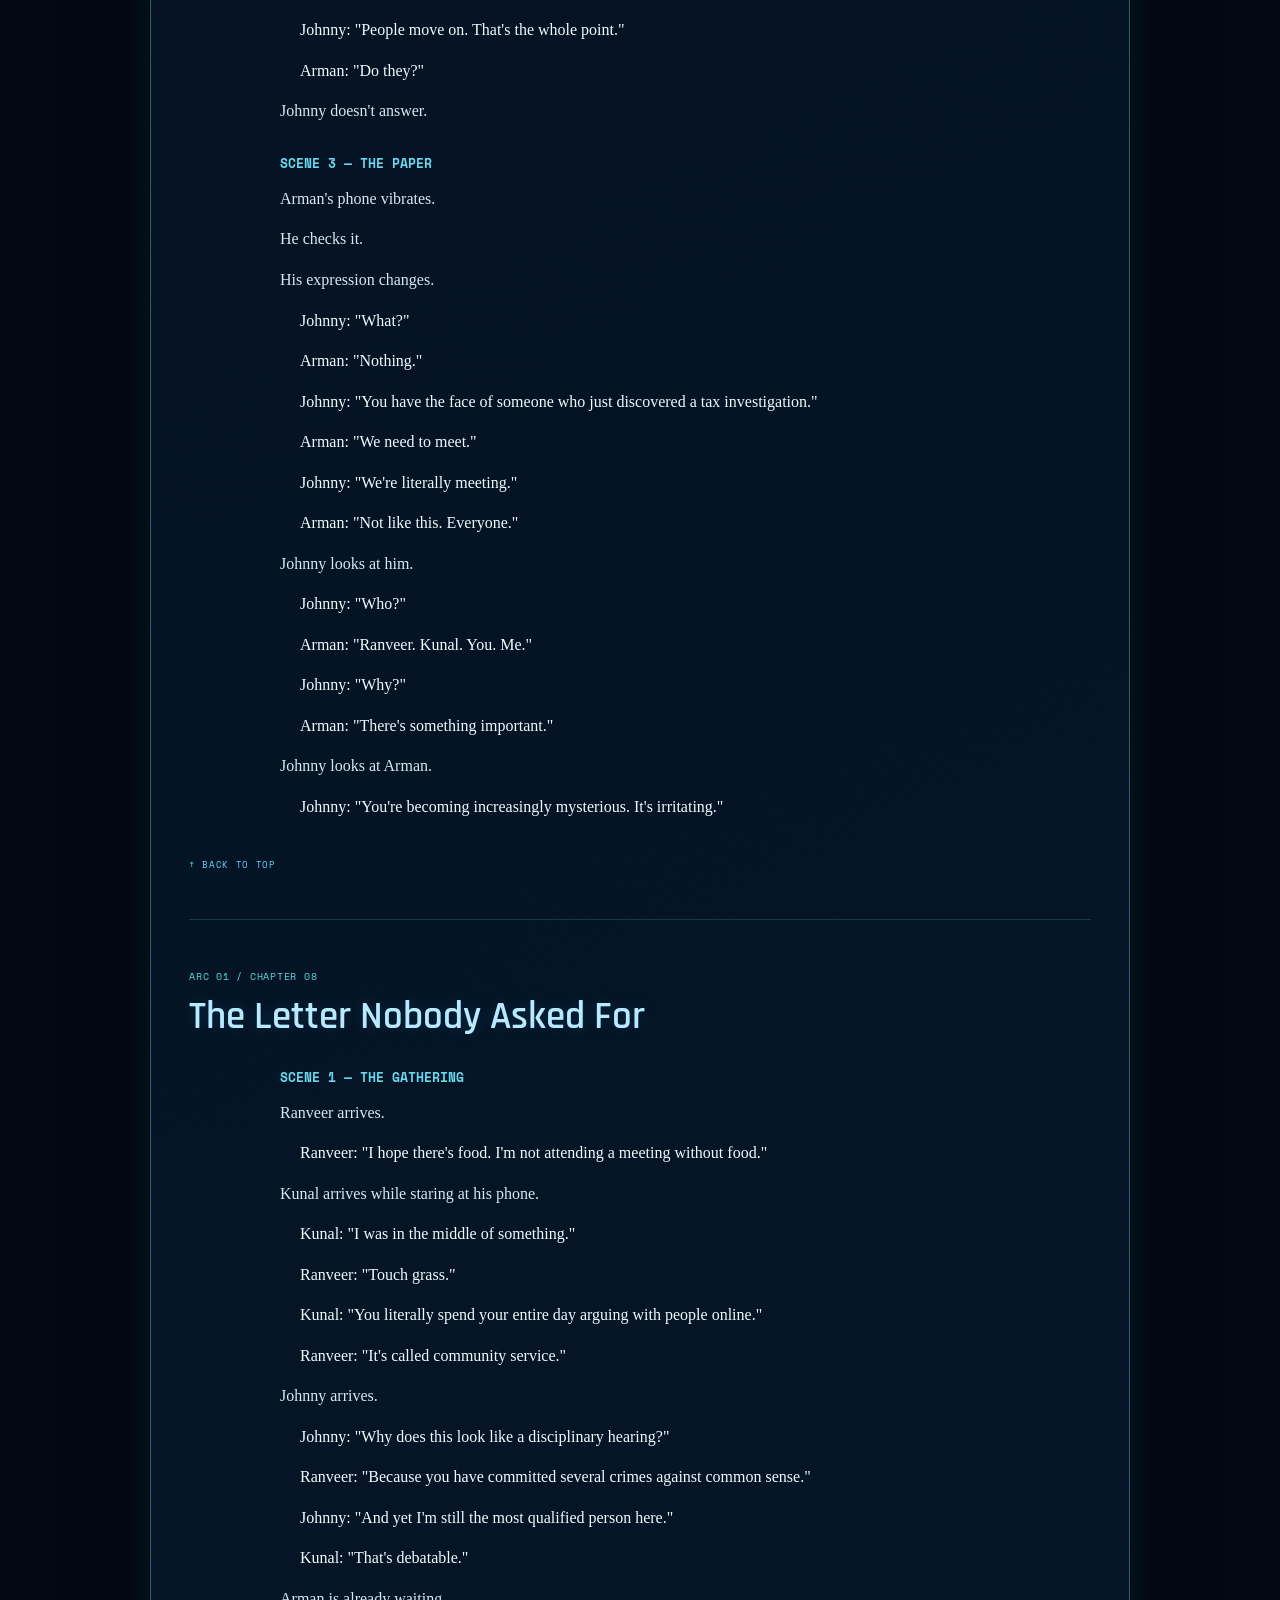
==== commit 4f65f912: "Add anonymous guestbook.html" ====
--- a/index.html
+++ b/index.html
@@ -523,6 +523,153 @@
         </script>
       </section>
 
+<section class="guestbook" id="guestbook">
+  <div class="section-heading">
+    <span>03 //</span>
+    <h2>BLACK JOHN'S GUESTBOOK</h2>
+    <span class="small-note">TRANSMISSIONS FROM THE READERS</span>
+  </div>
+
+  <p class="comments-intro">
+    Leave a message in the archive. No account required.
+  </p>
+
+  <form id="guestbook-form">
+    <label for="guest-name">NICKNAME (OPTIONAL)</label>
+    <input id="guest-name" maxlength="30"
+      placeholder="Anonymous visitor">
+
+    <label for="guest-chapter">CHAPTER</label>
+    <select id="guest-chapter">
+      <option>Whole Book</option>
+      <option>Chapter 01</option>
+      <option>Chapter 02</option>
+      <option>Chapter 03</option>
+      <option>Chapter 04</option>
+      <option>Chapter 05</option>
+      <option>Chapter 06</option>
+      <option>Chapter 07</option>
+      <option>Chapter 08</option>
+    </select>
+
+    <label for="guest-message">YOUR MESSAGE</label>
+    <textarea id="guest-message" maxlength="1000"
+      required placeholder="Write your transmission..."></textarea>
+
+    <input type="text" id="guest-website"
+      name="website" autocomplete="off"
+      tabindex="-1" style="display:none">
+
+    <div class="cf-turnstile"
+      data-sitekey="0x4AAAAAAFyMTF5BAgJ_i36elk8KyCjrZ-o"
+      data-callback="guestbookVerified"
+      data-expired-callback="guestbookExpired">
+    </div>
+
+    <button type="submit" id="guest-submit">
+      TRANSMIT MESSAGE →
+    </button>
+
+    <p id="guest-status" aria-live="polite"></p>
+  </form>
+
+  <div id="guestbook-messages">
+    LOADING TRANSMISSIONS...
+  </div>
+</section>
+
+<script>
+let guestbookToken = "";
+
+function guestbookVerified(token) {
+  guestbookToken = token;
+}
+
+function guestbookExpired() {
+  guestbookToken = "";
+}
+
+const guestAPI =
+  "https://black-john-guestbook.tirkeyarmaan69.workers.dev/comments";
+
+async function loadGuestbook() {
+  const wall = document.getElementById("guestbook-messages");
+
+  try {
+    const response = await fetch(guestAPI);
+    if (!response.ok) throw new Error();
+
+    const data = await response.json();
+    wall.replaceChildren();
+
+    if (!data.comments.length) {
+      wall.textContent = "NO APPROVED TRANSMISSIONS YET.";
+      return;
+    }
+
+    data.comments.forEach(comment => {
+      const card = document.createElement("article");
+      const heading = document.createElement("strong");
+      const chapter = document.createElement("small");
+      const message = document.createElement("p");
+
+      heading.textContent = comment.nickname;
+      chapter.textContent = comment.chapter;
+      message.textContent = comment.message;
+
+      card.append(heading, chapter, message);
+      wall.appendChild(card);
+    });
+  } catch {
+    wall.textContent = "COULD NOT LOAD TRANSMISSIONS.";
+  }
+}
+
+document.getElementById("guestbook-form")
+  .addEventListener("submit", async event => {
+    event.preventDefault();
+
+    const status = document.getElementById("guest-status");
+
+    if (!guestbookToken) {
+      status.textContent = "Please complete the security check.";
+      return;
+    }
+
+    status.textContent = "TRANSMITTING...";
+
+    try {
+      const response = await fetch(guestAPI, {
+        method: "POST",
+        headers: { "Content-Type": "application/json" },
+        body: JSON.stringify({
+          nickname: document.getElementById("guest-name").value,
+          chapter: document.getElementById("guest-chapter").value,
+          message: document.getElementById("guest-message").value,
+          website: document.getElementById("guest-website").value,
+          turnstileToken: guestbookToken
+        })
+      });
+
+      const result = await response.json();
+
+      if (!response.ok) throw new Error(result.error);
+
+      status.textContent = "MESSAGE RECEIVED! AWAITING APPROVAL.";
+      event.target.reset();
+      guestbookToken = "";
+      if (window.turnstile) turnstile.reset();
+    } catch (error) {
+      status.textContent = error.message || "TRANSMISSION FAILED.";
+    }
+  });
+
+loadGuestbook();
+</script>
+
+<script src="https://challenges.cloudflare.com/turnstile/v0/api.js"
+  async defer></script>
+          
       <section class="arc-end">
         <div class="panel-label">ARC 01 COMPLETE</div>
         <h2>THE EX-GIRLFRIEND INCIDENT</h2>
